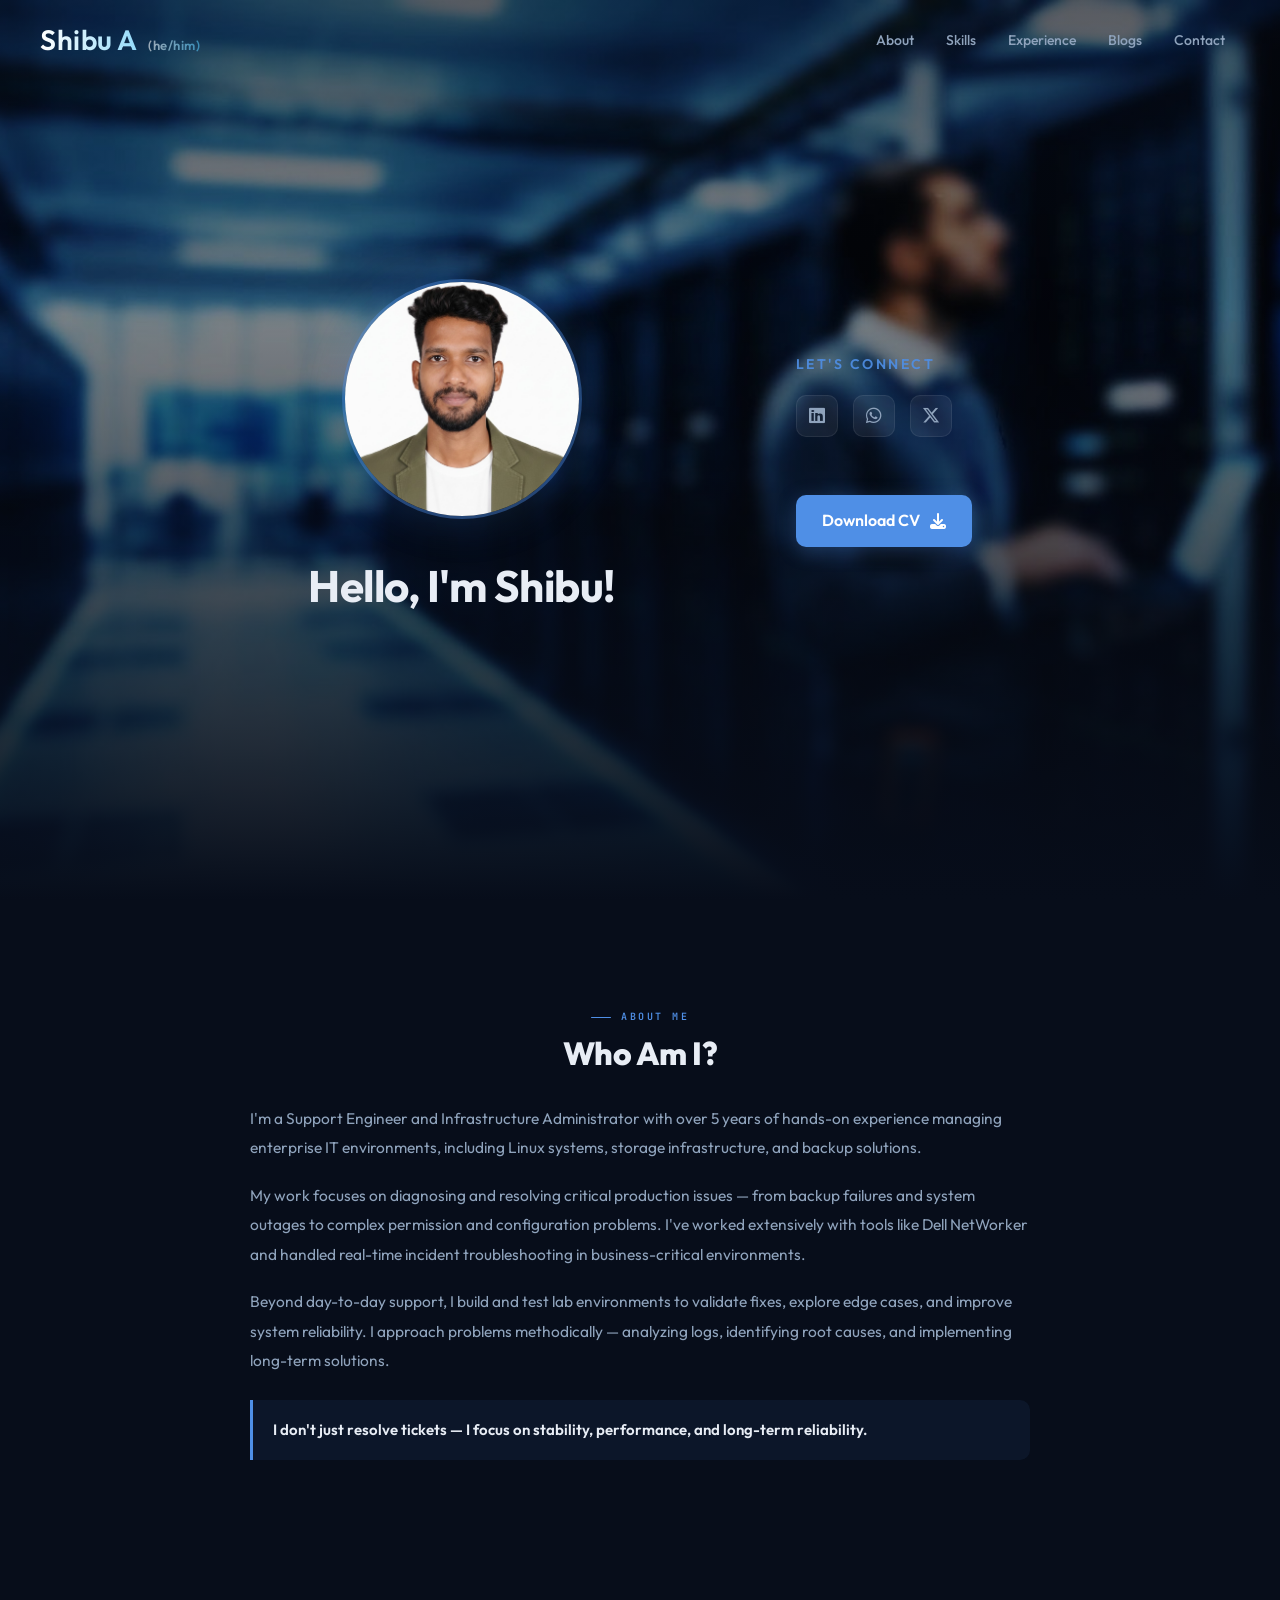
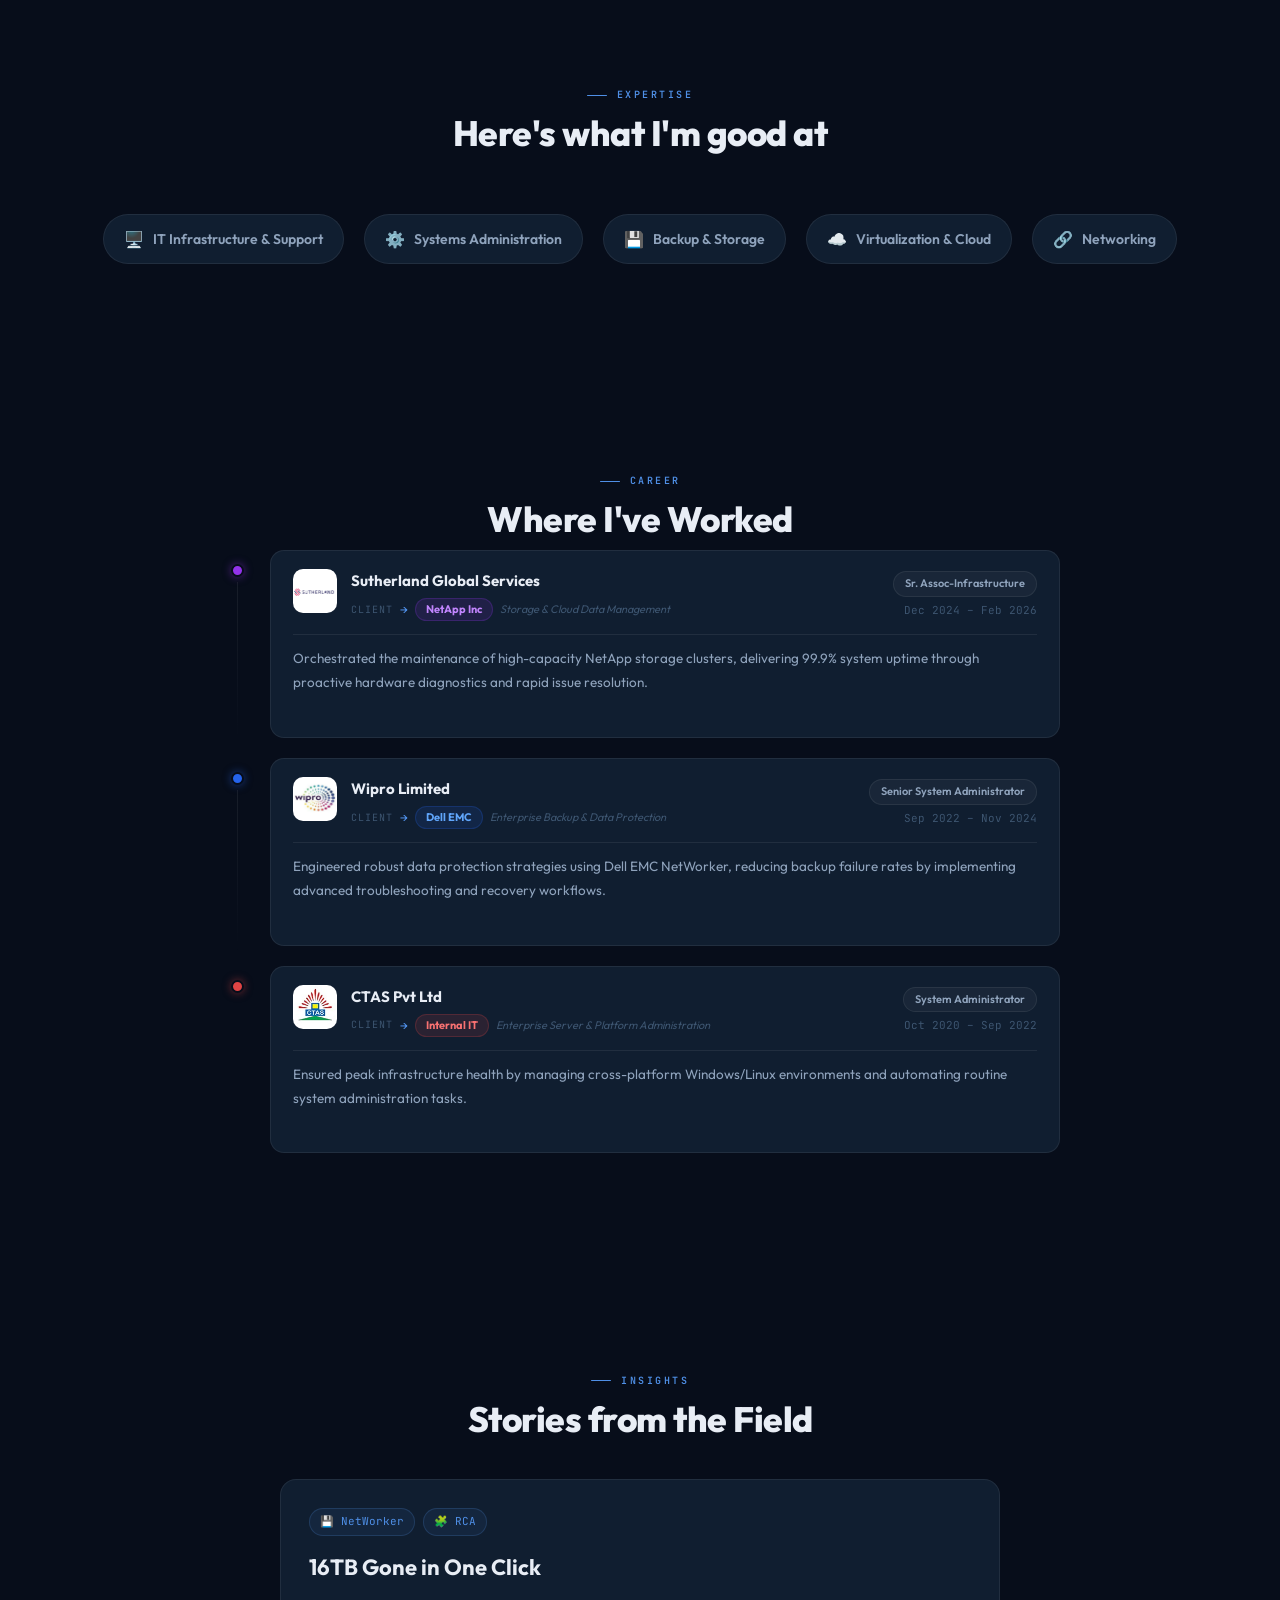
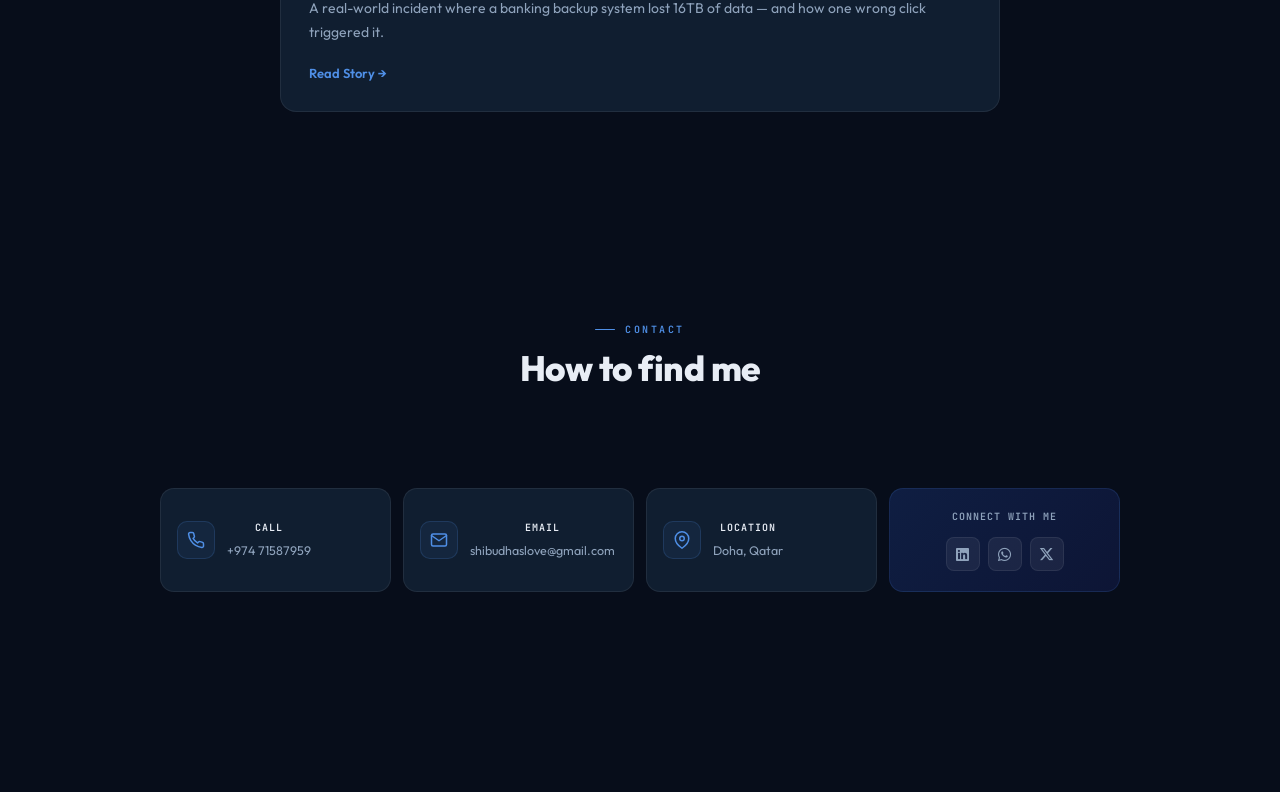
==== index.html @ 725e34fb "Initial commit to main" ====
<!DOCTYPE html>
<html lang="en">
<head>
  <meta charset="UTF-8">
  <meta name="viewport" content="width=device-width, initial-scale=1.0">
  <title>Shibu A | Support Engineer</title>
  <link rel="stylesheet" href="Style.css">
  <link rel="stylesheet" href="https://cdnjs.cloudflare.com/ajax/libs/font-awesome/6.5.0/css/all.min.css">
<link href="https://fonts.googleapis.com/css2?family=Great+Vibes&display=swap" rel="stylesheet">
<link href="https://fonts.googleapis.com/css2?family=Outfit:wght@400;600&display=swap" rel="stylesheet">
<link href="https://fonts.googleapis.com/css2?family=Allura&display=swap" rel="stylesheet">
</head>
<body>

<!-- ══ NAVBAR ══ -->
<nav class="navbar">
<div class="nav-container">
  <div class="logo">Shibu A <span>(he/him)</span></div>
    <div class="nav-right">
      <a href="#about">About</a>
      <a href="#skills">Skills</a>
      <a href="#Experiences">Experience</a>
      <a href="#blogs">Blogs</a>
      <a href="#contact">Contact</a>
    </div>
  </div>
</nav>

<!-- ══ HERO ══ -->
<section class="hero">
  <div class="hero-content">

    <div class="profile-area">
      <div class="profile">
        <img src="assets/img/blog-author.jpg" alt="Shibu A">
      </div>
      <h1>Hello, I'm Shibu!</h1>
    </div>

    <div class="hero-text-area">
      <div class="connect">
        <p>Let's Connect</p>
        <div class="social-icons">
          <a href="https://linkedin.com/in/shibu-dhas" target="_blank"><i class="fa-brands fa-linkedin"></i></a>
          <a href="https://wa.me/+97471587959" target="_blank"><i class="fa-brands fa-whatsapp"></i></a>
          <a href="https://x.com/shibudhas3" target="_blank"><i class="fa-brands fa-x-twitter"></i></a>
        </div>
      </div>
      <a href="cv.pdf" class="btn-download" download>
        Download CV <i class="fa-solid fa-download"></i>
      </a>
    </div>

  </div>
</section>

<!-- ══ ABOUT ══ -->
<section id="about" class="reveal">
  <div class="about-container">
    <div class="section-heading-wrap">
      <span class="section-label">About Me</span>
      <h2 class="section-title">Who Am I?</h2>
    </div>
    <p>
      I'm a Support Engineer and Infrastructure Administrator with over 5 years of hands-on experience managing enterprise IT environments, including Linux systems, storage infrastructure, and backup solutions.
    </p>
    <p>
      My work focuses on diagnosing and resolving critical production issues — from backup failures and system outages to complex permission and configuration problems. I've worked extensively with tools like Dell NetWorker and handled real-time incident troubleshooting in business-critical environments.
    </p>
    <p>
      Beyond day-to-day support, I build and test lab environments to validate fixes, explore edge cases, and improve system reliability. I approach problems methodically — analyzing logs, identifying root causes, and implementing long-term solutions.
    </p>
    <p class="strong-line">
      I don't just resolve tickets — I focus on stability, performance, and long-term reliability.
    </p>
  </div>
</section>

<!-- ══ SKILLS ══ -->
<section id="skills" class="reveal">
  <div class="section-heading-wrap">
    <span class="section-label">Expertise</span>
    <h2 class="section-title">Here's what I'm good at</h2>
  </div>

  <div class="skills-grid">
<div class="skill-box" data-skill="infra">
  <div class="skill-pill"><span class="pill-icon">🖥️</span>
    <span class="skill-title">IT Infrastructure & Support</span>
  </div><div class="skill-overlay-text">Explore →</div>
</div>
    <div class="skill-box" data-skill="systems">
      <div class="skill-pill"><span class="pill-icon">⚙️</span> 
<span class="skill-title">Systems Administration</span>
    </div><div class="skill-overlay-text">Explore →</div>
</div>
    <div class="skill-box" data-skill="backup">
      <div class="skill-pill"><span class="pill-icon">💾</span> 
<span class="skill-title">Backup & Storage</span>
    </div><div class="skill-overlay-text">Explore →</div>
</div>
    <div class="skill-box" data-skill="virtual">
      <div class="skill-pill"><span class="pill-icon">☁️</span> 
<span class="skill-title">Virtualization & Cloud</span>
    </div><div class="skill-overlay-text">Explore →</div>
</div>
    <div class="skill-box" data-skill="network">
      <div class="skill-pill"><span class="pill-icon">🔗</span> 
<span class="skill-title">Networking</span>
    </div><div class="skill-overlay-text">Explore →</div>
</div>
    </div>
  </div>

  <!-- Inline skill detail panel -->
  <div class="skill-detail-panel" id="skillDetailPanel">
    <div class="skill-panel-header">
      <span class="skill-panel-icon" id="skillPanelIcon"></span>
      <h3 class="skill-panel-title" id="skillPanelTitle"></h3>
      <button class="skill-panel-close" onclick="closeSkillPanel()">✕</button>
    </div>
    <div class="skill-panel-sections" id="skillPanelSections"></div>
  </div>
</section>

<!-- ══ EXPERIENCE ══ -->
<section id="Experiences" class="reveal">
  <div class="section-heading-wrap">
    <span class="section-label">Career</span>
    <h2 class="section-title">Where I've Worked</h2>
  </div>

  <div class="exp-timeline">

    <!-- Sutherland -->
    <div class="exp-module" data-exp="sutherland">
      <div class="exp-module-side">
        <div class="exp-dot sutherland-dot"></div>
        <div class="exp-line"></div>
      </div>
      <div class="exp-module-card sutherland-card">
        <div class="exp-module-top">
          <div class="exp-module-logo">
            <img src="assets/img/sutherland.png" alt="Sutherland">
          </div>
          <div class="exp-module-info">
            <h3 class="exp-company">Sutherland Global Services</h3>
            <div class="exp-client-row">
              <span class="exp-employer-label">Client</span>
              <span class="exp-arrow">→</span>
              <span class="exp-client-tag sutherland-tag">NetApp Inc</span>
              <span class="exp-client-desc">Storage & Cloud Data Management</span>
            </div>
          </div>
          <div class="exp-module-meta">
            <span class="exp-role-badge">Sr. Assoc-Infrastructure</span>
            <span class="exp-period">Dec 2024 – Feb 2026</span>
          </div>
        </div>
        <p class="exp-module-desc">
          Orchestrated the maintenance of high-capacity NetApp storage clusters, delivering 99.9% system uptime through proactive hardware diagnostics and rapid issue resolution.
        </p>
        <div class="exp-hover-hint">Click to view full details →</div>
      </div>
    </div>

    <!-- Wipro -->
    <div class="exp-module" data-exp="wipro">
      <div class="exp-module-side">
        <div class="exp-dot wipro-dot"></div>
        <div class="exp-line"></div>
      </div>
      <div class="exp-module-card wipro-card">
        <div class="exp-module-top">
          <div class="exp-module-logo">
            <img src="assets/img/wipro.png" alt="Wipro">
          </div>
          <div class="exp-module-info">
            <h3 class="exp-company">Wipro Limited</h3>
            <div class="exp-client-row">
              <span class="exp-employer-label">Client</span>
              <span class="exp-arrow">→</span>
              <span class="exp-client-tag wipro-tag">Dell EMC</span>
              <span class="exp-client-desc">Enterprise Backup & Data Protection</span>
            </div>
          </div>
          <div class="exp-module-meta">
            <span class="exp-role-badge">Senior System Administrator</span>
            <span class="exp-period">Sep 2022 – Nov 2024</span>
          </div>
        </div>
        <p class="exp-module-desc">
          Engineered robust data protection strategies using Dell EMC NetWorker, reducing backup failure rates by implementing advanced troubleshooting and recovery workflows.
        </p>
        <div class="exp-hover-hint">Click to view full details →</div>
      </div>
    </div>

    <!-- CTAS -->
    <div class="exp-module" data-exp="ctas">
      <div class="exp-module-side">
        <div class="exp-dot ctas-dot"></div>
      </div>
      <div class="exp-module-card ctas-card">
        <div class="exp-module-top">
          <div class="exp-module-logo">
            <img src="assets/img/ctas.jpg" alt="CTAS">
          </div>
          <div class="exp-module-info">
            <h3 class="exp-company">CTAS Pvt Ltd</h3>
            <div class="exp-client-row">
              <span class="exp-employer-label">CLient</span>
              <span class="exp-arrow">→</span>
              <span class="exp-client-tag ctas-tag">Internal IT</span>
              <span class="exp-client-desc">Enterprise Server & Platform Administration</span>
            </div>
          </div>
          <div class="exp-module-meta">
            <span class="exp-role-badge">System Administrator</span>
            <span class="exp-period">Oct 2020 – Sep 2022</span>
          </div>
        </div>
        <p class="exp-module-desc">
          Ensured peak infrastructure health by managing cross-platform Windows/Linux environments and automating routine system administration tasks.
        </p>
        <div class="exp-hover-hint">Click to view full details →</div>
      </div>
    </div>

  </div>
</section>

<!-- ══ Blogs ══ -->
<!-- ══ BLOG SECTION ══ -->
<section id="blogs" class="reveal">
  <div class="section-heading-wrap">
    <span class="section-label">Insights</span>
    <h2 class="section-title">Stories from the Field</h2>
  </div>

  <div class="blog-preview-container">

    <!-- BLOG CARD -->
    <a href="blog-16tb.html" class="blog-card">
      <div class="blog-card-content">

        <div class="blog-card-tags">
          <span>💾 NetWorker</span>
          <span>🧩 RCA</span>
        </div>

        <h3 class="blog-card-title">
          16TB Gone in One Click
        </h3>

        <p class="blog-card-desc">
          A real-world incident where a banking backup system lost 16TB of data — and how one wrong click triggered it.
        </p>

        <div class="blog-card-footer">
          <span>Read Story →</span>
        </div>

      </div>
    </a>

  </div>
</section>


<!-- ══ CONTACT ══ -->
<section id="contact" class="reveal">
  <div class="section-heading-wrap">
    <span class="section-label">Contact</span>
    <h2 class="section-title">How to find me</h2>
  </div>

  <section class="contact-grid-section">
    <div class="grid-container">

      <div class="contact-box reveal reveal-delay-1">
        <div class="icon-circle">
          <svg width="18" height="18" viewBox="0 0 24 24" fill="none" stroke="currentColor" stroke-width="2" stroke-linecap="round" stroke-linejoin="round"><path d="M22 16.92v3a2 2 0 0 1-2.18 2 19.79 19.79 0 0 1-8.63-3.07 19.5 19.5 0 0 1-6-6 19.79 19.79 0 0 1-3.07-8.67A2 2 0 0 1 4.11 2h3a2 2 0 0 1 2 1.72 12.84 12.84 0 0 0 .7 2.81 2 2 0 0 1-.45 2.11L8.09 9.91a16 16 0 0 0 6 6l1.27-1.27a2 2 0 0 1 2.11-.45 12.84 12.84 0 0 0 2.81.7A2 2 0 0 1 22 16.92z"></path></svg>
        </div>
        <div class="box-content">
          <h4>Call</h4>
          <p>+974 71587959</p>
        </div>
      </div>

      <div class="contact-box reveal reveal-delay-2">
        <div class="icon-circle">
          <svg width="18" height="18" viewBox="0 0 24 24" fill="none" stroke="currentColor" stroke-width="2" stroke-linecap="round" stroke-linejoin="round"><path d="M4 4h16c1.1 0 2 .9 2 2v12c0 1.1-.9 2-2 2H4c-1.1 0-2-.9-2-2V6c0-1.1.9-2 2-2z"></path><polyline points="22,6 12,13 2,6"></polyline></svg>
        </div>
        <div class="box-content">
          <h4>Email</h4>
          <p>shibudhaslove@gmail.com</p>
        </div>
      </div>

      <div class="contact-box reveal reveal-delay-3">
        <div class="icon-circle">
          <svg width="18" height="18" viewBox="0 0 24 24" fill="none" stroke="currentColor" stroke-width="2" stroke-linecap="round" stroke-linejoin="round"><path d="M21 10c0 7-9 13-9 13s-9-6-9-13a9 9 0 0 1 18 0z"></path><circle cx="12" cy="10" r="3"></circle></svg>
        </div>
        <div class="box-content">
          <h4>Location</h4>
          <p>Doha, Qatar</p>
        </div>
      </div>

      <div class="social-box reveal reveal-delay-3">
        <h4>Connect With Me</h4>
        <div class="social-links">
          <a href="https://linkedin.com/in/shibu-dhas" target="_blank"><i class="fa-brands fa-linkedin"></i></a>
          <a href="https://wa.me/+97471587959" target="_blank"><i class="fa-brands fa-whatsapp"></i></a>
          <a href="https://x.com/shibudhas3" target="_blank"><i class="fa-brands fa-x-twitter"></i></a>
        </div>
      </div>

    </div>
  </section>
</section>

<!-- ══ EXPERIENCE OVERLAY (click-triggered) ══ -->
<div id="expOverlay" class="skill-overlay">
  <div class="overlay-content" id="overlayContent"></div>
</div>

<script src="script.js"></script>
</body>
</html>
---- Style.css ----
/* ============================================================
   SHIBU A — PORTFOLIO  |  Complete Stylesheet
   Design: Refined dark tech, subtle depth, clean motion
   ============================================================ */

@import url('https://fonts.googleapis.com/css2?family=Outfit:wght@300;400;500;600;700;800&family=JetBrains+Mono:wght@400;500&display=swap');

/* ── CSS VARIABLES ── */
:root {
  --bg-base:       #070d1a;
  --bg-surface:    #0d1829;
  --bg-card:       #101e30;
  --bg-card-hover: #132238;
  --border:        rgba(255,255,255,0.07);
  --border-hover:  rgba(79,143,230,0.35);
  --accent:        #4f8fe6;
  --accent-glow:   rgba(79,143,230,0.25);
  --accent-soft:   rgba(79,143,230,0.08);
  --purple:        #7c6af7;
  --text-primary:  #e8edf5;
  --text-secondary:#8fa3bc;
  --text-muted:    #3d5570;
  --radius:        14px;
  --shadow:        0 8px 32px rgba(0,0,0,0.4);
}

/* ── RESET & BASE ── */
*, *::before, *::after { box-sizing: border-box; margin: 0; padding: 0; }
html { scroll-behavior: smooth; }

body {
  font-family: 'Outfit', sans-serif;
  background: var(--bg-base);
  color: var(--text-primary);
  line-height: 1.6;
  overflow-x: hidden;
}

/* ── AMBIENT BACKGROUND — full page depth ── */
body::before {
  content: '';
  position: fixed;
  inset: 0;
  background:
    radial-gradient(ellipse 80% 50% at 15% 15%, rgba(79,143,230,0.055) 0%, transparent 60%),
    radial-gradient(ellipse 60% 40% at 85% 75%, rgba(124,106,247,0.04) 0%, transparent 60%);
  pointer-events: none;
  z-index: 0;
}

body > * { position: relative; z-index: 1; }

/* ── SCROLLBAR ── */
::-webkit-scrollbar { width: 5px; }
::-webkit-scrollbar-track { background: transparent; }
::-webkit-scrollbar-thumb { background: #1a2e48; border-radius: 10px; }

/* ════════════════════════════════════════
   NAVBAR
════════════════════════════════════════ */
.navbar {
  position: fixed;
  top: 0;
  width: 100%;
  z-index: 200;
  transition: all 0.4s ease;
}

.navbar.scrolled {
  background: rgba(7,13,26,0.88);
  backdrop-filter: blur(20px);
  -webkit-backdrop-filter: blur(20px);
  box-shadow: 0 1px 0 rgba(255,255,255,0.04), 0 8px 32px rgba(0,0,0,0.4);
}

.nav-container {
  max-width: 1400px;
  margin: 0 auto;
  padding: 18px 40px;
  display: flex;
  justify-content: space-between;
  align-items: center;
}

.logo-text {
  font-size: 18px;
  font-weight: 700;
  color: var(--text-primary);
  letter-spacing: -0.3px;
  display: flex;
  align-items: baseline;
  gap: 8px;
}
.logo {
  font-family: 'Outfit', sans-serif;
  font-size: 28px;
  font-weight: 600;
  letter-spacing: 0.5px;
background: linear-gradient(90deg, #ffffff, #4fc3f7);
  -webkit-background-clip: text;
  -webkit-text-fill-color: transparent;
}

.logo span {
  font-size: 13px;
  opacity: 0.6;
  margin-left: 6px;
background: linear-gradient(90deg, #ffffff, #4fc3f7);
  -webkit-background-clip: text;
  -webkit-text-fill-color: transparent;
}

.pronouns {
  font-size: 12px;
  font-weight: 400;
  color: var(--text-muted);
  letter-spacing: 0.3px;
}

.nav-right { display: flex; gap: 2px; }

.nav-right a {
  padding: 8px 15px;
  text-decoration: none;
  color: var(--text-secondary);
  font-size: 14px;
  font-weight: 500;
  border-radius: 8px;
  transition: all 0.2s ease;
}

.nav-right a:hover {
  color: var(--text-primary);
  background: rgba(255,255,255,0.05);
}

/* ════════════════════════════════════════
   HERO
════════════════════════════════════════ */
.hero {
  position: relative;
  height: 100vh;
  background: url('assets/img/bg-hero.jpg') center/cover no-repeat;
  display: flex;
  justify-content: center;
  align-items: center;
}

/* Smooth fade into page background */
.hero::after {
  content: '';
  position: absolute;
  inset: 0;
  background: linear-gradient(
    to bottom,
    rgba(7,13,26,0.5) 0%,
    rgba(7,13,26,0.25) 35%,
    rgba(7,13,26,0.7) 75%,
    rgba(7,13,26,1) 100%
  );
  pointer-events: none;
}

.hero-content {
  position: relative;
  z-index: 2;
  display: flex;
  align-items: center;
  gap: 180px;
  animation: fadeUp 0.9s ease both;
}

.profile-area {
  display: flex;
  flex-direction: column;
  align-items: center;
  gap: 25px;
}

.profile img {
  width: 240px;
  height: 240px;
  border-radius: 50%;
  border: 3px solid rgba(79,143,230,0.45);
  object-fit: cover;
  box-shadow: 0 0 48px rgba(79,143,230,0.18);
}

.hero h1 {
  font-size: 44px;
  font-weight: 700;
  color: var(--text-primary);
  letter-spacing: -0.5px;
}

.hero-text-area {
  display: flex;
  flex-direction: column;
  gap: 28px;
  animation: fadeUp 0.9s 0.12s ease both;
}

.connect p {
  font-size: 14px;
  font-weight: 600;
  letter-spacing: 2.5px;
  text-transform: uppercase;
  color: var(--accent);
  margin-bottom: 20px;
  opacity: 0.9;
}

.social-icons {
  display: flex;
  margin-bottom: 30px;
  gap: 15px;
}

.social-icons a {
  display: inline-flex;
  justify-content: center;
  align-items: center;
  width: 42px;
  height: 42px;
  border-radius: 10px;
  background: rgba(255,255,255,0.06);
  border: 1px solid var(--border);
  font-size: 18px;
  color: var(--text-secondary);
  transition: all 0.25s ease;
  text-decoration: none;
}

.social-icons a:hover { transform: translateY(-3px); }
.social-icons a:nth-child(1):hover { color: #0A66C2; border-color: rgba(10,102,194,0.4); background: rgba(10,102,194,0.1); }
.social-icons a:nth-child(2):hover { color: #25D366; border-color: rgba(37,211,102,0.4); background: rgba(37,211,102,0.1); }
.social-icons a:nth-child(3):hover { color: #e8e8e8; border-color: rgba(232,232,232,0.3); background: rgba(232,232,232,0.08); }


.btn-download {
  display: inline-flex;
  align-items: center;
  gap: 10px;
  padding: 13px 26px;
  background: var(--accent);
  color: #fff;
  text-decoration: none;
  border-radius: 10px;
  font-weight: 600;
  font-size: 16px;
  transition: all 0.25s ease;
  box-shadow: 0 4px 20px rgba(79,143,230,0.3);
  font-family: 'Outfit', sans-serif;
}

.btn-download:hover {
  background: #3a7cd4;
  transform: translateY(-2px);
  box-shadow: 0 8px 28px rgba(79,143,230,0.4);
}

@keyframes fadeUp {
  from { opacity: 0; transform: translateY(22px); }
  to   { opacity: 1; transform: translateY(0); }
}

/* ════════════════════════════════════════
   SHARED SECTION WRAPPER
════════════════════════════════════════ */
section {
  max-width: 1700px;
  margin: 0 auto;       /* THIS keeps it centered */
  padding: 100px 60px;  /* internal spacing */
  width: 100%;
}

/* Section eyebrow label */
.section-label {
  display: inline-flex;
  align-items: center;
  gap: 10px;
  font-size: 10px;
  font-weight: 600;
  letter-spacing: 2.5px;
  text-transform: uppercase;
  color: var(--accent);
  margin-bottom: 10px;
  font-family: 'JetBrains Mono', monospace;
}

.section-label::before {
  content: '';
  display: block;
  width: 20px;
  height: 1.5px;
  background: var(--accent);
  border-radius: 2px;
}

.section-title {
  font-size: 2.2rem;
  font-weight: 800;
  color: var(--text-primary);
  letter-spacing: -0.5px;
  line-height: 1.15;
  margin-bottom: 0;
}

.section-heading-wrap {
  text-align: center;
  margin-bottom: 50;
}

/* ════════════════════════════════════════
   ABOUT
════════════════════════════════════════ */
#about .about-container {
  max-width: 780px;
  margin: 0 auto;
}

#about h2 {
  font-size: 2rem;
  font-weight: 800;
  color: var(--text-primary);
  margin-bottom: 32px;
  letter-spacing: -0.5px;
}

#about p {
  font-size: 15.5px;
  line-height: 1.9;
  color: var(--text-secondary);
  margin-bottom: 18px;
}

.strong-line {
  font-size: 15px !important;
  font-weight: 600 !important;
  color: var(--text-primary) !important;
  padding: 16px 20px !important;
  background: var(--accent-soft) !important;
  border-left: 3px solid var(--accent) !important;
  border-radius: 0 10px 10px 0 !important;
  margin-top: 24px !important;
}

/* ════════════════════════════════════════
   SKILLS — pill + inline panel
════════════════════════════════════════ */
#skills { text-align: left; }

.skills-grid {
  display: flex;
  flex-wrap: wrap;
  gap: 20px;
  justify-content: center;  /* THIS centers pills */
  margin-top: 60px;
  margin-bottom: 0;
}

.skill-box {
  padding: 0;
  cursor: pointer;
  outline: none;
  background: none;
  border: none;
}

.skill-pill {
  display: inline-flex;
  align-items: center;
  gap: 9px;
  padding: 13px 20px;
  border-radius: 100px;
  background: var(--bg-card);
  border: 1px solid var(--border);
  font-size: 14px;
  font-weight: 600;
  color: var(--text-secondary);
  transition: all 0.25s ease;
  white-space: nowrap;
  font-family: 'Outfit', sans-serif;
  cursor: pointer;
  user-select: none;
}

.skill-pill .pill-icon {
  font-size: 16px;
  line-height: 1;
}

.skill-box:hover .skill-pill,
.skill-box.active-skill .skill-pill {
  color: var(--text-primary);
  border-color: var(--accent);
  background: var(--accent-soft);
  box-shadow: 0 0 20px rgba(79,143,230,0.18);
  transform: translateY(-2px);
}

/* ── Skill Detail Panel ── */
.skill-detail-panel {
  margin-top: 28px;
  background: var(--bg-card);
  border: 1px solid var(--border-hover);
  border-radius: var(--radius);
  padding: 28px 30px;
  display: none;
  animation: panelFadeIn 0.3s ease;
}

.skill-detail-panel.visible { display: block; }

.skill-panel-header {
  display: flex;
  align-items: center;
  gap: 14px;
  margin-bottom: 24px;
  padding-bottom: 18px;
  border-bottom: 1px solid var(--border);
}

.skill-panel-icon { font-size: 26px; line-height: 1; }

.skill-panel-title {
  font-size: 18px;
  font-weight: 700;
  color: var(--text-primary);
}

.skill-panel-close {
  margin-left: auto;
  width: 30px;
  height: 30px;
  border: none;
  border-radius: 8px;
  background: rgba(255,255,255,0.05);
  color: var(--text-secondary);
  font-size: 14px;
  cursor: pointer;
  display: flex;
  align-items: center;
  justify-content: center;
  transition: all 0.2s;
}

.skill-panel-close:hover {
  background: rgba(239,68,68,0.15);
  color: #f87171;
}

.skill-panel-sections {
  display: grid;
  grid-template-columns: repeat(auto-fit, minmax(190px, 1fr));
  gap: 16px;
}

.skill-panel-section {
  background: rgba(255,255,255,0.02);
  border: 1px solid var(--border);
  border-radius: 10px;
  padding: 16px 18px;
  transition: border-color 0.2s;
}

.skill-panel-section:hover { border-color: rgba(79,143,230,0.18); }

.skill-panel-section h4 {
  font-size: 10px;
  font-weight: 600;
  letter-spacing: 1.5px;
  text-transform: uppercase;
  color: var(--accent);
  margin-bottom: 10px;
  font-family: 'JetBrains Mono', monospace;
}

.skill-panel-section ul {
  list-style: none;
  padding: 0;
  display: flex;
  flex-direction: column;
  gap: 6px;
}

.skill-panel-section li {
  font-size: 13px;
  color: var(--text-secondary);
  display: flex;
  align-items: flex-start;
  gap: 8px;
  line-height: 1.5;
}

.skill-panel-section li::before {
  content: '·';
  color: var(--accent);
  font-size: 16px;
  line-height: 1;
  flex-shrink: 0;
}

/* ════════════════════════════════════════
   EXPERIENCE SECTION
════════════════════════════════════════ */
.exp-timeline {
  display: flex;
  flex-direction: column;
  max-width: 840px;
  margin: 0 auto;
}

.exp-module { display: flex; cursor: pointer; }

.exp-module-side {
  display: flex;
  flex-direction: column;
  align-items: center;
  width: 34px;
  flex-shrink: 0;
  padding-top: 24px;
}

.exp-dot {
  width: 13px;
  height: 13px;
  border-radius: 50%;
  border: 2px solid var(--bg-base);
  flex-shrink: 0;
  z-index: 1;
  transition: transform 0.3s ease, box-shadow 0.3s ease;
}

.sutherland-dot { background: #9333ea; box-shadow: 0 0 8px rgba(147,51,234,0.5); }
.wipro-dot      { background: #2563eb; box-shadow: 0 0 8px rgba(37,99,235,0.5); }
.ctas-dot       { background: #e04444; box-shadow: 0 0 8px rgba(224,68,68,0.5); }

.exp-module:hover .exp-dot { transform: scale(1.45); }
.exp-module:hover .sutherland-dot { box-shadow: 0 0 16px rgba(147,51,234,0.85); }
.exp-module:hover .wipro-dot      { box-shadow: 0 0 16px rgba(37,99,235,0.85); }
.exp-module:hover .ctas-dot       { box-shadow: 0 0 16px rgba(224,68,68,0.85); }

.exp-line {
  width: 1px;
  flex: 1;
  min-height: 20px;
  background: linear-gradient(to bottom, rgba(255,255,255,0.07), transparent);
  margin-top: 5px;
}

.exp-module-card {
  flex: 1;
  margin: 10px 0 10px 16px;
  padding: 18px 22px;
  border-radius: var(--radius);
  border: 1px solid var(--border);
  background: var(--bg-card);
  transition: transform 0.3s ease, box-shadow 0.3s ease, border-color 0.3s ease, background 0.3s ease;
}

.sutherland-card:hover { border-color: rgba(147,51,234,0.3); box-shadow: 0 8px 30px rgba(147,51,234,0.09); transform: translateX(5px); background: var(--bg-card-hover); }
.wipro-card:hover      { border-color: rgba(37,99,235,0.3);   box-shadow: 0 8px 30px rgba(37,99,235,0.09);   transform: translateX(5px); background: var(--bg-card-hover); }
.ctas-card:hover       { border-color: rgba(224,68,68,0.3);   box-shadow: 0 8px 30px rgba(224,68,68,0.09);   transform: translateX(5px); background: var(--bg-card-hover); }

.exp-module-top {
  display: flex;
  align-items: center;
  gap: 14px;
  flex-wrap: wrap;
}

.exp-module-logo img {
  width: 44px;
  height: 44px;
  border-radius: 10px;
  object-fit: cover;
  border: 1px solid var(--border);
  background: white;
}

.exp-module-info { flex: 1; min-width: 0; }

.exp-company {
  font-size: 15px;
  font-weight: 700;
  color: var(--text-primary);
  margin: 0 0 5px 0;
}

.exp-client-row {
  display: flex;
  align-items: center;
  gap: 7px;
  flex-wrap: wrap;
}

.exp-employer-label {
  font-size: 10px;
  color: var(--text-muted);
  text-transform: uppercase;
  letter-spacing: 1px;
  font-family: 'JetBrains Mono', monospace;
}

.exp-arrow { color: var(--accent); font-size: 12px; }

.exp-client-tag {
  font-size: 11px;
  font-weight: 700;
  padding: 2px 10px;
  border-radius: 20px;
}

.sutherland-tag { background: rgba(147,51,234,0.12); color: #c084fc; border: 1px solid rgba(147,51,234,0.22); }
.wipro-tag      { background: rgba(37,99,235,0.12);  color: #60a5fa; border: 1px solid rgba(37,99,235,0.22); }
.ctas-tag       { background: rgba(224,68,68,0.12);  color: #f87171; border: 1px solid rgba(224,68,68,0.22); }

.exp-client-desc {
  font-size: 11px;
  color: var(--text-muted);
  font-style: italic;
}

.exp-module-meta {
  display: flex;
  flex-direction: column;
  align-items: flex-end;
  gap: 5px;
  flex-shrink: 0;
}

.exp-role-badge {
  font-size: 11px;
  font-weight: 600;
  color: var(--text-secondary);
  background: rgba(255,255,255,0.04);
  border: 1px solid var(--border);
  padding: 3px 11px;
  border-radius: 20px;
  white-space: nowrap;
}

.exp-period {
  font-size: 11px;
  color: var(--text-muted);
  font-family: 'JetBrains Mono', monospace;
}

.exp-module-desc {
  font-size: 13.5px;
  color: var(--text-secondary);
  margin: 13px 0 8px 0;
  line-height: 1.75;
  border-top: 1px solid var(--border);
  padding-top: 12px;
}

.exp-hover-hint {
  font-size: 10px;
  color: var(--accent);
  opacity: 0;
  transition: opacity 0.3s ease;
  letter-spacing: 0.5px;
  font-family: 'JetBrains Mono', monospace;
}

.exp-module:hover .exp-hover-hint { opacity: 0.55; }

/* ════════════════════════════════════════
   OVERLAY — only for experience (click-based)
════════════════════════════════════════ */
.skill-overlay {
  position: fixed;
  inset: 0;
  background: rgba(4,9,18,0.78);
  backdrop-filter: blur(18px);
  -webkit-backdrop-filter: blur(18px);
  display: flex;
  justify-content: center;
  align-items: center;
  opacity: 0;
  visibility: hidden;
  transition: opacity 0.3s ease, visibility 0.3s ease;
  z-index: 999;
  padding: 20px;
}

.skill-overlay.active {
  opacity: 1;
  visibility: visible;
}

.overlay-content { width: 100%; max-width: 800px; }

/* ── Experience Modal ── */
.exp-modal {
  position: relative;
  width: 100%;
  max-width: 760px;
  max-height: 88vh;
  overflow: hidden;
  border-radius: 18px;
  background: var(--bg-surface);
  border: 1px solid rgba(79,143,230,0.16);
  box-shadow: 0 32px 80px rgba(0,0,0,0.65);
  animation: modalIn 0.3s ease;
  display: flex;
  flex-direction: column;
}

.exp-modal-header {
  display: flex;
  align-items: center;
  gap: 18px;
  padding: 22px 28px;
  background: linear-gradient(135deg, rgba(13,28,60,0.95) 0%, rgba(18,12,50,0.95) 100%);
  border-bottom: 1px solid rgba(79,143,230,0.1);
  flex-wrap: wrap;
  flex-shrink: 0;
}

.exp-modal-badge {
  background: linear-gradient(135deg, var(--accent), var(--purple));
  border-radius: 8px;
  padding: 7px 16px;
  flex-shrink: 0;
}

.exp-modal-client {
  font-size: 14px;
  font-weight: 700;
  color: #fff;
  letter-spacing: 0.3px;
}

.exp-modal-title-block { flex: 1; }

.exp-modal-label {
  font-size: 10px;
  color: var(--accent);
  margin: 0 0 3px 0;
  font-style: italic;
  opacity: 0.8;
  font-family: 'JetBrains Mono', monospace;
}

.exp-modal-designation {
  font-size: 16px;
  font-weight: 600;
  color: var(--text-primary);
  margin: 0;
}

.exp-tabs {
  display: flex;
  padding: 0 28px;
  background: var(--bg-surface);
  border-bottom: 1px solid var(--border);
  flex-shrink: 0;
}

.exp-tab {
  padding: 13px 20px;
  background: none;
  border: none;
  border-bottom: 2px solid transparent;
  color: var(--text-muted);
  font-size: 13px;
  font-weight: 500;
  font-family: 'Outfit', sans-serif;
  cursor: pointer;
  transition: all 0.2s ease;
}

.exp-tab:hover { color: var(--text-secondary); }
.exp-tab.active { color: var(--accent); border-bottom-color: var(--accent); }

.exp-panel-wrap {
  padding: 22px 28px;
  overflow-y: auto;
  scrollbar-width: thin;
  scrollbar-color: #1a2e48 transparent;
}

.exp-panel { display: none; }
.exp-panel.active {
  display: block;
  animation: panelFadeIn 0.3s ease;
}

@keyframes panelFadeIn {
  from { opacity: 0; transform: translateY(6px); }
  to   { opacity: 1; transform: translateY(0); }
}

@keyframes modalIn {
  from { opacity: 0; transform: scale(0.97) translateY(10px); }
  to   { opacity: 1; transform: scale(1) translateY(0); }
}

.exp-fancy-list {
  list-style: none;
  padding: 0;
  display: flex;
  flex-direction: column;
  gap: 8px;
}

.exp-fancy-item {
  display: flex;
  align-items: flex-start;
  gap: 12px;
  padding: 12px 16px;
  background: rgba(255,255,255,0.02);
  border: 1px solid var(--border);
  border-radius: 10px;
  font-size: 13.5px;
  color: var(--text-secondary);
  line-height: 1.65;
  transition: all 0.2s ease;
  animation: itemSlideIn 0.4s ease both;
}

.exp-fancy-item:hover {
  background: var(--accent-soft);
  border-color: rgba(79,143,230,0.18);
  transform: translateX(3px);
  color: var(--text-primary);
}

@keyframes itemSlideIn {
  from { opacity: 0; transform: translateX(-10px); }
  to   { opacity: 1; transform: translateX(0); }
}

.item-dot {
  width: 7px;
  height: 7px;
  border-radius: 50%;
  background: var(--accent);
  box-shadow: 0 0 6px rgba(79,143,230,0.6);
  flex-shrink: 0;
  margin-top: 7px;
}

.item-dot--purple {
  background: var(--purple);
  box-shadow: 0 0 6px rgba(124,106,247,0.6);
}

.overlay-close {
  position: absolute;
  top: 14px;
  right: 14px;
  width: 30px;
  height: 30px;
  border: none;
  border-radius: 8px;
  background: rgba(255,255,255,0.06);
  color: var(--text-secondary);
  font-size: 14px;
  cursor: pointer;
  display: flex;
  align-items: center;
  justify-content: center;
  transition: all 0.2s ease;
  z-index: 10;
}

.overlay-close:hover {
  background: rgba(239,68,68,0.18);
  color: #f87171;
  transform: rotate(90deg);
}

/* ════════════════════════════════════════
   CONTACT SECTION
════════════════════════════════════════ */
#contact { text-align: center; }

.contact-heading {
  font-size: 2rem;
  font-weight: 800;
  color: var(--text-primary);
  margin-bottom: 40px;
  letter-spacing: -0.5px;
}

.contact-heading span { color: var(--accent); }

.grid-container {
  max-width: 960px;
  margin: 0 auto;
  display: grid;
  grid-template-columns: repeat(4, 1fr);
  gap: 12px;
}

.contact-box, .social-box {
  background: var(--bg-card);
  border: 1px solid var(--border);
  border-radius: var(--radius);
  padding: 20px 16px;
  display: flex;
  align-items: center;
  transition: all 0.25s ease;
}

.contact-box:hover {
  transform: translateY(-3px);
  border-color: rgba(79,143,230,0.3);
  background: var(--bg-card-hover);
  box-shadow: 0 8px 24px rgba(79,143,230,0.09);
}

.icon-circle {
  width: 38px;
  height: 38px;
  background: var(--accent-soft);
  color: var(--accent);
  border-radius: 10px;
  display: flex;
  align-items: center;
  justify-content: center;
  margin-right: 12px;
  flex-shrink: 0;
  border: 1px solid rgba(79,143,230,0.18);
}

.box-content h4 {
  font-size: 10px;
  font-weight: 600;
  color: var(--text-primary);
  text-transform: uppercase;
  letter-spacing: 1px;
  margin-bottom: 4px;
  font-family: 'JetBrains Mono', monospace;
}

.box-content p {
  font-size: 12.5px;
  color: var(--text-secondary);
}

.social-box {
  background: linear-gradient(135deg, #0f1e42, #0d1535);
  border: 1px solid rgba(79,143,230,0.15);
  flex-direction: column;
  justify-content: center;
  text-align: center;
  gap: 12px;
}

.social-box:hover {
  transform: translateY(-3px);
  border-color: var(--accent);
  box-shadow: 0 8px 24px rgba(79,143,230,0.15);
}

.social-box h4 {
  font-size: 10px;
  font-weight: 600;
  color: var(--text-secondary);
  text-transform: uppercase;
  letter-spacing: 1px;
  margin: 0;
  font-family: 'JetBrains Mono', monospace;
}

.social-links {
  display: flex;
  gap: 8px;
  justify-content: center;
}

.social-links a {
  width: 34px;
  height: 34px;
  background: rgba(255,255,255,0.06);
  border-radius: 8px;
  color: var(--text-secondary);
  font-size: 15px;
  display: flex;
  align-items: center;
  justify-content: center;
  text-decoration: none;
  transition: all 0.2s;
  border: 1px solid var(--border);
}

.social-links a:hover {
  color: #fff;
  background: var(--accent);
  border-color: var(--accent);
  transform: translateY(-2px);
}

/* ════════════════════════════════════════
   SCROLL REVEAL
════════════════════════════════════════ */
.reveal {
  opacity: 0;
  transform: translateY(24px);
  transition: opacity 0.65s ease, transform 0.65s ease;
}

.reveal.visible {
  opacity: 1;
  transform: translateY(0);
}

.reveal-delay-1 { transition-delay: 0.08s; }
.reveal-delay-2 { transition-delay: 0.16s; }
.reveal-delay-3 { transition-delay: 0.24s; }

/* ════════════════════════════════════════
   RESPONSIVE
════════════════════════════════════════ */
@media (max-width: 900px) {
  section { padding: 72px 24px; }
  .hero-content { flex-direction: column; gap: 28px; text-align: center; }
  .hero-text-area { align-items: center; }
  .grid-container { grid-template-columns: repeat(2, 1fr); }
  .exp-module-top { flex-direction: column; align-items: flex-start; }
  .exp-module-meta { align-items: flex-start; }
  .exp-modal-header { flex-direction: column; align-items: flex-start; }
  .exp-panel-wrap { padding: 16px 18px; }
  .skill-panel-sections { grid-template-columns: 1fr 1fr; }
}

@media (max-width: 600px) {
  .grid-container { grid-template-columns: 1fr; }
  .skills-grid { gap: 8px; }
  .skill-pill { padding: 11px 15px; font-size: 13px; }
  .nav-right { display: none; }
  .skill-panel-sections { grid-template-columns: 1fr; }
}
.skill-box {
  position: relative;
  display: inline-block;
}

/* Overlay text (hidden initially) */
.skill-overlay-text {
  position: absolute;
  inset: 0;
  display: flex;
  align-items: center;
  justify-content: center;

  font-size: 14px;
  font-weight: 500;
  color: #4fc3f7;

  opacity: 0;
  transition: 0.3s ease;
  pointer-events: none;
}

/* Blur + fade original content */
.skill-box:hover .skill-pill {
  filter: blur(1px);
  opacity: 0.4;
  transition: 0.3s ease;
}

/* Show overlay text */
.skill-box:hover .skill-overlay-text {
  opacity: 1;
}

/* ════════════════════════════════════════
   BLOG PREVIEW SECTION
════════════════════════════════════════ */

.blog-preview-container {
  display: flex;
  justify-content: center;
  margin-top: 40px;
}

.blog-card {
  width: 100%;
  max-width: 720px;
  padding: 28px;
  border-radius: 16px;
  text-decoration: none;
  background: var(--bg-card);
  border: 1px solid var(--border);
  transition: all 0.3s ease;
  display: block;
}

.blog-card:hover {
  transform: translateY(-6px);
  border-color: var(--accent);
  box-shadow: 0 10px 40px rgba(79,143,230,0.15);
  background: var(--bg-card-hover);
}

/* Tags */
.blog-card-tags {
  display: flex;
  gap: 8px;
  margin-bottom: 14px;
}

.blog-card-tags span {
  font-size: 11px;
  padding: 4px 10px;
  border-radius: 20px;
  background: var(--accent-soft);
  border: 1px solid rgba(79,143,230,0.2);
  color: var(--accent);
  font-family: 'JetBrains Mono', monospace;
}

/* Title */
.blog-card-title {
  font-size: 22px;
  font-weight: 700;
  color: var(--text-primary);
  margin-bottom: 12px;
}

/* Description */
.blog-card-desc {
  font-size: 14px;
  color: var(--text-secondary);
  line-height: 1.7;
  margin-bottom: 18px;
}

/* Footer */
.blog-card-footer {
  font-size: 13px;
  color: var(--accent);
  font-weight: 600;
}
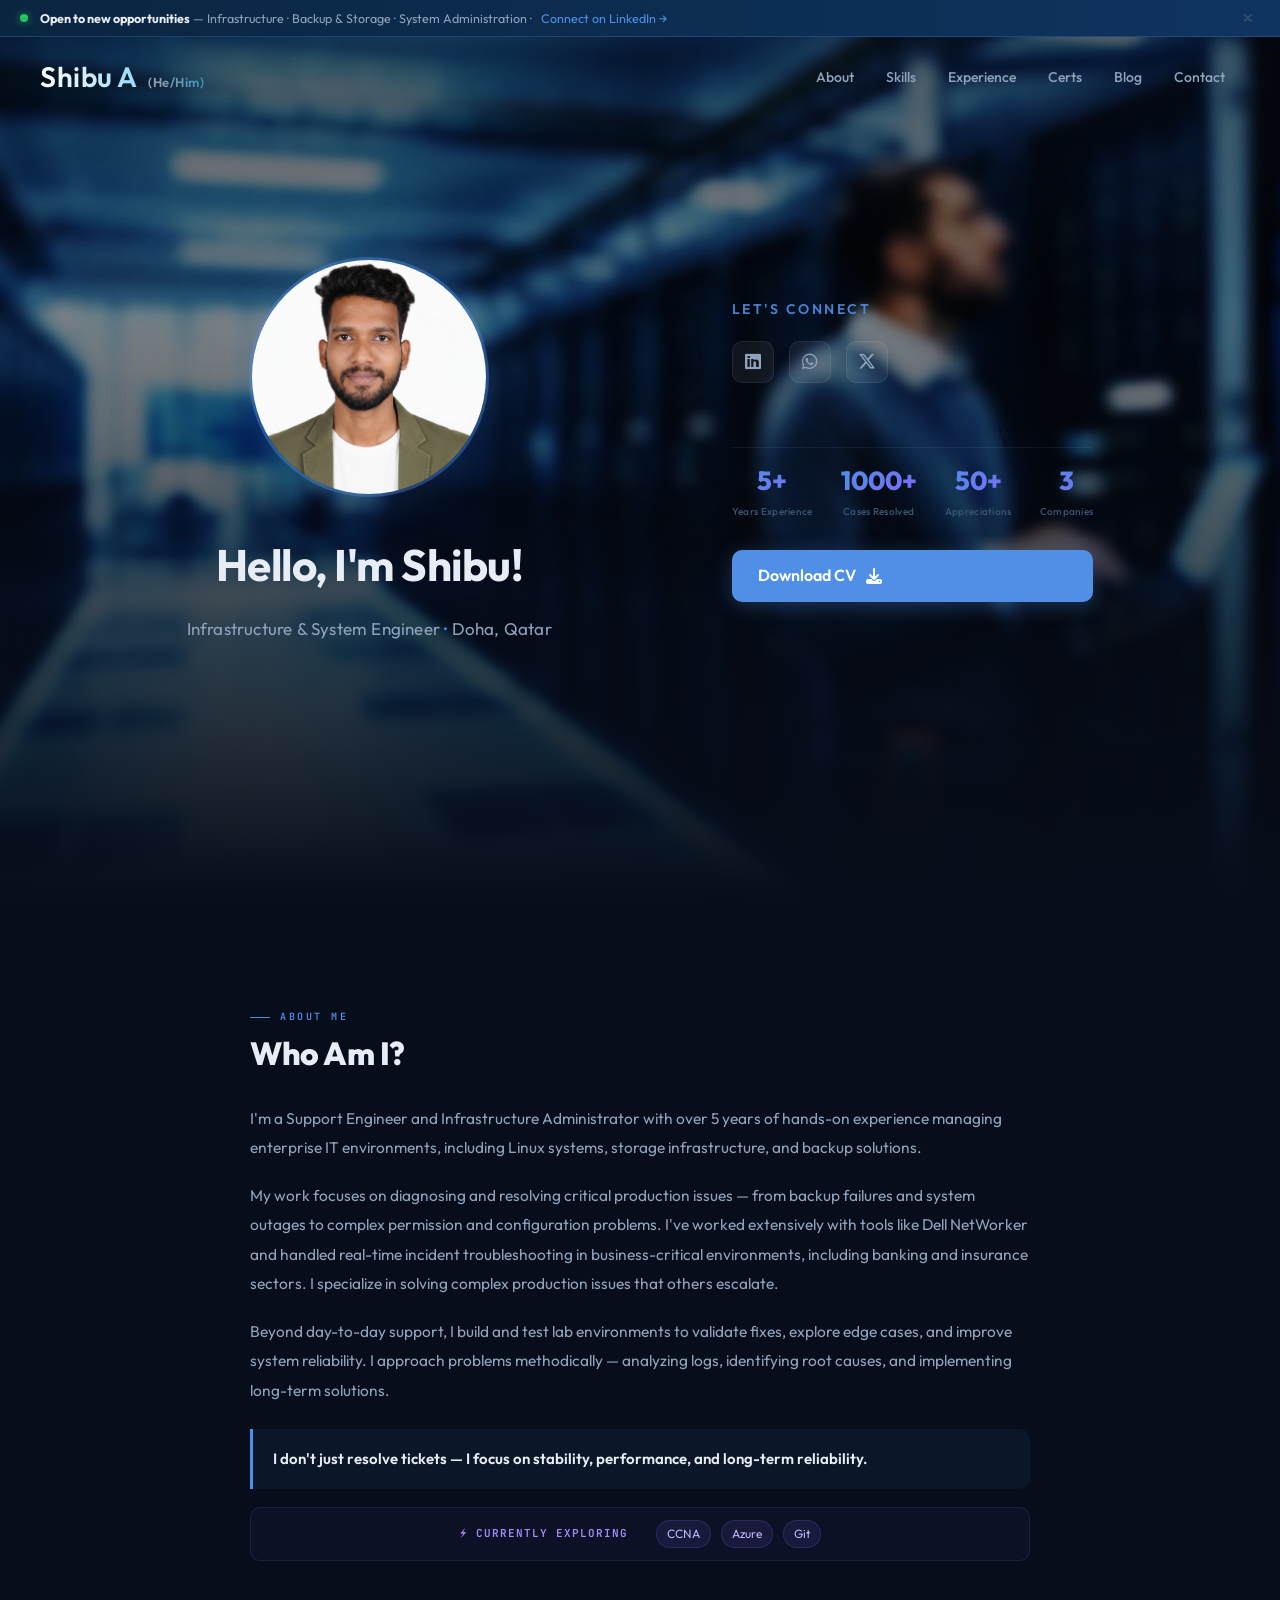
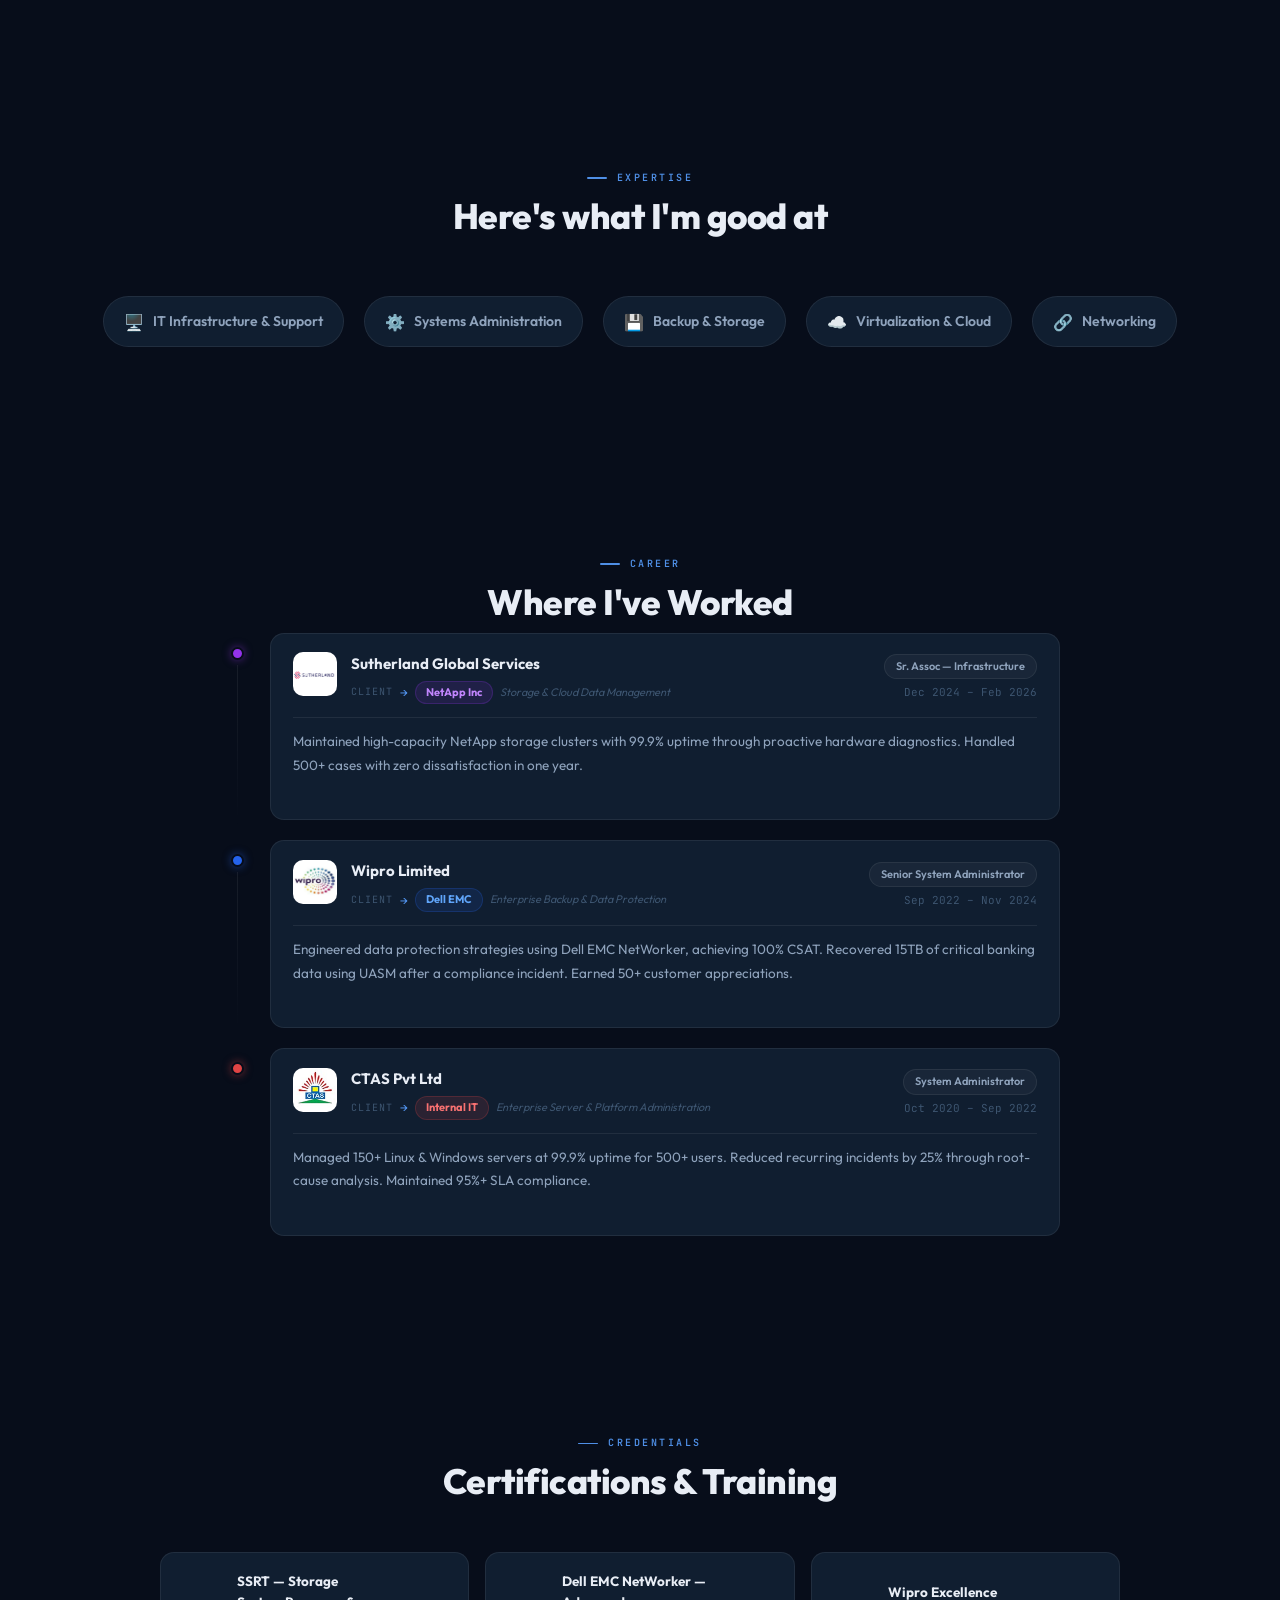
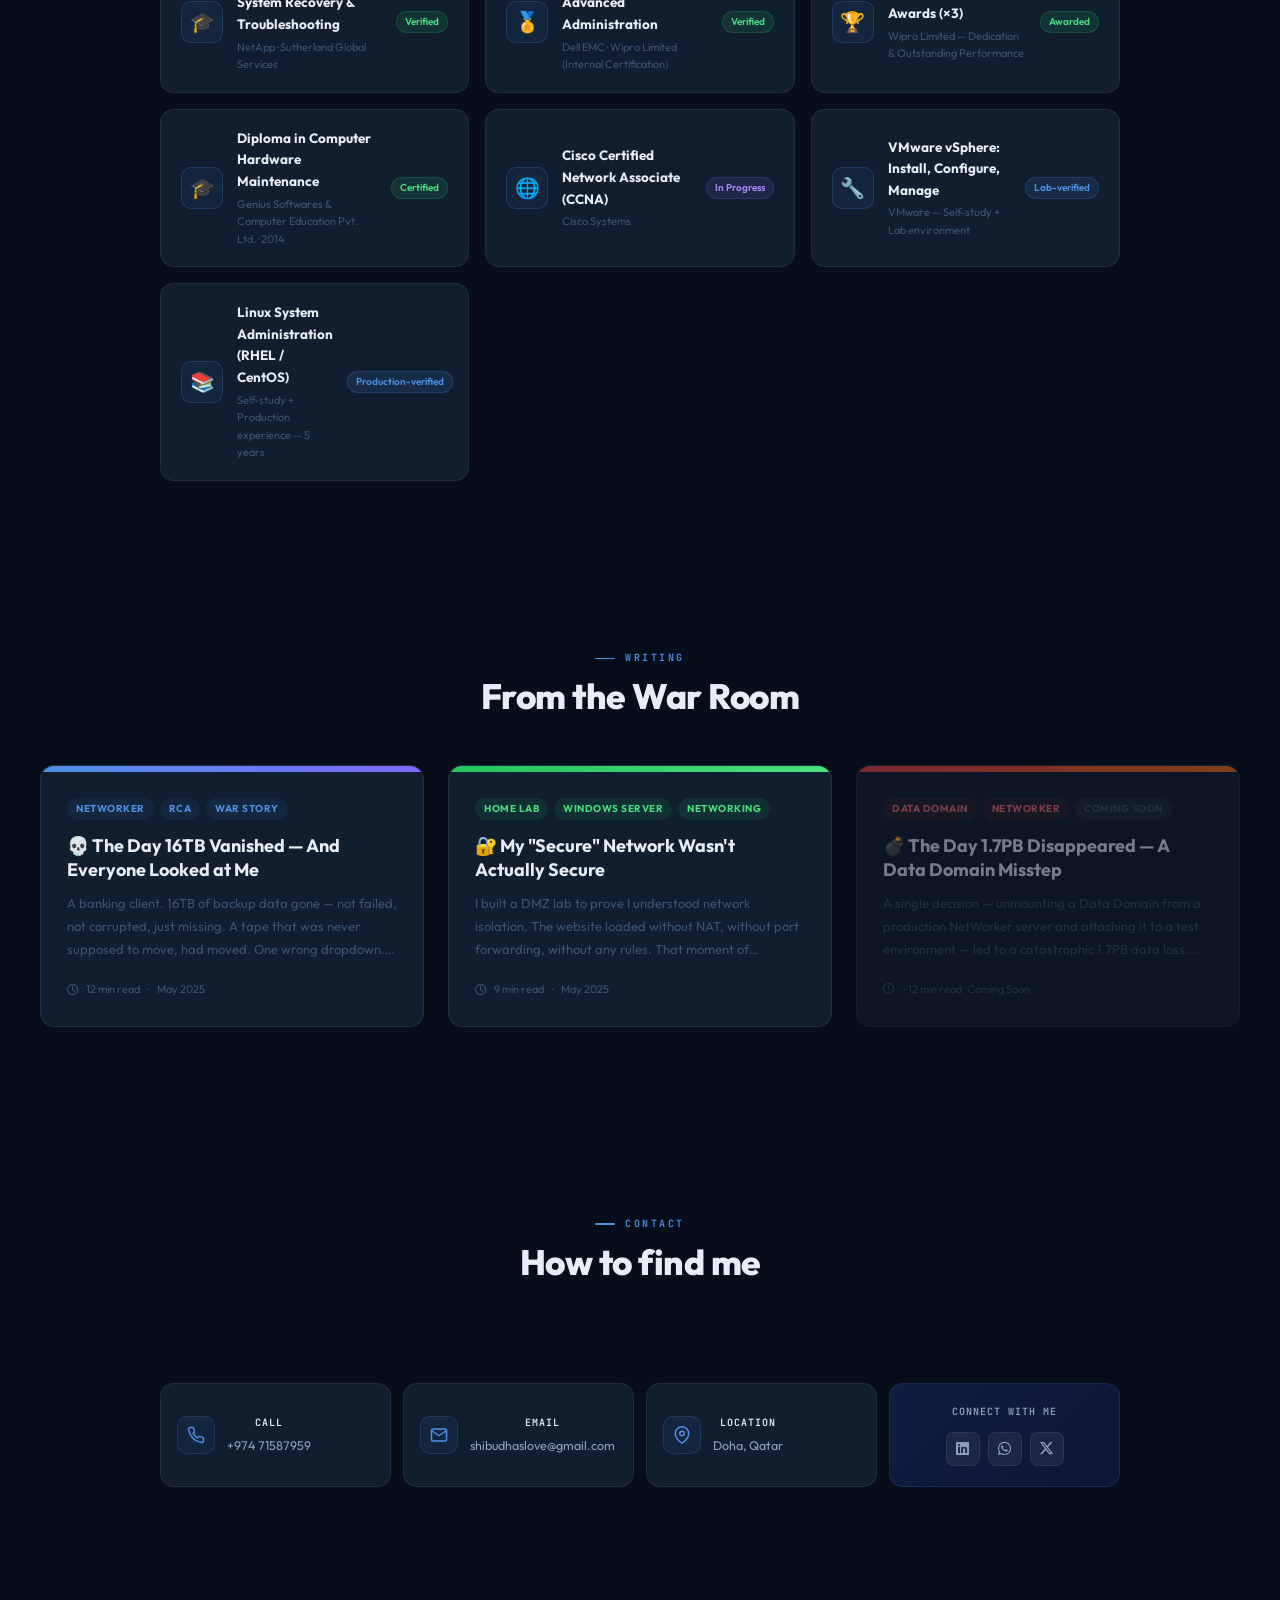
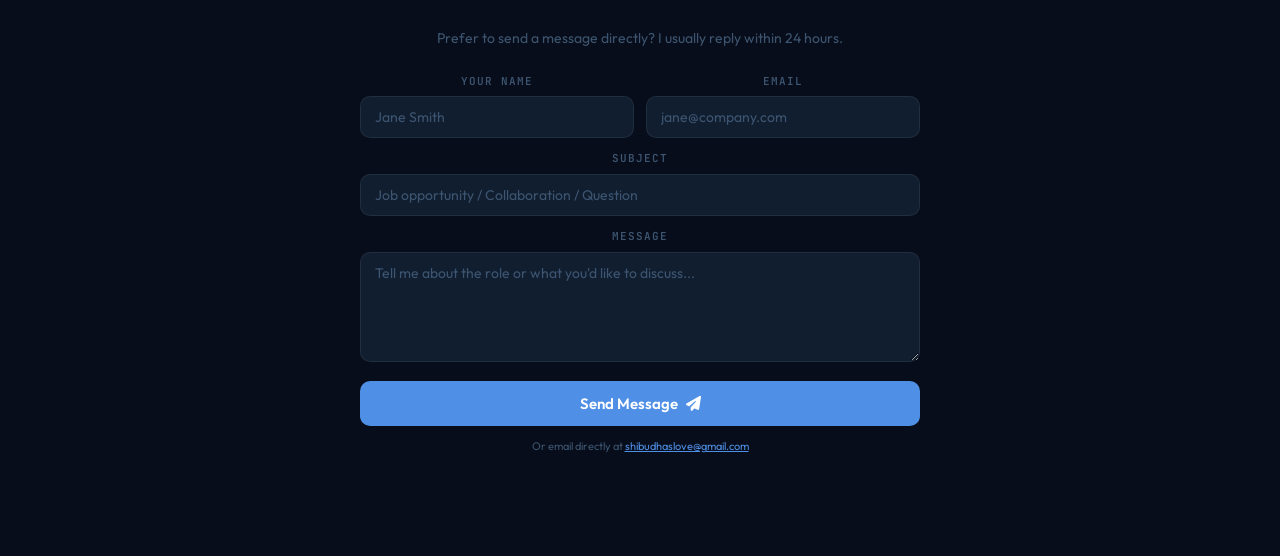
==== commit 178a5112: "Blogs updated with cert section" ====
--- a/index.html
+++ b/index.html
@@ -3,24 +3,272 @@
 <head>
   <meta charset="UTF-8">
   <meta name="viewport" content="width=device-width, initial-scale=1.0">
-  <title>Shibu A | Support Engineer</title>
+
+  <!-- ══ SEO META TAGS ══ -->
+  <title>Shibu A | Infrastructure & Backup Support Engineer | Doha, Qatar</title>
+  <meta name="description" content="Shibu A — Senior Support Engineer with 5+ years managing enterprise IT infrastructure, Dell EMC NetWorker, NetApp ONTAP, and Linux systems. Based in Doha, Qatar. Open to new opportunities.">
+  <meta name="keywords" content="Dell EMC NetWorker, NetApp ONTAP, Backup Engineer, Infrastructure Engineer, System Administrator, Support Engineer, Doha Qatar, Data Domain, LTO Tape, Linux, VMware">
+  <meta name="author" content="Shibu A">
+  <meta property="og:title" content="Shibu A | Infrastructure & Backup Support Engineer">
+  <meta property="og:description" content="5+ years managing enterprise backup, storage & Linux infrastructure. Dell EMC NetWorker specialist. Based in Doha, Qatar.">
+  <meta property="og:type" content="website">
+  <meta property="og:url" content="https://dhasli.github.io/Portfolio/">
+  <meta name="robots" content="index, follow">
+
   <link rel="stylesheet" href="Style.css">
+  <link rel="stylesheet" href="blog-style.css">
   <link rel="stylesheet" href="https://cdnjs.cloudflare.com/ajax/libs/font-awesome/6.5.0/css/all.min.css">
-<link href="https://fonts.googleapis.com/css2?family=Great+Vibes&display=swap" rel="stylesheet">
-<link href="https://fonts.googleapis.com/css2?family=Outfit:wght@400;600&display=swap" rel="stylesheet">
-<link href="https://fonts.googleapis.com/css2?family=Allura&display=swap" rel="stylesheet">
+  <link href="https://fonts.googleapis.com/css2?family=Outfit:wght@300;400;500;600;700;800&family=JetBrains+Mono:wght@400;500&display=swap" rel="stylesheet">
+
+  <style>
+    /* ── AVAILABILITY BANNER ── */
+    .avail-banner {
+      position: fixed;
+      top: 0;
+      left: 0;
+      right: 0;
+      z-index: 300;
+      background: linear-gradient(90deg, #0a2540, #0f3460);
+      border-bottom: 1px solid rgba(79,143,230,0.25);
+      display: flex;
+      align-items: center;
+      justify-content: center;
+      gap: 12px;
+      padding: 8px 20px;
+      font-size: 12.5px;
+      color: var(--text-secondary);
+      transition: transform 0.3s ease;
+    }
+    .avail-banner.hidden { transform: translateY(-100%); }
+    .avail-dot {
+      width: 8px; height: 8px; border-radius: 50%;
+      background: #22c55e;
+      box-shadow: 0 0 8px rgba(34,197,94,0.7);
+      animation: pulse-dot 2s infinite;
+      flex-shrink: 0;
+    }
+    @keyframes pulse-dot {
+      0%,100% { box-shadow: 0 0 6px rgba(34,197,94,0.6); }
+      50%      { box-shadow: 0 0 14px rgba(34,197,94,1); }
+    }
+    .avail-text strong { color: #e8edf5; }
+    .avail-text a { color: var(--accent); text-decoration: none; margin-left: 6px; }
+    .avail-text a:hover { text-decoration: underline; }
+    .avail-close {
+      margin-left: auto; background: none; border: none;
+      color: var(--text-muted); font-size: 14px; cursor: pointer;
+      padding: 2px 6px; border-radius: 4px; transition: color 0.2s;
+    }
+    .avail-close:hover { color: var(--text-primary); }
+    .navbar { top: 37px; }
+    .navbar.banner-gone { top: 0; }
+
+    /* ── HERO TAGLINE & STATS ── */
+    .hero-tagline {
+      font-size: 13px;
+      font-weight: 600;
+      letter-spacing: 2px;
+      text-transform: uppercase;
+      color: var(--accent);
+      opacity: 0.85;
+      margin-bottom: 6px;
+    }
+    .hero-role {
+      font-size: 17px;
+      color: var(--text-secondary);
+      font-weight: 400;
+      margin-top: -10px;
+      margin-bottom: 0;
+      letter-spacing: 0.2px;
+    }
+    .hero-role span { color: var(--accent); font-weight: 600; }
+
+    .hero-stats {
+      display: flex;
+      gap: 28px;
+      flex-wrap: wrap;
+      margin-top: 6px;
+      padding-top: 20px;
+      border-top: 1px solid rgba(255,255,255,0.06);
+    }
+    .hstat { text-align: center; }
+    .hstat-num {
+      font-size: 26px;
+      font-weight: 800;
+      background: linear-gradient(135deg, var(--accent), var(--purple));
+      -webkit-background-clip: text;
+      -webkit-text-fill-color: transparent;
+      display: block;
+      line-height: 1;
+      margin-bottom: 3px;
+    }
+    .hstat-label { font-size: 10px; color: var(--text-muted); font-weight: 500; letter-spacing: 0.3px; }
+
+    /* ── CERTIFICATIONS ── */
+    #certs { padding: 80px 60px; }
+    .certs-grid {
+      max-width: 960px;
+      margin: 50px auto 0;
+      display: grid;
+      grid-template-columns: repeat(auto-fit, minmax(260px, 1fr));
+      gap: 16px;
+    }
+    .cert-card {
+      background: var(--bg-card);
+      border: 1px solid var(--border);
+      border-radius: var(--radius);
+      padding: 18px 20px;
+      display: flex;
+      align-items: center;
+      gap: 14px;
+      transition: all 0.25s ease;
+    }
+    .cert-card:hover {
+      border-color: var(--border-hover);
+      background: var(--bg-card-hover);
+      transform: translateY(-2px);
+    }
+    .cert-icon {
+      width: 42px; height: 42px; border-radius: 10px;
+      background: var(--accent-soft);
+      border: 1px solid rgba(79,143,230,0.2);
+      display: flex; align-items: center; justify-content: center;
+      font-size: 20px; flex-shrink: 0;
+    }
+    .cert-body { flex: 1; }
+    .cert-name { font-size: 13.5px; font-weight: 700; color: var(--text-primary); margin-bottom: 3px; }
+    .cert-issuer { font-size: 11px; color: var(--text-muted); }
+    .cert-badge {
+      font-size: 10px; font-weight: 600; padding: 2px 8px;
+      border-radius: 20px; white-space: nowrap;
+    }
+    .badge-verified { background: rgba(34,197,94,0.12); color: #4ade80; border: 1px solid rgba(34,197,94,0.2); }
+    .badge-training { background: rgba(79,143,230,0.12); color: var(--accent); border: 1px solid rgba(79,143,230,0.2); }
+    .badge-learning { background: rgba(124,106,247,0.12); color: #a78bfa; border: 1px solid rgba(124,106,247,0.2); }
+
+    /* ── CONTACT FORM ── */
+    .contact-form-wrap {
+      max-width: 560px;
+      margin: 40px auto 0;
+    }
+    .cf-row { display: flex; gap: 12px; margin-bottom: 12px; }
+    .cf-field { flex: 1; }
+    .cf-field label {
+      display: block; font-size: 11px; font-weight: 600;
+      color: var(--text-muted); text-transform: uppercase;
+      letter-spacing: 1px; margin-bottom: 6px;
+      font-family: 'JetBrains Mono', monospace;
+    }
+    .cf-field input, .cf-field textarea, .cf-field select {
+      width: 100%;
+      background: var(--bg-card);
+      border: 1px solid var(--border);
+      border-radius: 10px;
+      padding: 11px 14px;
+      font-size: 14px;
+      color: var(--text-primary);
+      font-family: 'Outfit', sans-serif;
+      outline: none;
+      transition: border-color 0.2s;
+    }
+    .cf-field input:focus, .cf-field textarea:focus {
+      border-color: var(--border-hover);
+    }
+    .cf-field input::placeholder, .cf-field textarea::placeholder {
+      color: var(--text-muted);
+    }
+    .cf-field textarea { resize: vertical; min-height: 110px; }
+    .cf-submit-btn {
+      width: 100%;
+      background: var(--accent);
+      color: white;
+      border: none;
+      border-radius: 10px;
+      padding: 13px 20px;
+      font-size: 15px;
+      font-weight: 600;
+      font-family: 'Outfit', sans-serif;
+      cursor: pointer;
+      margin-top: 4px;
+      display: flex;
+      align-items: center;
+      justify-content: center;
+      gap: 8px;
+      transition: all 0.2s;
+    }
+    .cf-submit-btn:hover { background: #3a7cd4; transform: translateY(-1px); box-shadow: 0 8px 24px rgba(79,143,230,0.3); }
+    .cf-success {
+      text-align: center;
+      padding: 20px;
+      background: rgba(34,197,94,0.08);
+      border: 1px solid rgba(34,197,94,0.25);
+      border-radius: 10px;
+      color: #4ade80;
+      font-size: 14px;
+      display: none;
+    }
+
+    /* ── CURRENTLY LEARNING ── */
+    .learning-strip {
+      display: flex;
+      align-items: center;
+      justify-content: center;
+      gap: 10px;
+      flex-wrap: wrap;
+      margin-top: 18px;
+      padding: 12px 20px;
+      background: rgba(124,106,247,0.05);
+      border: 1px solid rgba(124,106,247,0.15);
+      border-radius: 10px;
+    }
+    .learning-label {
+      font-size: 11px;
+      font-weight: 600;
+      margin-right: 18px;
+      color: #a78bfa;
+      text-transform: uppercase;
+      letter-spacing: 1px;
+      font-family: 'JetBrains Mono', monospace;
+    }
+    .learning-tag {
+      font-size: 12px;
+      background: rgba(124,106,247,0.1);
+      color: #c4b5fd;
+      border: 1px solid rgba(124,106,247,0.2);
+      padding: 3px 10px;
+      border-radius: 20px;
+    }
+
+    @media (max-width: 900px) {
+      #certs { padding: 60px 24px; }
+      .cf-row { flex-direction: column; }
+      .avail-banner { font-size: 11px; }
+      .hero-stats { gap: 18px; justify-content: center; }
+    }
+  </style>
 </head>
 <body>
 
+<!-- ══ AVAILABILITY BANNER ══ -->
+<div class="avail-banner" id="availBanner">
+  <div class="avail-dot"></div>
+  <span class="avail-text">
+    <strong>Open to new opportunities</strong> — Infrastructure · Backup & Storage · System Administration ·
+    <a href="https://linkedin.com/in/shibu-dhas" target="_blank">Connect on LinkedIn →</a>
+  </span>
+  <button class="avail-close" onclick="closeBanner()" aria-label="Close">✕</button>
+</div>
+
 <!-- ══ NAVBAR ══ -->
 <nav class="navbar">
-<div class="nav-container">
-  <div class="logo">Shibu A <span>(he/him)</span></div>
+  <div class="nav-container">
+    <div class="logo">Shibu A <span>(He/Him)</span></div>
     <div class="nav-right">
       <a href="#about">About</a>
       <a href="#skills">Skills</a>
       <a href="#Experiences">Experience</a>
-      <a href="#blogs">Blogs</a>
+      <a href="#certs">Certs</a>
+      <a href="#blog">Blog</a>
       <a href="#contact">Contact</a>
     </div>
   </div>
@@ -29,35 +277,58 @@
 <!-- ══ HERO ══ -->
 <section class="hero">
   <div class="hero-content">
-
     <div class="profile-area">
       <div class="profile">
-        <img src="assets/img/blog-author.jpg" alt="Shibu A">
+        <img src="assets/img/blog-author.jpg" alt="Shibu A — Infrastructure & Support Engineer">
       </div>
       <h1>Hello, I'm Shibu!</h1>
+      <p class="hero-role">
+        Infrastructure & System Engineer
+        <span>·</span> Doha, Qatar
+      </p>
     </div>
 
     <div class="hero-text-area">
       <div class="connect">
-        <p>Let's Connect</p>
+        <p class="hero-tagline">Let's Connect</p>
         <div class="social-icons">
-          <a href="https://linkedin.com/in/shibu-dhas" target="_blank"><i class="fa-brands fa-linkedin"></i></a>
-          <a href="https://wa.me/+97471587959" target="_blank"><i class="fa-brands fa-whatsapp"></i></a>
-          <a href="https://x.com/shibudhas3" target="_blank"><i class="fa-brands fa-x-twitter"></i></a>
-        </div>
-      </div>
+          <a href="https://linkedin.com/in/shibu-dhas" target="_blank" title="LinkedIn"><i class="fa-brands fa-linkedin"></i></a>
+          <a href="https://wa.me/+97471587959" target="_blank" title="WhatsApp"><i class="fa-brands fa-whatsapp"></i></a>
+          <a href="https://x.com/shibudhas3" target="_blank" title="X / Twitter"><i class="fa-brands fa-x-twitter"></i></a>
+        </div>
+      </div>
+
+      <!-- Impact stats -->
+      <div class="hero-stats">
+        <div class="hstat">
+          <span class="hstat-num" data-target="5">0</span>
+          <span class="hstat-label">Years Experience</span>
+        </div>
+        <div class="hstat">
+          <span class="hstat-num" data-target="1000">0</span>
+          <span class="hstat-label">Cases Resolved</span>
+        </div>
+        <div class="hstat">
+          <span class="hstat-num" data-target="50">0</span>
+          <span class="hstat-label">Appreciations</span>
+        </div>
+        <div class="hstat">
+          <span class="hstat-num" data-target="3">0</span>
+          <span class="hstat-label">Companies</span>
+        </div>
+      </div>
+
       <a href="cv.pdf" class="btn-download" download>
         Download CV <i class="fa-solid fa-download"></i>
       </a>
     </div>
-
   </div>
 </section>
 
 <!-- ══ ABOUT ══ -->
 <section id="about" class="reveal">
   <div class="about-container">
-    <div class="section-heading-wrap">
+    <div class="section-heading-wrap" style="text-align:left">
       <span class="section-label">About Me</span>
       <h2 class="section-title">Who Am I?</h2>
     </div>
@@ -65,7 +336,7 @@
       I'm a Support Engineer and Infrastructure Administrator with over 5 years of hands-on experience managing enterprise IT environments, including Linux systems, storage infrastructure, and backup solutions.
     </p>
     <p>
-      My work focuses on diagnosing and resolving critical production issues — from backup failures and system outages to complex permission and configuration problems. I've worked extensively with tools like Dell NetWorker and handled real-time incident troubleshooting in business-critical environments.
+      My work focuses on diagnosing and resolving critical production issues — from backup failures and system outages to complex permission and configuration problems. I've worked extensively with tools like Dell NetWorker and handled real-time incident troubleshooting in business-critical environments, including banking and insurance sectors. I specialize in solving complex production issues that others escalate.
     </p>
     <p>
       Beyond day-to-day support, I build and test lab environments to validate fixes, explore edge cases, and improve system reliability. I approach problems methodically — analyzing logs, identifying root causes, and implementing long-term solutions.
@@ -73,6 +344,14 @@
     <p class="strong-line">
       I don't just resolve tickets — I focus on stability, performance, and long-term reliability.
     </p>
+
+    <!-- Currently learning strip -->
+    <div class="learning-strip">
+      <span class="learning-label">⚡ Currently exploring</span>
+      <span class="learning-tag">CCNA</span>
+      <span class="learning-tag">Azure</span>
+      <span class="learning-tag">Git</span>
+    </div>
   </div>
 </section>
 
@@ -84,31 +363,25 @@
   </div>
 
   <div class="skills-grid">
-<div class="skill-box" data-skill="infra">
-  <div class="skill-pill"><span class="pill-icon">🖥️</span>
-    <span class="skill-title">IT Infrastructure & Support</span>
-  </div><div class="skill-overlay-text">Explore →</div>
-</div>
+    <div class="skill-box" data-skill="infra">
+      <div class="skill-pill"><span class="pill-icon">🖥️</span><span class="skill-title">IT Infrastructure & Support</span></div>
+      <div class="skill-overlay-text">Explore →</div>
+    </div>
     <div class="skill-box" data-skill="systems">
-      <div class="skill-pill"><span class="pill-icon">⚙️</span> 
-<span class="skill-title">Systems Administration</span>
-    </div><div class="skill-overlay-text">Explore →</div>
-</div>
+      <div class="skill-pill"><span class="pill-icon">⚙️</span><span class="skill-title">Systems Administration</span></div>
+      <div class="skill-overlay-text">Explore →</div>
+    </div>
     <div class="skill-box" data-skill="backup">
-      <div class="skill-pill"><span class="pill-icon">💾</span> 
-<span class="skill-title">Backup & Storage</span>
-    </div><div class="skill-overlay-text">Explore →</div>
-</div>
+      <div class="skill-pill"><span class="pill-icon">💾</span><span class="skill-title">Backup & Storage</span></div>
+      <div class="skill-overlay-text">Explore →</div>
+    </div>
     <div class="skill-box" data-skill="virtual">
-      <div class="skill-pill"><span class="pill-icon">☁️</span> 
-<span class="skill-title">Virtualization & Cloud</span>
-    </div><div class="skill-overlay-text">Explore →</div>
-</div>
+      <div class="skill-pill"><span class="pill-icon">☁️</span><span class="skill-title">Virtualization & Cloud</span></div>
+      <div class="skill-overlay-text">Explore →</div>
+    </div>
     <div class="skill-box" data-skill="network">
-      <div class="skill-pill"><span class="pill-icon">🔗</span> 
-<span class="skill-title">Networking</span>
-    </div><div class="skill-overlay-text">Explore →</div>
-</div>
+      <div class="skill-pill"><span class="pill-icon">🔗</span><span class="skill-title">Networking</span></div>
+      <div class="skill-overlay-text">Explore →</div>
     </div>
   </div>
 
@@ -131,7 +404,6 @@
   </div>
 
   <div class="exp-timeline">
-
     <!-- Sutherland -->
     <div class="exp-module" data-exp="sutherland">
       <div class="exp-module-side">
@@ -140,9 +412,7 @@
       </div>
       <div class="exp-module-card sutherland-card">
         <div class="exp-module-top">
-          <div class="exp-module-logo">
-            <img src="assets/img/sutherland.png" alt="Sutherland">
-          </div>
+          <div class="exp-module-logo"><img src="assets/img/sutherland.png" alt="Sutherland Global Services"></div>
           <div class="exp-module-info">
             <h3 class="exp-company">Sutherland Global Services</h3>
             <div class="exp-client-row">
@@ -153,13 +423,11 @@
             </div>
           </div>
           <div class="exp-module-meta">
-            <span class="exp-role-badge">Sr. Assoc-Infrastructure</span>
+            <span class="exp-role-badge">Sr. Assoc — Infrastructure</span>
             <span class="exp-period">Dec 2024 – Feb 2026</span>
           </div>
         </div>
-        <p class="exp-module-desc">
-          Orchestrated the maintenance of high-capacity NetApp storage clusters, delivering 99.9% system uptime through proactive hardware diagnostics and rapid issue resolution.
-        </p>
+        <p class="exp-module-desc">Maintained high-capacity NetApp storage clusters with 99.9% uptime through proactive hardware diagnostics. Handled 500+ cases with zero dissatisfaction in one year.</p>
         <div class="exp-hover-hint">Click to view full details →</div>
       </div>
     </div>
@@ -172,9 +440,7 @@
       </div>
       <div class="exp-module-card wipro-card">
         <div class="exp-module-top">
-          <div class="exp-module-logo">
-            <img src="assets/img/wipro.png" alt="Wipro">
-          </div>
+          <div class="exp-module-logo"><img src="assets/img/wipro.png" alt="Wipro Limited"></div>
           <div class="exp-module-info">
             <h3 class="exp-company">Wipro Limited</h3>
             <div class="exp-client-row">
@@ -189,9 +455,7 @@
             <span class="exp-period">Sep 2022 – Nov 2024</span>
           </div>
         </div>
-        <p class="exp-module-desc">
-          Engineered robust data protection strategies using Dell EMC NetWorker, reducing backup failure rates by implementing advanced troubleshooting and recovery workflows.
-        </p>
+        <p class="exp-module-desc">Engineered data protection strategies using Dell EMC NetWorker, achieving 100% CSAT. Recovered 15TB of critical banking data using UASM after a compliance incident. Earned 50+ customer appreciations.</p>
         <div class="exp-hover-hint">Click to view full details →</div>
       </div>
     </div>
@@ -203,13 +467,11 @@
       </div>
       <div class="exp-module-card ctas-card">
         <div class="exp-module-top">
-          <div class="exp-module-logo">
-            <img src="assets/img/ctas.jpg" alt="CTAS">
-          </div>
+          <div class="exp-module-logo"><img src="assets/img/ctas.jpg" alt="CTAS Pvt Ltd"></div>
           <div class="exp-module-info">
             <h3 class="exp-company">CTAS Pvt Ltd</h3>
             <div class="exp-client-row">
-              <span class="exp-employer-label">CLient</span>
+              <span class="exp-employer-label">Client</span>
               <span class="exp-arrow">→</span>
               <span class="exp-client-tag ctas-tag">Internal IT</span>
               <span class="exp-client-desc">Enterprise Server & Platform Administration</span>
@@ -220,53 +482,154 @@
             <span class="exp-period">Oct 2020 – Sep 2022</span>
           </div>
         </div>
-        <p class="exp-module-desc">
-          Ensured peak infrastructure health by managing cross-platform Windows/Linux environments and automating routine system administration tasks.
-        </p>
+        <p class="exp-module-desc">Managed 150+ Linux & Windows servers at 99.9% uptime for 500+ users. Reduced recurring incidents by 25% through root-cause analysis. Maintained 95%+ SLA compliance.</p>
         <div class="exp-hover-hint">Click to view full details →</div>
       </div>
     </div>
-
   </div>
 </section>
 
-<!-- ══ Blogs ══ -->
-<!-- ══ BLOG SECTION ══ -->
-<section id="blogs" class="reveal">
+<!-- ══ CERTIFICATIONS ══ -->
+<section id="certs" class="reveal">
   <div class="section-heading-wrap">
-    <span class="section-label">Insights</span>
-    <h2 class="section-title">Stories from the Field</h2>
-  </div>
-
-  <div class="blog-preview-container">
-
-    <!-- BLOG CARD -->
+    <span class="section-label">Credentials</span>
+    <h2 class="section-title">Certifications & Training</h2>
+  </div>
+
+  <div class="certs-grid">
+    <div class="cert-card">
+      <div class="cert-icon">🎓</div>
+      <div class="cert-body">
+        <div class="cert-name">SSRT — Storage System Recovery & Troubleshooting</div>
+        <div class="cert-issuer">NetApp · Sutherland Global Services</div>
+      </div>
+      <span class="cert-badge badge-verified">Verified</span>
+    </div>
+    <div class="cert-card">
+      <div class="cert-icon">🏅</div>
+      <div class="cert-body">
+        <div class="cert-name">Dell EMC NetWorker — Advanced Administration</div>
+        <div class="cert-issuer">Dell EMC · Wipro Limited (Internal Certification)</div>
+      </div>
+      <span class="cert-badge badge-verified">Verified</span>
+    </div>
+    <div class="cert-card">
+      <div class="cert-icon">🏆</div>
+      <div class="cert-body">
+        <div class="cert-name">Wipro Excellence Awards (×3)</div>
+        <div class="cert-issuer">Wipro Limited — Dedication & Outstanding Performance</div>
+      </div>
+      <span class="cert-badge badge-verified">Awarded</span>
+    </div>
+<div class="cert-card">
+  <div class="cert-icon">🎓</div>
+  <div class="cert-body">
+    <div class="cert-name">Diploma in Computer Hardware Maintenance</div>
+    <div class="cert-issuer">
+      Genius Softwares & Computer Education Pvt. Ltd. · 2014
+    </div>
+  </div>
+  <span class="cert-badge badge-verified">Certified</span>
+</div>
+
+    <div class="cert-card">
+  <div class="cert-icon">🌐</div>
+  <div class="cert-body">
+    <div class="cert-name">Cisco Certified Network Associate (CCNA)</div>
+    <div class="cert-issuer">Cisco Systems</div>
+  </div>
+      <span class="cert-badge badge-learning">In Progress</span>
+    </div>
+    <div class="cert-card">
+      <div class="cert-icon">🔧</div>
+      <div class="cert-body">
+        <div class="cert-name">VMware vSphere: Install, Configure, Manage</div>
+        <div class="cert-issuer">VMware — Self-study + Lab environment</div>
+      </div>
+      <span class="cert-badge badge-training">Lab-verified</span>
+    </div>
+    <div class="cert-card">
+      <div class="cert-icon">📚</div>
+      <div class="cert-body">
+        <div class="cert-name">Linux System Administration (RHEL / CentOS)</div>
+        <div class="cert-issuer">Self-study + Production experience — 5 years</div>
+      </div>
+      <span class="cert-badge badge-training">Production-verified</span>
+    </div>
+  </div>
+</section>
+
+<!-- ══ BLOG ══ -->
+<section id="blog" class="reveal">
+  <div class="section-heading-wrap">
+    <span class="section-label">Writing</span>
+    <h2 class="section-title">From the War Room</h2>
+  </div>
+
+  <div class="blog-cards-grid">
     <a href="blog-16tb.html" class="blog-card">
-      <div class="blog-card-content">
-
+      <div class="blog-card-banner"></div>
+      <div class="blog-card-body">
         <div class="blog-card-tags">
-          <span>💾 NetWorker</span>
-          <span>🧩 RCA</span>
-        </div>
-
-        <h3 class="blog-card-title">
-          16TB Gone in One Click
-        </h3>
-
-        <p class="blog-card-desc">
-          A real-world incident where a banking backup system lost 16TB of data — and how one wrong click triggered it.
-        </p>
-
+          <span class="blog-card-tag">NetWorker</span>
+          <span class="blog-card-tag">RCA</span>
+          <span class="blog-card-tag">War Story</span>
+        </div>
+        <div class="blog-card-title">💀 The Day 16TB Vanished — And Everyone Looked at Me</div>
+        <div class="blog-card-excerpt">A banking client. 16TB of backup data gone — not failed, not corrupted, just missing. A tape that was never supposed to move, had moved. One wrong dropdown. 45 days of investigation. Here's how we found out what really happened.</div>
         <div class="blog-card-footer">
-          <span>Read Story →</span>
-        </div>
-
+          <div class="blog-card-meta"><i class="fa-regular fa-clock"></i> 12 min read <span>·</span> May 2025</div>
+          <div class="blog-card-read">Read post <i class="fa-solid fa-arrow-right"></i></div>
+        </div>
       </div>
     </a>
 
+<a href="blog-dmz-lab.html" class="blog-card">
+  <div class="blog-card-banner" style="background:linear-gradient(90deg,#22c55e,#4ade80);"></div>
+  <div class="blog-card-body">
+    <div class="blog-card-tags">
+      <span class="blog-card-tag" style="background:rgba(34,197,94,0.1);color:#4ade80;">Home Lab</span>
+      <span class="blog-card-tag" style="background:rgba(34,197,94,0.1);color:#4ade80;">Windows Server</span>
+      <span class="blog-card-tag" style="background:rgba(34,197,94,0.1);color:#4ade80;">Networking</span>
+    </div>
+    <div class="blog-card-title">🔐 My "Secure" Network Wasn't Actually Secure</div>
+    <div class="blog-card-excerpt">I built a DMZ lab to prove I understood network isolation. The website loaded without NAT, without port forwarding, without any rules. That moment of confusion taught me more than six months of reading ever did.</div>
+    <div class="blog-card-footer">
+      <div class="blog-card-meta"><i class="fa-regular fa-clock"></i> 9 min read <span>·</span> May 2025</div>
+      <div class="blog-card-read">Read post <i class="fa-solid fa-arrow-right"></i></div>
+    </div>
+  </div>
+</a>
+
+<!-- Coming soon card -->
+<div class="blog-card" style="opacity:0.5;cursor:default;pointer-events:none;position:relative;">
+  <div class="blog-card-banner" style="background:linear-gradient(90deg,#ef4444,#f97316);"></div>
+  <div class="blog-card-body">
+    
+    <div class="blog-card-tags">
+      <span class="blog-card-tag" style="background:rgba(239,68,68,0.12);color:#f87171;">Data Domain</span>
+      <span class="blog-card-tag" style="background:rgba(239,68,68,0.12);color:#f87171;">NetWorker</span>
+      <span class="blog-card-tag" style="background:rgba(255,255,255,0.06);color:var(--text-muted);">Coming Soon</span>
+    </div>
+
+    <div class="blog-card-title">
+      💣 The Day 1.7PB Disappeared — A Data Domain Misstep
+    </div>
+
+    <div class="blog-card-excerpt">
+      A single decision — unmounting a Data Domain from a production NetWorker server and attaching it to a test environment — led to a catastrophic 1.7PB data loss. Here’s what actually happened, and why one wrong move can wipe out everything.
+    </div>
+
+    <div class="blog-card-footer">
+      <div class="blog-card-meta">
+        <i class="fa-regular fa-clock"></i> ~12 min read · Coming Soon
+      </div>
+    </div>
+
+  </div>
+</div>
   </div>
 </section>
-
 
 <!-- ══ CONTACT ══ -->
 <section id="contact" class="reveal">
@@ -277,51 +640,71 @@
 
   <section class="contact-grid-section">
     <div class="grid-container">
-
       <div class="contact-box reveal reveal-delay-1">
         <div class="icon-circle">
           <svg width="18" height="18" viewBox="0 0 24 24" fill="none" stroke="currentColor" stroke-width="2" stroke-linecap="round" stroke-linejoin="round"><path d="M22 16.92v3a2 2 0 0 1-2.18 2 19.79 19.79 0 0 1-8.63-3.07 19.5 19.5 0 0 1-6-6 19.79 19.79 0 0 1-3.07-8.67A2 2 0 0 1 4.11 2h3a2 2 0 0 1 2 1.72 12.84 12.84 0 0 0 .7 2.81 2 2 0 0 1-.45 2.11L8.09 9.91a16 16 0 0 0 6 6l1.27-1.27a2 2 0 0 1 2.11-.45 12.84 12.84 0 0 0 2.81.7A2 2 0 0 1 22 16.92z"></path></svg>
         </div>
-        <div class="box-content">
-          <h4>Call</h4>
-          <p>+974 71587959</p>
-        </div>
-      </div>
-
+        <div class="box-content"><h4>Call</h4><p>+974 71587959</p></div>
+      </div>
       <div class="contact-box reveal reveal-delay-2">
         <div class="icon-circle">
           <svg width="18" height="18" viewBox="0 0 24 24" fill="none" stroke="currentColor" stroke-width="2" stroke-linecap="round" stroke-linejoin="round"><path d="M4 4h16c1.1 0 2 .9 2 2v12c0 1.1-.9 2-2 2H4c-1.1 0-2-.9-2-2V6c0-1.1.9-2 2-2z"></path><polyline points="22,6 12,13 2,6"></polyline></svg>
         </div>
-        <div class="box-content">
-          <h4>Email</h4>
-          <p>shibudhaslove@gmail.com</p>
-        </div>
-      </div>
-
+        <div class="box-content"><h4>Email</h4><p>shibudhaslove@gmail.com</p></div>
+      </div>
       <div class="contact-box reveal reveal-delay-3">
         <div class="icon-circle">
           <svg width="18" height="18" viewBox="0 0 24 24" fill="none" stroke="currentColor" stroke-width="2" stroke-linecap="round" stroke-linejoin="round"><path d="M21 10c0 7-9 13-9 13s-9-6-9-13a9 9 0 0 1 18 0z"></path><circle cx="12" cy="10" r="3"></circle></svg>
         </div>
-        <div class="box-content">
-          <h4>Location</h4>
-          <p>Doha, Qatar</p>
-        </div>
-      </div>
-
+        <div class="box-content"><h4>Location</h4><p>Doha, Qatar</p></div>
+      </div>
       <div class="social-box reveal reveal-delay-3">
         <h4>Connect With Me</h4>
         <div class="social-links">
-          <a href="https://linkedin.com/in/shibu-dhas" target="_blank"><i class="fa-brands fa-linkedin"></i></a>
-          <a href="https://wa.me/+97471587959" target="_blank"><i class="fa-brands fa-whatsapp"></i></a>
-          <a href="https://x.com/shibudhas3" target="_blank"><i class="fa-brands fa-x-twitter"></i></a>
-        </div>
-      </div>
-
+          <a href="https://linkedin.com/in/shibu-dhas" target="_blank" title="LinkedIn"><i class="fa-brands fa-linkedin"></i></a>
+          <a href="https://wa.me/+97471587959" target="_blank" title="WhatsApp"><i class="fa-brands fa-whatsapp"></i></a>
+          <a href="https://x.com/shibudhas3" target="_blank" title="X / Twitter"><i class="fa-brands fa-x-twitter"></i></a>
+        </div>
+      </div>
     </div>
   </section>
+
+  <!-- Contact Form -->
+  <div class="contact-form-wrap reveal">
+    <div style="text-align:center;margin-bottom:24px;">
+      <p style="font-size:14px;color:var(--text-muted);">Prefer to send a message directly? I usually reply within 24 hours.</p>
+    </div>
+    <div class="cf-row">
+      <div class="cf-field">
+        <label>Your Name</label>
+        <input type="text" id="cf-name" placeholder="Jane Smith" maxlength="60">
+      </div>
+      <div class="cf-field">
+        <label>Email</label>
+        <input type="email" id="cf-email" placeholder="jane@company.com">
+      </div>
+    </div>
+    <div class="cf-field" style="margin-bottom:12px;">
+      <label>Subject</label>
+      <input type="text" id="cf-subject" placeholder="Job opportunity / Collaboration / Question" maxlength="100">
+    </div>
+    <div class="cf-field" style="margin-bottom:12px;">
+      <label>Message</label>
+      <textarea id="cf-message" placeholder="Tell me about the role or what you'd like to discuss..." maxlength="2000"></textarea>
+    </div>
+    <button class="cf-submit-btn" onclick="sendContactForm()">
+      Send Message <i class="fa-solid fa-paper-plane"></i>
+    </button>
+    <div class="cf-success" id="cfSuccess">
+      ✅ Message sent! I'll get back to you within 24 hours.
+    </div>
+    <p style="font-size:11px;color:var(--text-muted);text-align:center;margin-top:12px;">
+      Or email directly at <a href="mailto:shibudhaslove@gmail.com" style="color:var(--accent);">shibudhaslove@gmail.com</a>
+    </p>
+  </div>
 </section>
 
-<!-- ══ EXPERIENCE OVERLAY (click-triggered) ══ -->
+<!-- ══ EXPERIENCE OVERLAY ══ -->
 <div id="expOverlay" class="skill-overlay">
   <div class="overlay-content" id="overlayContent"></div>
 </div>
--- a/Style.css
+++ b/Style.css
@@ -1068,73 +1068,4 @@
 /* Show overlay text */
 .skill-box:hover .skill-overlay-text {
   opacity: 1;
-}
-
-/* ════════════════════════════════════════
-   BLOG PREVIEW SECTION
-════════════════════════════════════════ */
-
-.blog-preview-container {
-  display: flex;
-  justify-content: center;
-  margin-top: 40px;
-}
-
-.blog-card {
-  width: 100%;
-  max-width: 720px;
-  padding: 28px;
-  border-radius: 16px;
-  text-decoration: none;
-  background: var(--bg-card);
-  border: 1px solid var(--border);
-  transition: all 0.3s ease;
-  display: block;
-}
-
-.blog-card:hover {
-  transform: translateY(-6px);
-  border-color: var(--accent);
-  box-shadow: 0 10px 40px rgba(79,143,230,0.15);
-  background: var(--bg-card-hover);
-}
-
-/* Tags */
-.blog-card-tags {
-  display: flex;
-  gap: 8px;
-  margin-bottom: 14px;
-}
-
-.blog-card-tags span {
-  font-size: 11px;
-  padding: 4px 10px;
-  border-radius: 20px;
-  background: var(--accent-soft);
-  border: 1px solid rgba(79,143,230,0.2);
-  color: var(--accent);
-  font-family: 'JetBrains Mono', monospace;
-}
-
-/* Title */
-.blog-card-title {
-  font-size: 22px;
-  font-weight: 700;
-  color: var(--text-primary);
-  margin-bottom: 12px;
-}
-
-/* Description */
-.blog-card-desc {
-  font-size: 14px;
-  color: var(--text-secondary);
-  line-height: 1.7;
-  margin-bottom: 18px;
-}
-
-/* Footer */
-.blog-card-footer {
-  font-size: 13px;
-  color: var(--accent);
-  font-weight: 600;
 }
--- a/blog-style.css
+++ b/blog-style.css
@@ -0,0 +1,307 @@
+/* ============================================================
+   SHIBU A — BLOG STYLESHEET
+   Matches portfolio design: dark tech, refined, clean
+   ============================================================ */
+
+/* ── BLOG LAYOUT ── */
+.blog-main { min-height: 100vh; padding-top: 70px; }
+
+/* ── BLOG HEADER ── */
+.blog-header {
+  background: linear-gradient(180deg, rgba(13,24,41,0.95) 0%, var(--bg-surface) 100%);
+  border-bottom: 1px solid var(--border);
+  padding: 60px 24px 48px;
+}
+.blog-header-inner { max-width: 780px; margin: 0 auto; }
+
+/* ── Back Button ── */
+.blog-back-btn {
+  position: fixed;
+  top: 100px;
+  left: 24px;
+  z-index: 100;
+  display: inline-flex;
+  align-items: center;
+  gap: 8px;
+  padding: 9px 18px;
+  background: rgba(13,24,41,0.85);
+  backdrop-filter: blur(14px);
+  -webkit-backdrop-filter: blur(14px);
+  border: 1px solid var(--border);
+  border-radius: 10px;
+  color: var(--text-secondary);
+  text-decoration: none;
+  font-size: 13px;
+  font-weight: 500;
+  transition: all 0.25s ease;
+  font-family: 'JetBrains Mono', monospace;
+}
+.blog-back-btn:hover {
+  color: var(--accent);
+  border-color: rgba(79,143,230,0.4);
+  background: rgba(79,143,230,0.08);
+}
+
+.blog-tags-row { display: flex; flex-wrap: wrap; gap: 8px; margin-bottom: 20px; }
+.blog-tag {
+  background: var(--accent-soft); color: var(--accent);
+  border: 1px solid rgba(79,143,230,0.2); border-radius: 20px;
+  padding: 4px 12px; font-size: 11px; font-weight: 600;
+  letter-spacing: 0.4px; text-transform: uppercase;
+}
+
+.blog-title {
+  font-size: clamp(26px, 4vw, 42px); font-weight: 800; line-height: 1.2;
+  color: var(--text-primary); margin-bottom: 18px; letter-spacing: -0.5px;
+}
+.blog-subtitle {
+  font-size: 17px; color: var(--text-secondary); line-height: 1.7;
+  margin-bottom: 28px; max-width: 680px;
+}
+.blog-meta { display: flex; align-items: center; gap: 12px; font-size: 13px; color: var(--text-muted); }
+.blog-author-img { width: 38px; height: 38px; border-radius: 50%; object-fit: cover; border: 2px solid var(--border-hover); }
+.blog-author-name { font-weight: 600; color: var(--text-primary); }
+.blog-meta-sep { margin: 0 4px; opacity: 0.4; }
+.blog-read-time, .blog-date { color: var(--text-muted); }
+.blog-read-time i { margin-right: 4px; }
+
+/* ── ARTICLE BODY ── */
+.blog-article { max-width: 780px; margin: 0 auto; padding: 56px 24px; }
+.blog-article p { font-size: 16px; line-height: 1.85; color: var(--text-secondary); margin-bottom: 22px; }
+.blog-article strong { color: var(--text-primary); }
+.blog-article em { color: var(--accent); font-style: italic; }
+
+.blog-part-label {
+  display: inline-block;
+  background: linear-gradient(135deg, var(--accent), var(--purple));
+  color: white; font-size: 10px; font-weight: 700; letter-spacing: 1.5px;
+  text-transform: uppercase; padding: 4px 12px; border-radius: 4px;
+  margin-bottom: 14px; margin-top: 20px;
+}
+
+.blog-section-title {
+  font-size: clamp(20px, 3vw, 28px); font-weight: 700;
+  color: var(--text-primary); margin-bottom: 22px; line-height: 1.3;
+}
+
+/* ── CALLOUTS ── */
+.blog-callout {
+  display: flex; gap: 16px; padding: 20px 24px;
+  border-radius: var(--radius); margin: 28px 0; border-left: 3px solid;
+}
+.callout-icon { font-size: 22px; flex-shrink: 0; margin-top: 2px; }
+.blog-callout p, .blog-callout div { font-size: 15px; line-height: 1.7; color: var(--text-secondary); }
+.callout-danger { background: rgba(239,68,68,0.06); border-color: rgba(239,68,68,0.4); }
+.callout-danger strong { color: #f87171; }
+.callout-warning { background: rgba(234,179,8,0.06); border-color: rgba(234,179,8,0.4); }
+.callout-warning strong { color: #facc15; }
+.callout-info { background: rgba(79,143,230,0.06); border-color: rgba(79,143,230,0.4); }
+.callout-info strong { color: var(--accent); }
+.callout-success { background: rgba(34,197,94,0.06); border-color: rgba(34,197,94,0.4); }
+.callout-success strong { color: #4ade80; }
+.callout-purple { background: rgba(124,106,247,0.08); border-color: rgba(124,106,247,0.4); }
+.callout-purple strong { color: #a78bfa; }
+
+/* ── DIAGRAM ── */
+.diagram-container {
+  background: var(--bg-card); border: 1px solid var(--border);
+  border-radius: var(--radius); padding: 28px; margin: 32px 0;
+}
+.diagram-title { font-size: 13px; font-weight: 700; color: var(--text-muted); text-transform: uppercase; letter-spacing: 1px; margin-bottom: 24px; }
+.workflow-diagram { display: flex; align-items: center; justify-content: center; gap: 16px; flex-wrap: wrap; }
+.wf-node { background: var(--bg-surface); border: 1px solid var(--border); border-radius: 12px; padding: 18px 20px; text-align: center; min-width: 130px; transition: border-color 0.2s; }
+.wf-node:hover { border-color: var(--border-hover); }
+.wf-app { border-color: rgba(79,143,230,0.3); }
+.wf-dd  { border-color: rgba(34,197,94,0.3); }
+.wf-tape { border-color: rgba(124,106,247,0.3); }
+.wf-icon { font-size: 28px; margin-bottom: 8px; }
+.wf-label { font-size: 13px; font-weight: 600; color: var(--text-primary); line-height: 1.3; }
+.wf-sub { font-size: 11px; color: var(--text-muted); margin-top: 4px; }
+.retention { color: #4ade80 !important; font-weight: 600; }
+.retention-long { color: #a78bfa !important; font-weight: 600; }
+.wf-arrow { display: flex; flex-direction: column; align-items: center; gap: 4px; }
+.wf-arrow-line { width: 40px; height: 2px; background: var(--border-hover); position: relative; }
+.wf-arrow-line::after { content: '▶'; position: absolute; right: -8px; top: -7px; color: var(--accent); font-size: 10px; }
+.wf-arrow-label { font-size: 10px; color: var(--text-muted); text-align: center; white-space: nowrap; }
+.wf-split { display: flex; flex-direction: column; gap: 16px; }
+.wf-branch { display: flex; flex-direction: column; align-items: center; gap: 6px; }
+.wf-branch-label { font-size: 10px; color: var(--text-muted); font-weight: 600; text-transform: uppercase; letter-spacing: 0.5px; }
+.diagram-note { margin-top: 18px; font-size: 12px; color: var(--text-muted); text-align: center; padding-top: 16px; border-top: 1px solid var(--border); }
+
+/* ── TECH EXPLAINER ── */
+.tech-explainer { background: var(--bg-card); border: 1px solid var(--border); border-radius: var(--radius); margin: 28px 0; overflow: hidden; }
+.te-header { background: rgba(79,143,230,0.08); border-bottom: 1px solid var(--border); padding: 14px 20px; font-size: 13px; font-weight: 700; color: var(--accent); letter-spacing: 0.3px; }
+.te-rule { display: flex; gap: 16px; align-items: flex-start; padding: 16px 20px; border-bottom: 1px solid var(--border); }
+.te-rule:last-child { border-bottom: none; }
+.te-rule-alert { background: rgba(239,68,68,0.04); }
+.te-num { background: var(--accent-soft); color: var(--accent); border-radius: 6px; padding: 3px 10px; font-size: 11px; font-weight: 700; white-space: nowrap; margin-top: 2px; }
+.te-rule-alert .te-num { background: rgba(239,68,68,0.12); color: #f87171; }
+.te-rule p { font-size: 14px; color: var(--text-secondary); margin: 0 !important; line-height: 1.65; }
+.te-list { list-style: none; padding: 0; margin: 0; }
+.te-list li { padding: 8px 0; font-size: 14px; color: var(--text-secondary); border-bottom: 1px solid rgba(255,255,255,0.04); }
+.te-list li:last-child { border-bottom: none; }
+.te-list li strong { color: var(--text-primary); }
+
+/* ── DAMAGE REPORT ── */
+.damage-report { background: var(--bg-card); border: 1px solid rgba(239,68,68,0.2); border-radius: var(--radius); padding: 24px; margin: 28px 0; }
+.dr-header { font-size: 13px; font-weight: 700; color: var(--text-muted); text-transform: uppercase; letter-spacing: 1px; margin-bottom: 18px; }
+.dr-grid { display: grid; grid-template-columns: repeat(auto-fit, minmax(180px, 1fr)); gap: 12px; margin-bottom: 16px; }
+.dr-item { background: var(--bg-surface); border-radius: 10px; padding: 16px; text-align: center; border: 1px solid var(--border); }
+.dr-icon { font-size: 24px; margin-bottom: 8px; }
+.dr-label { font-size: 13px; font-weight: 600; color: var(--text-primary); margin-bottom: 6px; }
+.dr-status { font-size: 11px; font-weight: 700; border-radius: 4px; padding: 3px 8px; display: inline-block; }
+.status-safe { background: rgba(34,197,94,0.12); color: #4ade80; }
+.status-lost { background: rgba(239,68,68,0.12); color: #f87171; }
+.dr-note { font-size: 12px; color: var(--text-muted); padding-top: 14px; border-top: 1px solid var(--border); line-height: 1.6; }
+
+/* ── GOALS ── */
+.goals-list { display: flex; flex-direction: column; gap: 12px; margin: 24px 0; }
+.goal-item { display: flex; align-items: center; gap: 14px; padding: 16px 20px; border-radius: 10px; font-size: 15px; color: var(--text-secondary); }
+.goal-primary { background: rgba(79,143,230,0.07); border: 1px solid rgba(79,143,230,0.15); }
+.goal-secondary { background: rgba(124,106,247,0.06); border: 1px solid rgba(124,106,247,0.15); }
+.goal-num { font-size: 22px; }
+
+/* ── RECOVERY PLAN ── */
+.recovery-plan { background: var(--bg-card); border: 1px solid var(--border); border-radius: var(--radius); overflow: hidden; margin: 28px 0; }
+.rp-header { background: rgba(79,143,230,0.08); border-bottom: 1px solid var(--border); padding: 14px 20px; font-size: 13px; font-weight: 700; color: var(--accent); }
+.rp-steps { padding: 20px; display: flex; flex-direction: column; gap: 14px; }
+.rp-step { display: flex; align-items: flex-start; gap: 14px; position: relative; }
+.rp-step:not(.rp-step-last)::after { content: ''; position: absolute; left: 15px; top: 36px; width: 2px; height: calc(100% + 6px); background: var(--border); }
+.rp-step-num { width: 32px; height: 32px; border-radius: 50%; background: var(--accent); color: white; font-size: 13px; font-weight: 700; display: flex; align-items: center; justify-content: center; flex-shrink: 0; position: relative; z-index: 1; }
+.rp-step-content { font-size: 14px; color: var(--text-secondary); line-height: 1.6; padding-top: 5px; }
+.rp-step-content strong { color: var(--text-primary); }
+
+/* ── TIMELINE ── */
+.timeline-container { background: var(--bg-card); border: 1px solid var(--border); border-radius: var(--radius); padding: 24px; margin: 32px 0; }
+.tl-title { font-size: 13px; font-weight: 700; color: var(--text-muted); text-transform: uppercase; letter-spacing: 1px; margin-bottom: 24px; }
+.tl-track { display: flex; flex-direction: column; }
+.tl-item { display: flex; gap: 16px; position: relative; padding-bottom: 22px; }
+.tl-item:last-child { padding-bottom: 0; }
+.tl-item:not(:last-child)::before { content: ''; position: absolute; left: 9px; top: 22px; width: 2px; height: calc(100% - 8px); background: var(--border); }
+.tl-dot { width: 20px; height: 20px; border-radius: 50%; flex-shrink: 0; margin-top: 2px; border: 2px solid; position: relative; z-index: 1; }
+.tl-dot-ok { background: rgba(34,197,94,0.2); border-color: #4ade80; }
+.tl-dot-danger { background: rgba(234,179,8,0.2); border-color: #facc15; }
+.tl-dot-lost { background: rgba(239,68,68,0.2); border-color: #f87171; }
+.tl-content { flex: 1; }
+.tl-day { font-size: 13px; font-weight: 700; color: var(--text-primary); margin-bottom: 4px; }
+.tl-desc { font-size: 13px; color: var(--text-muted); line-height: 1.6; }
+
+/* ── CAUSE CHAIN ── */
+.cause-chain { display: flex; flex-direction: column; align-items: center; gap: 0; padding: 8px 0; }
+.cc-item { display: flex; align-items: center; gap: 14px; background: var(--bg-surface); border: 1px solid var(--border); border-radius: 10px; padding: 14px 18px; width: 100%; max-width: 520px; transition: border-color 0.2s; }
+.cc-item:hover { border-color: var(--border-hover); }
+.cc-item-end { border-color: rgba(239,68,68,0.3) !important; background: rgba(239,68,68,0.04); }
+.cc-icon { font-size: 22px; flex-shrink: 0; }
+.cc-text { font-size: 14px; color: var(--text-secondary); line-height: 1.5; }
+.cc-text strong { color: var(--text-primary); }
+.cc-arrow { font-size: 18px; color: var(--text-muted); padding: 4px 0; }
+
+/* ── STATS ── */
+.stats-row { display: grid; grid-template-columns: repeat(auto-fit, minmax(140px, 1fr)); gap: 16px; margin: 36px 0; }
+.stat-item { background: var(--bg-card); border: 1px solid var(--border); border-radius: var(--radius); padding: 24px 16px; text-align: center; transition: border-color 0.2s, transform 0.2s; }
+.stat-item:hover { border-color: var(--border-hover); transform: translateY(-2px); }
+.stat-num { font-size: 36px; font-weight: 800; background: linear-gradient(135deg, var(--accent), var(--purple)); -webkit-background-clip: text; -webkit-text-fill-color: transparent; line-height: 1; margin-bottom: 8px; }
+.stat-label { font-size: 12px; color: var(--text-muted); font-weight: 500; }
+
+/* ── FINAL NOTE ── */
+.blog-final-note { background: var(--bg-card); border: 1px solid var(--border); border-left: 3px solid var(--accent); border-radius: var(--radius); padding: 24px 28px; margin: 36px 0; }
+.blog-final-note p { margin-bottom: 12px !important; font-size: 15px; }
+.blog-final-note p:last-child { margin-bottom: 0 !important; }
+
+/* ── AUTHOR CARD ── */
+.blog-author-card { display: flex; gap: 20px; align-items: flex-start; background: var(--bg-card); border: 1px solid var(--border); border-radius: var(--radius); padding: 28px; margin-top: 48px; }
+.bac-img { width: 64px; height: 64px; border-radius: 50%; object-fit: cover; border: 2px solid var(--border-hover); flex-shrink: 0; }
+.bac-name { font-size: 17px; font-weight: 700; color: var(--text-primary); margin-bottom: 6px; }
+.bac-bio { font-size: 13px; color: var(--text-muted); line-height: 1.65; margin-bottom: 14px; }
+.bac-links { display: flex; gap: 14px; }
+.bac-links a { display: flex; align-items: center; gap: 6px; font-size: 13px; font-weight: 600; color: var(--accent); text-decoration: none; opacity: 0.8; transition: opacity 0.2s; }
+.bac-links a:hover { opacity: 1; }
+
+/* ── COMMENTS ── */
+.comments-section { background: var(--bg-surface); border-top: 1px solid var(--border); padding: 56px 24px; }
+.comments-inner { max-width: 780px; margin: 0 auto; }
+.comments-title { font-size: 22px; font-weight: 700; color: var(--text-primary); margin-bottom: 6px; }
+.comments-subtitle { font-size: 14px; color: var(--text-muted); margin-bottom: 32px; }
+
+.comment-form-wrap { display: flex; gap: 14px; margin-bottom: 40px; }
+.cf-avatar { width: 40px; height: 40px; border-radius: 50%; background: var(--bg-card); border: 1px solid var(--border); display: flex; align-items: center; justify-content: center; font-size: 18px; flex-shrink: 0; margin-top: 2px; }
+.cf-fields { flex: 1; }
+.cf-name-row { display: flex; gap: 10px; margin-bottom: 10px; }
+.cf-input { background: var(--bg-card); border: 1px solid var(--border); border-radius: 8px; padding: 10px 14px; font-size: 13px; color: var(--text-primary); font-family: 'Outfit', sans-serif; outline: none; transition: border-color 0.2s; width: 100%; }
+.cf-input::placeholder { color: var(--text-muted); }
+.cf-input:focus { border-color: var(--border-hover); }
+.cf-name { flex: 1; }
+.cf-role { flex: 1.4; }
+.cf-textarea { width: 100%; background: var(--bg-card); border: 1px solid var(--border); border-radius: 10px; padding: 14px; font-size: 14px; color: var(--text-primary); font-family: 'Outfit', sans-serif; outline: none; resize: vertical; min-height: 100px; transition: border-color 0.2s; box-sizing: border-box; line-height: 1.6; }
+.cf-textarea::placeholder { color: var(--text-muted); }
+.cf-textarea:focus { border-color: var(--border-hover); }
+.cf-footer { display: flex; align-items: center; justify-content: space-between; margin-top: 10px; }
+.cf-char-count { font-size: 11px; color: var(--text-muted); }
+.cf-submit { background: var(--accent); color: white; border: none; border-radius: 8px; padding: 10px 20px; font-size: 13px; font-weight: 600; font-family: 'Outfit', sans-serif; cursor: pointer; display: flex; align-items: center; gap: 8px; transition: opacity 0.2s, transform 0.15s; }
+.cf-submit:hover { opacity: 0.9; transform: translateY(-1px); }
+
+.comments-list { display: flex; flex-direction: column; gap: 28px; }
+.comment-item { display: flex; gap: 14px; animation: fadeSlideIn 0.4s ease both; }
+@keyframes fadeSlideIn { from { opacity: 0; transform: translateY(10px); } to { opacity: 1; transform: translateY(0); } }
+.comment-avatar { width: 40px; height: 40px; border-radius: 50%; display: flex; align-items: center; justify-content: center; font-weight: 700; font-size: 15px; flex-shrink: 0; margin-top: 2px; }
+.ci-av-1 { background: rgba(79,143,230,0.2); color: var(--accent); }
+.ci-av-2 { background: rgba(124,106,247,0.2); color: var(--purple); }
+.ci-av-3 { background: rgba(34,197,94,0.2); color: #4ade80; }
+.ci-av-new { background: rgba(234,179,8,0.2); color: #facc15; }
+.comment-body { flex: 1; }
+.comment-header { display: flex; align-items: center; flex-wrap: wrap; gap: 8px; margin-bottom: 8px; }
+.comment-name { font-size: 14px; font-weight: 700; color: var(--text-primary); }
+.comment-role { font-size: 11px; font-weight: 500; color: var(--text-muted); background: var(--bg-card); border: 1px solid var(--border); border-radius: 4px; padding: 2px 8px; }
+.comment-time { font-size: 11px; color: var(--text-muted); margin-left: auto; }
+.comment-text { font-size: 14px; color: var(--text-secondary); line-height: 1.75; margin-bottom: 10px; }
+.comment-actions { display: flex; gap: 12px; }
+.ca-btn { background: none; border: none; color: var(--text-muted); font-size: 12px; font-family: 'Outfit', sans-serif; cursor: pointer; display: flex; align-items: center; gap: 5px; padding: 5px 8px; border-radius: 6px; transition: all 0.15s; }
+.ca-btn:hover { background: var(--bg-card); color: var(--text-primary); }
+.ca-btn.liked { color: var(--accent); }
+
+.reply-box-wrap { margin-top: 14px; padding-left: 54px; }
+.reply-input { width: 100%; background: var(--bg-card); border: 1px solid var(--border); border-radius: 8px; padding: 12px 14px; font-size: 13px; color: var(--text-primary); font-family: 'Outfit', sans-serif; outline: none; resize: none; min-height: 70px; transition: border-color 0.2s; box-sizing: border-box; }
+.reply-input:focus { border-color: var(--border-hover); }
+.reply-input::placeholder { color: var(--text-muted); }
+.reply-actions { display: flex; justify-content: flex-end; gap: 8px; margin-top: 8px; }
+.reply-cancel { background: none; border: 1px solid var(--border); color: var(--text-muted); border-radius: 6px; padding: 7px 14px; font-size: 12px; font-family: 'Outfit', sans-serif; cursor: pointer; transition: all 0.15s; }
+.reply-cancel:hover { border-color: var(--border-hover); color: var(--text-primary); }
+.reply-submit { background: var(--accent); border: none; color: white; border-radius: 6px; padding: 7px 14px; font-size: 12px; font-weight: 600; font-family: 'Outfit', sans-serif; cursor: pointer; transition: opacity 0.15s; }
+.reply-submit:hover { opacity: 0.85; }
+.replies-container { margin-top: 16px; padding-left: 54px; border-left: 2px solid var(--border); }
+.reply-item { display: flex; gap: 10px; margin-bottom: 14px; animation: fadeSlideIn 0.3s ease both; }
+.reply-avatar { width: 30px; height: 30px; border-radius: 50%; background: rgba(79,143,230,0.15); color: var(--accent); display: flex; align-items: center; justify-content: center; font-size: 12px; font-weight: 700; flex-shrink: 0; }
+.reply-body { flex: 1; }
+.reply-name { font-size: 13px; font-weight: 700; color: var(--text-primary); }
+.reply-text { font-size: 13px; color: var(--text-muted); line-height: 1.65; margin-top: 3px; }
+
+/* ── BLOG CARDS on index.html ── */
+#blog { padding: 80px 40px; }
+#blog .section-heading-wrap { text-align: center; margin-bottom: 48px; }
+.blog-cards-grid { max-width: 1200px; margin: 0 auto; display: grid; grid-template-columns: repeat(auto-fill, minmax(340px, 1fr)); gap: 24px; }
+.blog-card { background: var(--bg-card); border: 1px solid var(--border); border-radius: var(--radius); overflow: hidden; cursor: pointer; transition: transform 0.25s ease, border-color 0.25s ease, box-shadow 0.25s ease; text-decoration: none; display: block; }
+.blog-card:hover { transform: translateY(-4px); border-color: var(--border-hover); box-shadow: 0 16px 48px rgba(0,0,0,0.35); }
+.blog-card-banner { height: 6px; background: linear-gradient(90deg, var(--accent), var(--purple)); }
+.blog-card-body { padding: 26px; }
+.blog-card-tags { display: flex; flex-wrap: wrap; gap: 6px; margin-bottom: 14px; }
+.blog-card-tag { font-size: 10px; font-weight: 700; letter-spacing: 0.5px; text-transform: uppercase; background: var(--accent-soft); color: var(--accent); padding: 3px 9px; border-radius: 20px; }
+.blog-card-title { font-size: 18px; font-weight: 700; color: var(--text-primary); line-height: 1.35; margin-bottom: 10px; transition: color 0.2s; }
+.blog-card:hover .blog-card-title { color: var(--accent); }
+.blog-card-excerpt { font-size: 13px; color: var(--text-muted); line-height: 1.75; margin-bottom: 20px; display: -webkit-box; -webkit-line-clamp: 3; -webkit-box-orient: vertical; overflow: hidden; }
+.blog-card-footer { display: flex; align-items: center; justify-content: space-between; }
+.blog-card-meta { font-size: 11px; color: var(--text-muted); display: flex; align-items: center; gap: 8px; }
+.blog-card-read { font-size: 12px; font-weight: 600; color: var(--accent); display: flex; align-items: center; gap: 6px; opacity: 0; transform: translateX(-6px); transition: opacity 0.25s, transform 0.25s; }
+.blog-card:hover .blog-card-read { opacity: 1; transform: translateX(0); }
+
+/* ── MOBILE ── */
+@media (max-width: 640px) {
+  .blog-article { padding: 32px 18px; }
+  .blog-header { padding: 50px 18px 36px; }
+  .cf-name-row { flex-direction: column; }
+  .stats-row { grid-template-columns: repeat(2, 1fr); }
+  .dr-grid { grid-template-columns: 1fr; }
+  #blog { padding: 60px 20px; }
+  .blog-cards-grid { grid-template-columns: 1fr; }
+  .comment-time { display: none; }
+  .bac-img { width: 48px; height: 48px; }
+}
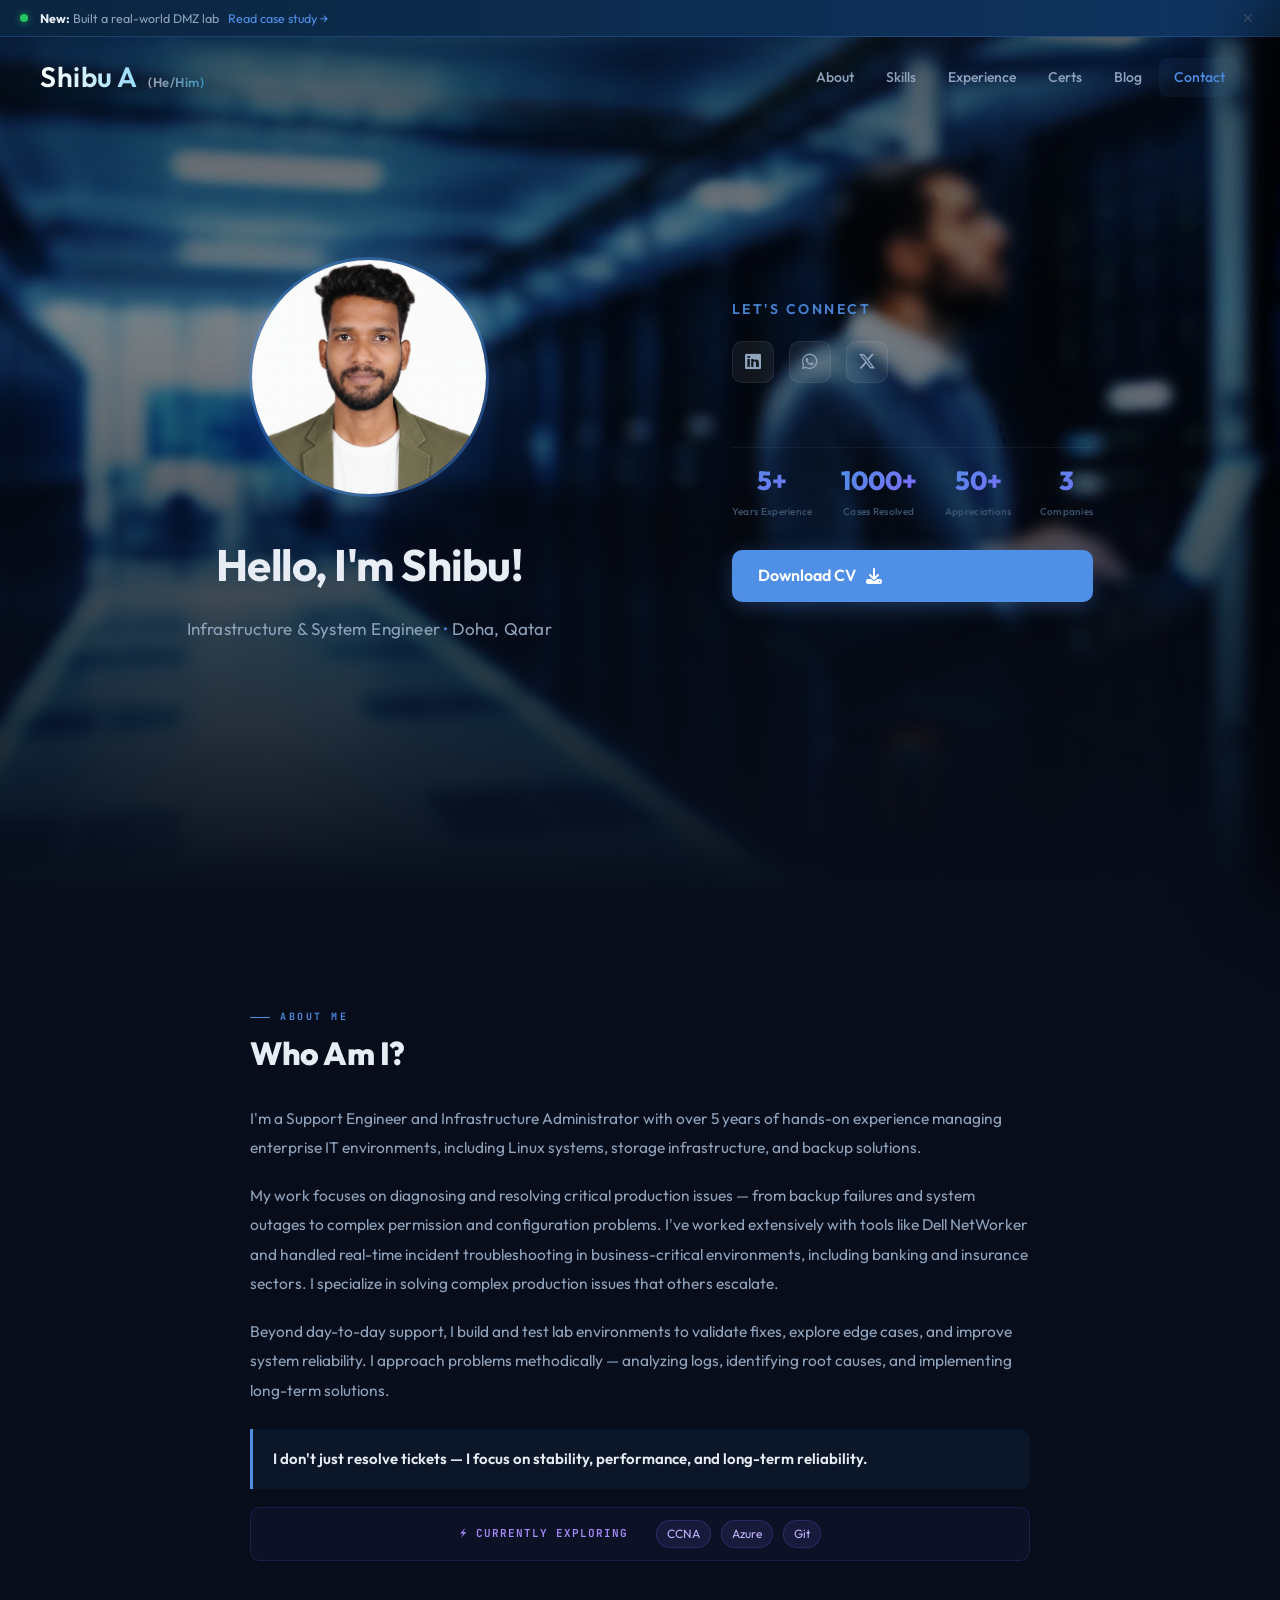
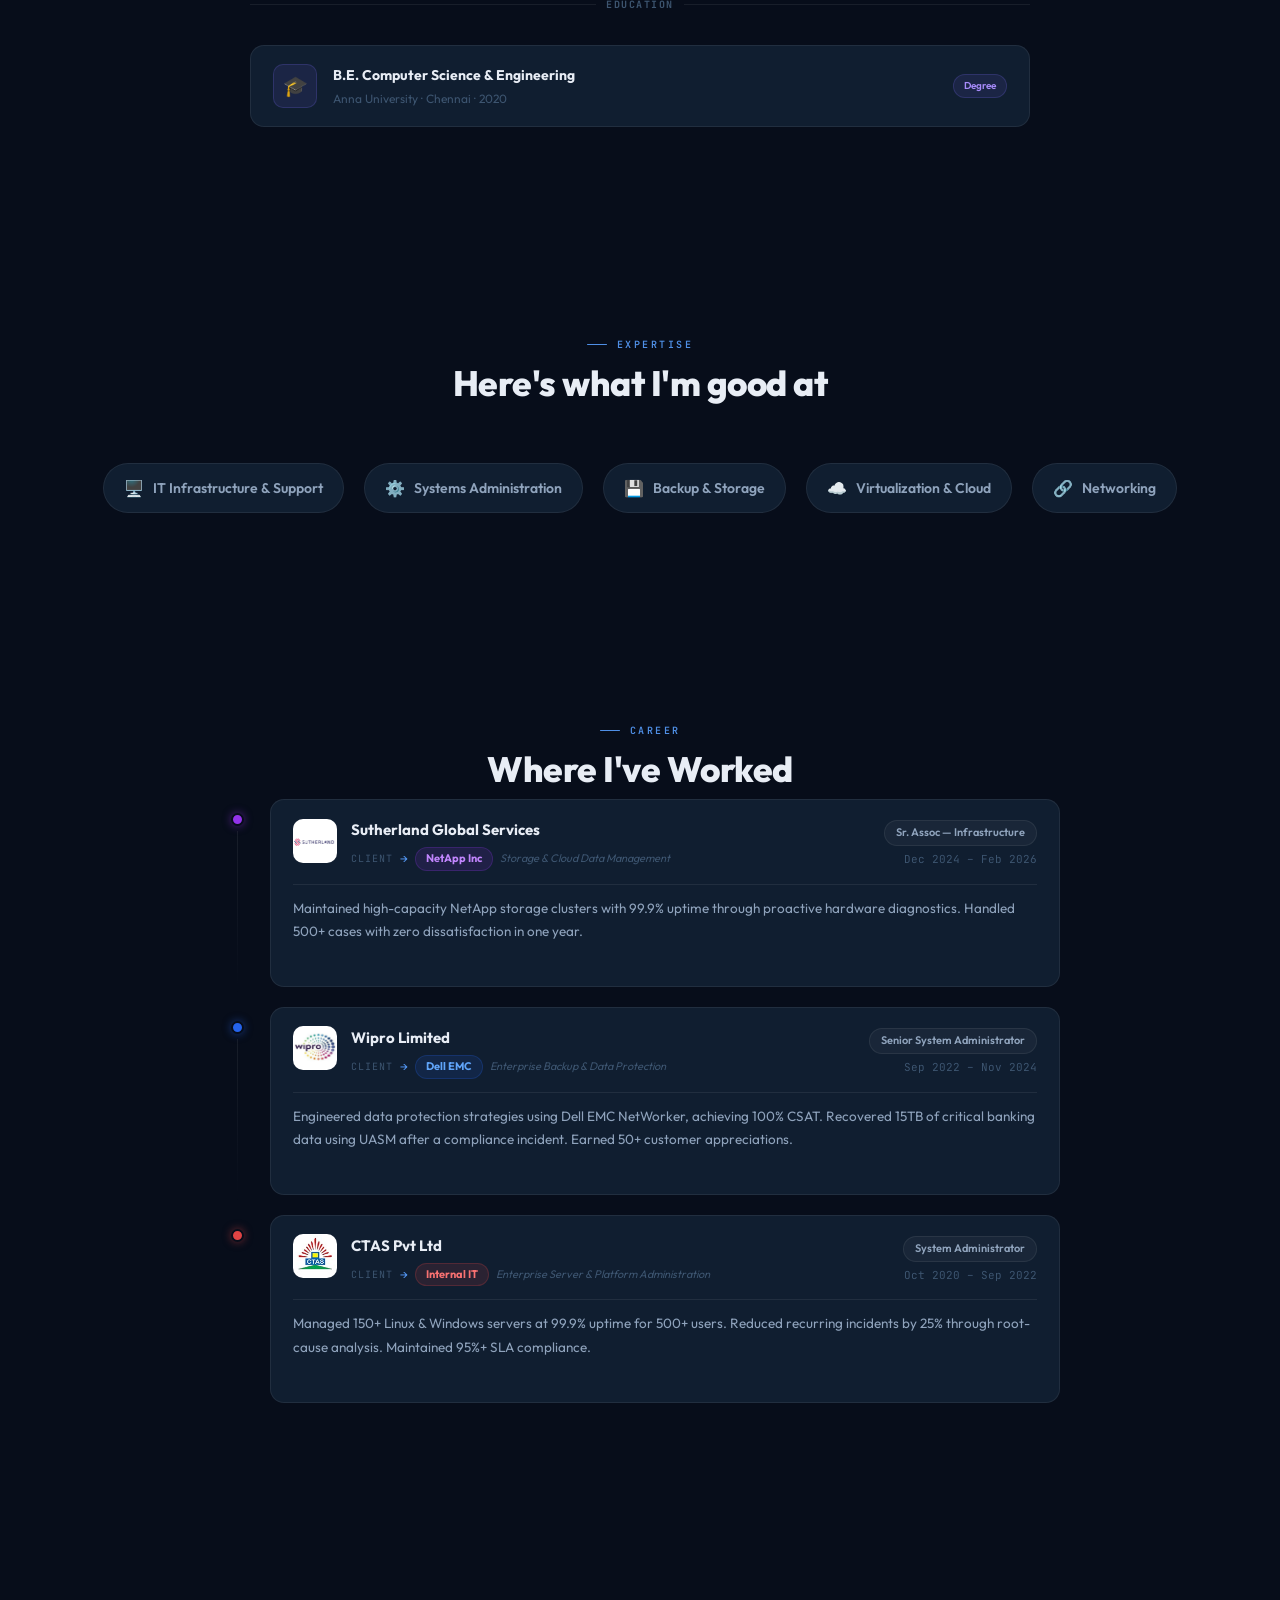
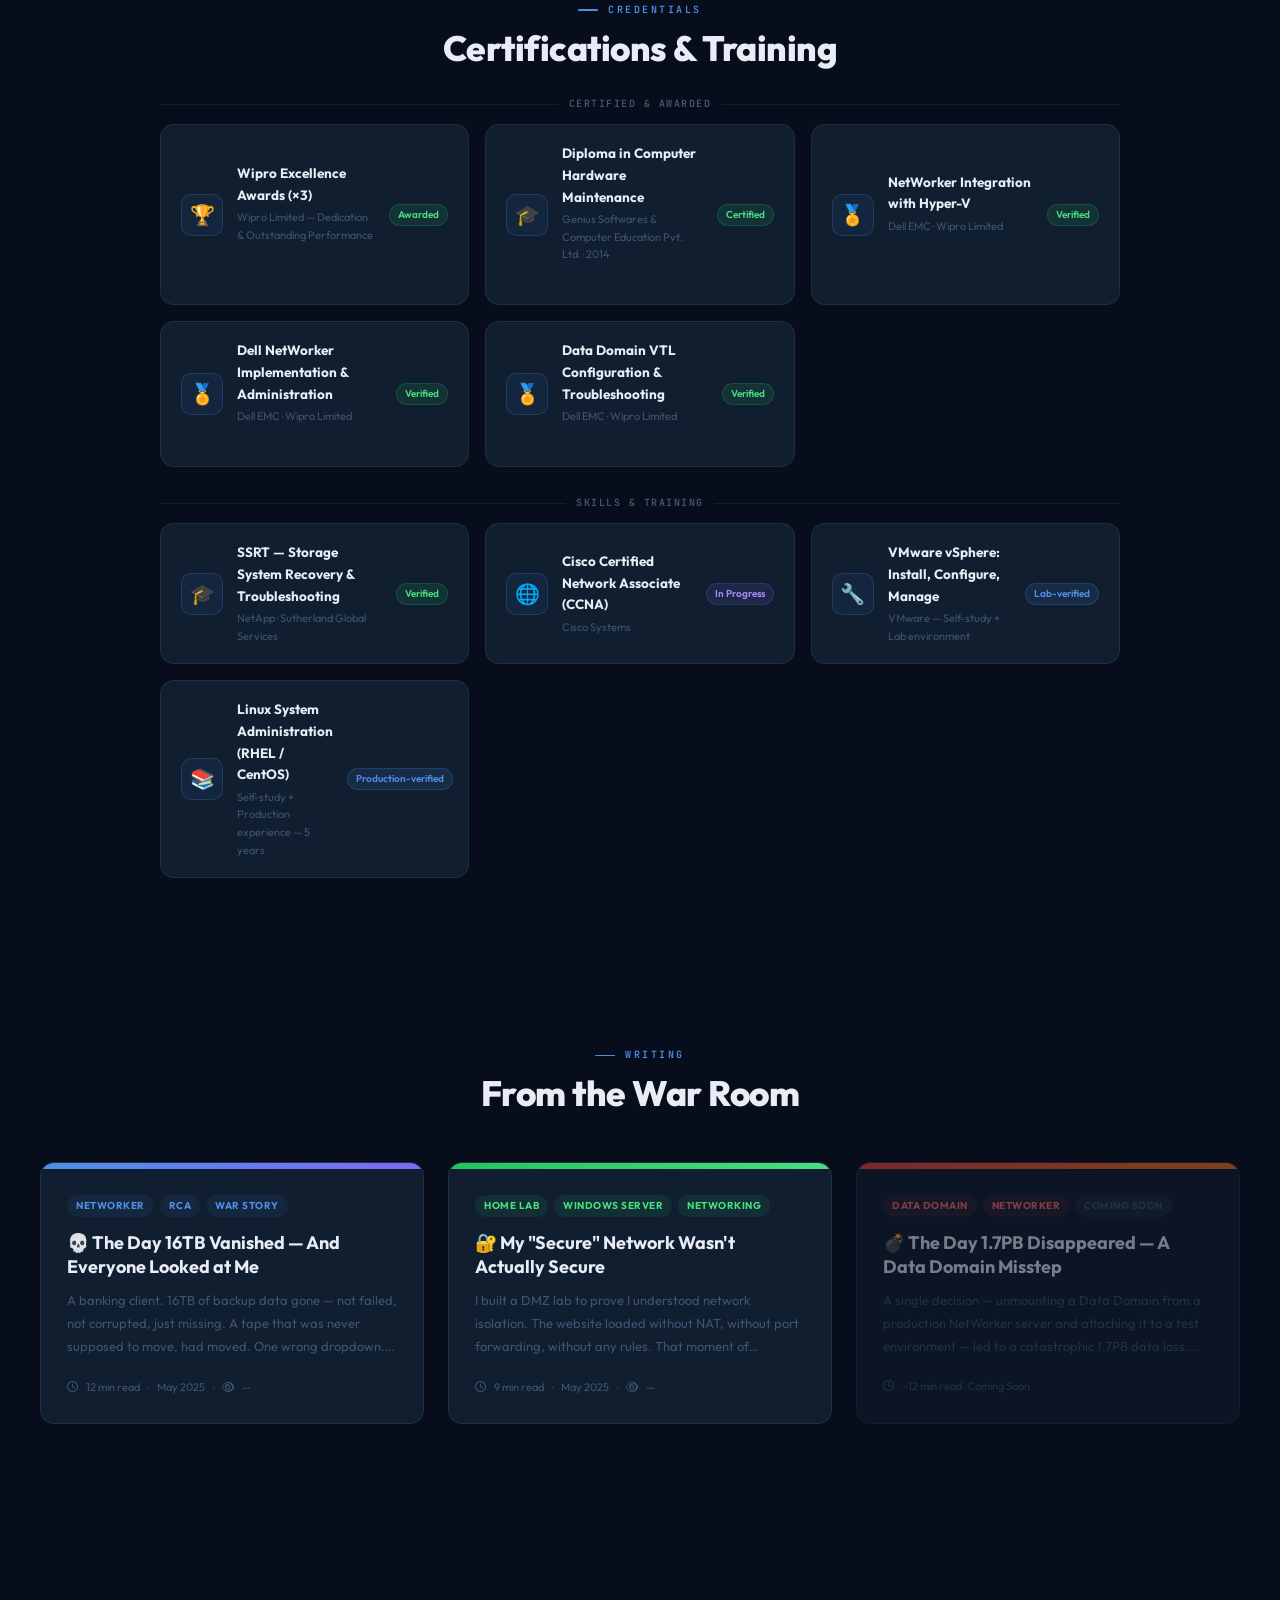
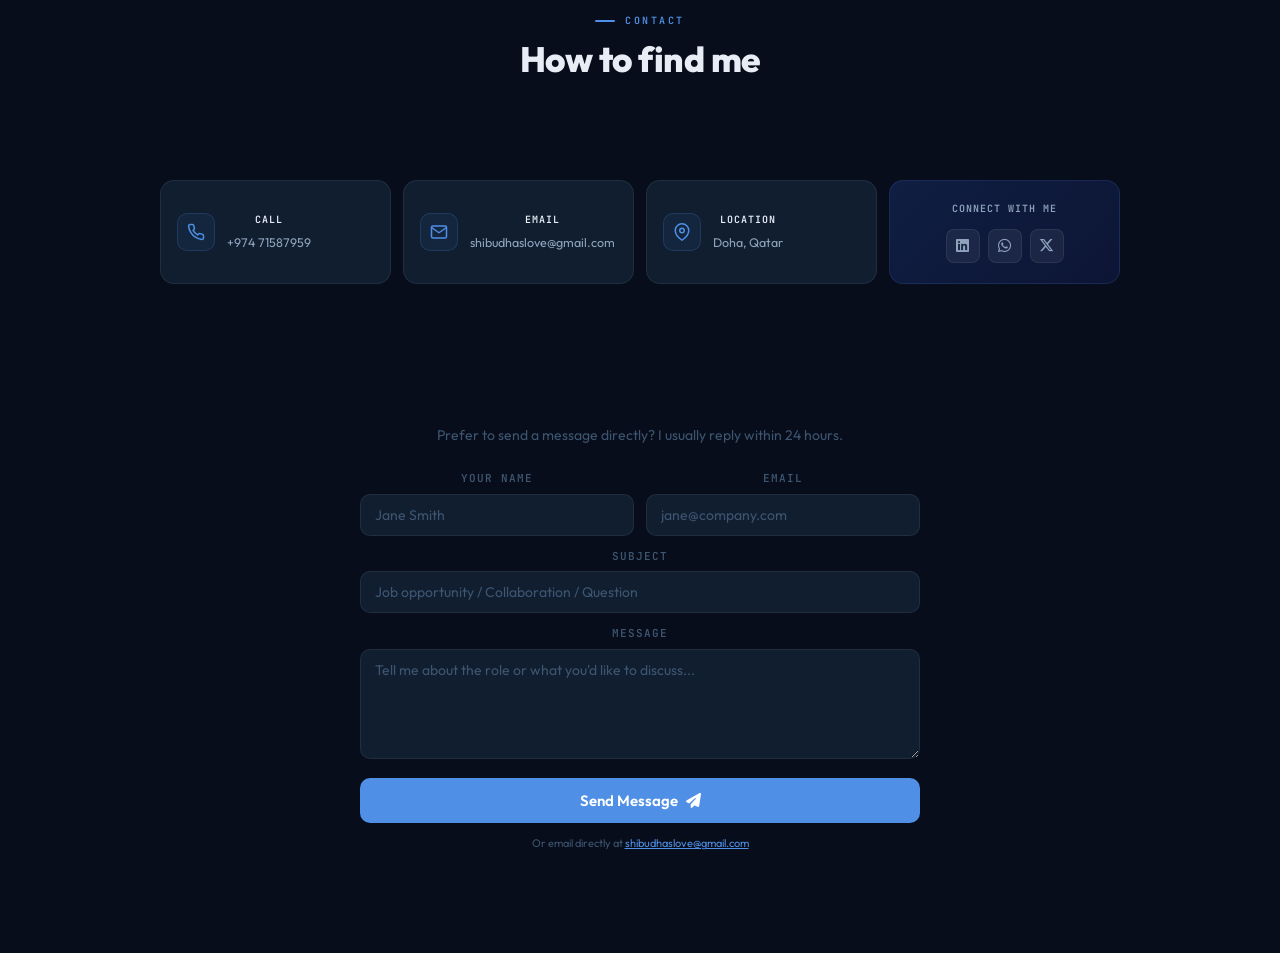
==== commit 02683cc4: "Adding Education, Certificates, Amd some features" ====
--- a/index.html
+++ b/index.html
@@ -249,13 +249,21 @@
 </head>
 <body>
 
+<!-- ══ SCROLL PROGRESS BAR ══ -->
+<div id="scroll-progress"></div>
+
+<!-- ══ BACK TO TOP ══ -->
+<button id="back-to-top" aria-label="Back to top" onclick="window.scrollTo({top:0,behavior:'smooth'})">
+  <i class="fa-solid fa-chevron-up"></i>
+</button>
+
 <!-- ══ AVAILABILITY BANNER ══ -->
 <div class="avail-banner" id="availBanner">
   <div class="avail-dot"></div>
   <span class="avail-text">
-    <strong>Open to new opportunities</strong> — Infrastructure · Backup & Storage · System Administration ·
-    <a href="https://linkedin.com/in/shibu-dhas" target="_blank">Connect on LinkedIn →</a>
-  </span>
+  <strong>New:</strong> Built a real-world DMZ lab 
+  <a href="blog-dmz-lab.html" target="_blank">Read case study →</a>
+</span>
   <button class="avail-close" onclick="closeBanner()" aria-label="Close">✕</button>
 </div>
 
@@ -271,8 +279,33 @@
       <a href="#blog">Blog</a>
       <a href="#contact">Contact</a>
     </div>
+    <button class="hamburger" id="hamburger" aria-label="Open menu" aria-expanded="false">
+      <span></span><span></span><span></span>
+    </button>
   </div>
 </nav>
+
+<!-- ══ MOBILE DRAWER ══ -->
+<div class="mobile-drawer" id="mobileDrawer" aria-hidden="true">
+  <div class="drawer-header">
+    <span class="drawer-logo">Shibu A</span>
+    <button class="drawer-close" id="drawerClose" aria-label="Close menu">✕</button>
+  </div>
+  <nav class="drawer-nav">
+    <a href="#about"       class="drawer-link"><span class="drawer-icon">👤</span>About</a>
+    <a href="#skills"      class="drawer-link"><span class="drawer-icon">⚙️</span>Skills</a>
+    <a href="#Experiences" class="drawer-link"><span class="drawer-icon">💼</span>Experience</a>
+    <a href="#certs"       class="drawer-link"><span class="drawer-icon">🎓</span>Certs</a>
+    <a href="#blog"        class="drawer-link"><span class="drawer-icon">📝</span>Blog</a>
+    <a href="#contact"     class="drawer-link"><span class="drawer-icon">📬</span>Contact</a>
+  </nav>
+  <div class="drawer-footer">
+    <a href="https://linkedin.com/in/shibu-dhas" target="_blank" class="drawer-social"><i class="fa-brands fa-linkedin"></i></a>
+    <a href="https://wa.me/+97471587959"          target="_blank" class="drawer-social"><i class="fa-brands fa-whatsapp"></i></a>
+    <a href="https://x.com/shibudhas3"            target="_blank" class="drawer-social"><i class="fa-brands fa-x-twitter"></i></a>
+  </div>
+</div>
+<div class="drawer-overlay" id="drawerOverlay"></div>
 
 <!-- ══ HERO ══ -->
 <section class="hero">
@@ -351,6 +384,19 @@
       <span class="learning-tag">CCNA</span>
       <span class="learning-tag">Azure</span>
       <span class="learning-tag">Git</span>
+    </div>
+
+    <!-- Education strip -->
+    <div style="max-width:780px;margin:36px auto 0;">
+      <div class="cert-group-label" style="margin-top:0;">Education</div>
+      <div class="education-strip">
+        <div class="edu-icon">🎓</div>
+        <div class="edu-body">
+          <div class="edu-degree">B.E. Computer Science & Engineering</div>
+          <div class="edu-detail">Anna University · Chennai · 2020</div>
+        </div>
+        <span class="edu-badge">Degree</span>
+      </div>
     </div>
   </div>
 </section>
@@ -496,68 +542,119 @@
     <h2 class="section-title">Certifications & Training</h2>
   </div>
 
-  <div class="certs-grid">
-    <div class="cert-card">
-      <div class="cert-icon">🎓</div>
-      <div class="cert-body">
-        <div class="cert-name">SSRT — Storage System Recovery & Troubleshooting</div>
-        <div class="cert-issuer">NetApp · Sutherland Global Services</div>
-      </div>
-      <span class="cert-badge badge-verified">Verified</span>
-    </div>
-    <div class="cert-card">
-      <div class="cert-icon">🏅</div>
-      <div class="cert-body">
-        <div class="cert-name">Dell EMC NetWorker — Advanced Administration</div>
-        <div class="cert-issuer">Dell EMC · Wipro Limited (Internal Certification)</div>
-      </div>
-      <span class="cert-badge badge-verified">Verified</span>
-    </div>
-    <div class="cert-card">
-      <div class="cert-icon">🏆</div>
-      <div class="cert-body">
-        <div class="cert-name">Wipro Excellence Awards (×3)</div>
-        <div class="cert-issuer">Wipro Limited — Dedication & Outstanding Performance</div>
-      </div>
-      <span class="cert-badge badge-verified">Awarded</span>
-    </div>
-<div class="cert-card">
-  <div class="cert-icon">🎓</div>
-  <div class="cert-body">
-    <div class="cert-name">Diploma in Computer Hardware Maintenance</div>
-    <div class="cert-issuer">
-      Genius Softwares & Computer Education Pvt. Ltd. · 2014
-    </div>
-  </div>
-  <span class="cert-badge badge-verified">Certified</span>
+  <!-- Group 1: Certified & Awarded (have documents) -->
+  <div style="max-width:960px;margin:0 auto;">
+    <div class="cert-group-label">Certified &amp; Awarded</div>
+    <div class="certs-grid" style="margin-top:0;">
+
+      <div class="cert-card has-doc" onclick="openCertModal('Wipro Excellence Award ×3','assets/img/certs/wipro-award.jpg',)">
+        <div class="cert-icon">🏆</div>
+        <div class="cert-body">
+          <div class="cert-name">Wipro Excellence Awards (×3)</div>
+          <div class="cert-issuer">Wipro Limited — Dedication & Outstanding Performance</div>
+          <div class="cert-view-link"><i class="fa-solid fa-eye"></i> View Certificate</div>
+        </div>
+        <span class="cert-badge badge-verified">Awarded</span>
+      </div>
+
+      <div class="cert-card has-doc" onclick="openCertModal('Diploma in Computer Hardware Maintenance','assets/img/certs/diploma-hardware.jpg')">
+        <div class="cert-icon">🎓</div>
+        <div class="cert-body">
+          <div class="cert-name">Diploma in Computer Hardware Maintenance</div>
+          <div class="cert-issuer">Genius Softwares & Computer Education Pvt. Ltd. · 2014</div>
+          <div class="cert-view-link"><i class="fa-solid fa-eye"></i> View Certificate</div>
+        </div>
+        <span class="cert-badge badge-verified">Certified</span>
+      </div>
+
+      <div class="cert-card has-doc" onclick="openCertModal('NetWorker Integration with Hyper-V','assets/img/certs/networker-hyperv.jpg')">
+        <div class="cert-icon">🏅</div>
+        <div class="cert-body">
+          <div class="cert-name">NetWorker Integration with Hyper-V</div>
+          <div class="cert-issuer">Dell EMC · Wipro Limited</div>
+          <div class="cert-view-link"><i class="fa-solid fa-eye"></i> View Certificate</div>
+        </div>
+        <span class="cert-badge badge-verified">Verified</span>
+      </div>
+
+      <div class="cert-card has-doc" onclick="openCertModal('Dell NetWorker Implementation and Administration','assets/img/certs/networker-admin.jpg')">
+        <div class="cert-icon">🏅</div>
+        <div class="cert-body">
+          <div class="cert-name">Dell NetWorker Implementation & Administration</div>
+          <div class="cert-issuer">Dell EMC · Wipro Limited</div>
+          <div class="cert-view-link"><i class="fa-solid fa-eye"></i> View Certificate</div>
+        </div>
+        <span class="cert-badge badge-verified">Verified</span>
+      </div>
+
+      <div class="cert-card has-doc" onclick="openCertModal('Data Domain VTL Configuration and Troubleshooting','assets/img/certs/data-domain-vtl.jpg')">
+        <div class="cert-icon">🏅</div>
+        <div class="cert-body">
+          <div class="cert-name">Data Domain VTL Configuration & Troubleshooting</div>
+          <div class="cert-issuer">Dell EMC · Wipro Limited</div>
+          <div class="cert-view-link"><i class="fa-solid fa-eye"></i> View Certificate</div>
+        </div>
+        <span class="cert-badge badge-verified">Verified</span>
+      </div>
+
+    </div>
+
+    <!-- Group 2: Skills & Training (no documents) -->
+    <div class="cert-group-label">Skills &amp; Training</div>
+    <div class="certs-grid" style="margin-top:0;">
+
+      <div class="cert-card">
+        <div class="cert-icon">🎓</div>
+        <div class="cert-body">
+          <div class="cert-name">SSRT — Storage System Recovery & Troubleshooting</div>
+          <div class="cert-issuer">NetApp · Sutherland Global Services</div>
+        </div>
+        <span class="cert-badge badge-verified">Verified</span>
+      </div>
+
+      <div class="cert-card">
+        <div class="cert-icon">🌐</div>
+        <div class="cert-body">
+          <div class="cert-name">Cisco Certified Network Associate (CCNA)</div>
+          <div class="cert-issuer">Cisco Systems</div>
+        </div>
+        <span class="cert-badge badge-learning">In Progress</span>
+      </div>
+
+      <div class="cert-card">
+        <div class="cert-icon">🔧</div>
+        <div class="cert-body">
+          <div class="cert-name">VMware vSphere: Install, Configure, Manage</div>
+          <div class="cert-issuer">VMware — Self-study + Lab environment</div>
+        </div>
+        <span class="cert-badge badge-training">Lab-verified</span>
+      </div>
+
+      <div class="cert-card">
+        <div class="cert-icon">📚</div>
+        <div class="cert-body">
+          <div class="cert-name">Linux System Administration (RHEL / CentOS)</div>
+          <div class="cert-issuer">Self-study + Production experience — 5 years</div>
+        </div>
+        <span class="cert-badge badge-training">Production-verified</span>
+      </div>
+
+    </div>
+  </div>
+</section>
+
+<!-- ══ CERT MODAL ══ -->
+<div id="certModal" onclick="closeCertModal(event)">
+  <div class="cert-modal-inner">
+    <div class="cert-modal-header">
+      <span class="cert-modal-title" id="certModalTitle"></span>
+      <button class="cert-modal-close" onclick="closeCertModal()">✕</button>
+    </div>
+    <div class="cert-modal-img-wrap">
+      <img id="certModalImg" src="" alt="Certificate">
+    </div>
+  </div>
 </div>
-
-    <div class="cert-card">
-  <div class="cert-icon">🌐</div>
-  <div class="cert-body">
-    <div class="cert-name">Cisco Certified Network Associate (CCNA)</div>
-    <div class="cert-issuer">Cisco Systems</div>
-  </div>
-      <span class="cert-badge badge-learning">In Progress</span>
-    </div>
-    <div class="cert-card">
-      <div class="cert-icon">🔧</div>
-      <div class="cert-body">
-        <div class="cert-name">VMware vSphere: Install, Configure, Manage</div>
-        <div class="cert-issuer">VMware — Self-study + Lab environment</div>
-      </div>
-      <span class="cert-badge badge-training">Lab-verified</span>
-    </div>
-    <div class="cert-card">
-      <div class="cert-icon">📚</div>
-      <div class="cert-body">
-        <div class="cert-name">Linux System Administration (RHEL / CentOS)</div>
-        <div class="cert-issuer">Self-study + Production experience — 5 years</div>
-      </div>
-      <span class="cert-badge badge-training">Production-verified</span>
-    </div>
-  </div>
-</section>
 
 <!-- ══ BLOG ══ -->
 <section id="blog" class="reveal">
@@ -578,7 +675,7 @@
         <div class="blog-card-title">💀 The Day 16TB Vanished — And Everyone Looked at Me</div>
         <div class="blog-card-excerpt">A banking client. 16TB of backup data gone — not failed, not corrupted, just missing. A tape that was never supposed to move, had moved. One wrong dropdown. 45 days of investigation. Here's how we found out what really happened.</div>
         <div class="blog-card-footer">
-          <div class="blog-card-meta"><i class="fa-regular fa-clock"></i> 12 min read <span>·</span> May 2025</div>
+          <div class="blog-card-meta"><i class="fa-regular fa-clock"></i> 12 min read <span>·</span> May 2025 <span>·</span> <i class="fa-regular fa-eye"></i> <span class="blog-view-count" data-blog="16tb">—</span></div>
           <div class="blog-card-read">Read post <i class="fa-solid fa-arrow-right"></i></div>
         </div>
       </div>
@@ -595,7 +692,7 @@
     <div class="blog-card-title">🔐 My "Secure" Network Wasn't Actually Secure</div>
     <div class="blog-card-excerpt">I built a DMZ lab to prove I understood network isolation. The website loaded without NAT, without port forwarding, without any rules. That moment of confusion taught me more than six months of reading ever did.</div>
     <div class="blog-card-footer">
-      <div class="blog-card-meta"><i class="fa-regular fa-clock"></i> 9 min read <span>·</span> May 2025</div>
+      <div class="blog-card-meta"><i class="fa-regular fa-clock"></i> 9 min read <span>·</span> May 2025 <span>·</span> <i class="fa-regular fa-eye"></i> <span class="blog-view-count" data-blog="dmz-lab">—</span></div>
       <div class="blog-card-read">Read post <i class="fa-solid fa-arrow-right"></i></div>
     </div>
   </div>
@@ -711,4 +808,4 @@
 
 <script src="script.js"></script>
 </body>
-</html>
+</html>
--- a/Style.css
+++ b/Style.css
@@ -1068,4 +1068,401 @@
 /* Show overlay text */
 .skill-box:hover .skill-overlay-text {
   opacity: 1;
+}
+/* ════════════════════════════════════════
+   SCROLL PROGRESS BAR
+════════════════════════════════════════ */
+#scroll-progress {
+  position: fixed;
+  top: 0;
+  left: 0;
+  height: 3px;
+  width: 0%;
+  background: linear-gradient(90deg, var(--accent), var(--purple));
+  z-index: 9999;
+  transition: width 0.1s linear;
+  box-shadow: 0 0 8px rgba(79,143,230,0.6);
+}
+
+/* ════════════════════════════════════════
+   BACK TO TOP BUTTON
+════════════════════════════════════════ */
+#back-to-top {
+  position: fixed;
+  bottom: 32px;
+  right: 28px;
+  width: 44px;
+  height: 44px;
+  background: var(--bg-card);
+  border: 1px solid rgba(79,143,230,0.3);
+  border-radius: 12px;
+  color: var(--accent);
+  font-size: 16px;
+  cursor: pointer;
+  display: flex;
+  align-items: center;
+  justify-content: center;
+  z-index: 400;
+  opacity: 0;
+  transform: translateY(12px);
+  transition: opacity 0.3s ease, transform 0.3s ease,
+              background 0.2s, border-color 0.2s, box-shadow 0.2s;
+  pointer-events: none;
+}
+#back-to-top.visible {
+  opacity: 1;
+  transform: translateY(0);
+  pointer-events: all;
+}
+#back-to-top:hover {
+  background: var(--accent);
+  color: white;
+  border-color: var(--accent);
+  box-shadow: 0 6px 20px rgba(79,143,230,0.4);
+  transform: translateY(-2px);
+}
+
+/* ════════════════════════════════════════
+   ACTIVE NAV LINK HIGHLIGHT (desktop)
+════════════════════════════════════════ */
+.nav-right a.nav-active {
+  color: var(--accent) !important;
+  background: rgba(79,143,230,0.08);
+}
+
+/* ════════════════════════════════════════
+   HAMBURGER BUTTON
+════════════════════════════════════════ */
+.hamburger {
+  display: none;
+  flex-direction: column;
+  justify-content: center;
+  gap: 5px;
+  width: 40px;
+  height: 40px;
+  background: rgba(255,255,255,0.05);
+  border: 1px solid rgba(255,255,255,0.08);
+  border-radius: 10px;
+  cursor: pointer;
+  padding: 8px 9px;
+  transition: background 0.2s;
+  flex-shrink: 0;
+}
+.hamburger:hover { background: rgba(255,255,255,0.1); }
+.hamburger span {
+  display: block;
+  height: 2px;
+  width: 100%;
+  background: var(--text-primary);
+  border-radius: 2px;
+  transition: transform 0.35s cubic-bezier(.4,0,.2,1),
+              opacity 0.25s ease, width 0.3s ease;
+  transform-origin: center;
+}
+.hamburger.open span:nth-child(1) { transform: translateY(7px) rotate(45deg); }
+.hamburger.open span:nth-child(2) { opacity: 0; width: 0; }
+.hamburger.open span:nth-child(3) { transform: translateY(-7px) rotate(-45deg); }
+
+/* ════════════════════════════════════════
+   MOBILE DRAWER
+════════════════════════════════════════ */
+.mobile-drawer {
+  position: fixed;
+  top: 0; right: 0;
+  width: min(300px, 82vw);
+  height: 100dvh;
+  background: #080f1e;
+  border-left: 1px solid rgba(79,143,230,0.15);
+  z-index: 500;
+  display: flex;
+  flex-direction: column;
+  transform: translateX(100%);
+  transition: transform 0.38s cubic-bezier(.4,0,.2,1);
+  box-shadow: -20px 0 60px rgba(0,0,0,0.6);
+  will-change: transform;
+}
+.mobile-drawer.open { transform: translateX(0); }
+
+.drawer-overlay {
+  position: fixed;
+  inset: 0;
+  background: rgba(0,0,0,0.55);
+  backdrop-filter: blur(3px);
+  z-index: 490;
+  opacity: 0;
+  pointer-events: none;
+  transition: opacity 0.35s ease;
+}
+.drawer-overlay.visible { opacity: 1; pointer-events: all; }
+
+.drawer-header {
+  display: flex;
+  align-items: center;
+  justify-content: space-between;
+  padding: 20px 22px 18px;
+  border-bottom: 1px solid rgba(255,255,255,0.06);
+}
+.drawer-logo {
+  font-size: 17px;
+  font-weight: 700;
+  color: var(--text-primary);
+  letter-spacing: -0.3px;
+}
+.drawer-close {
+  background: rgba(255,255,255,0.05);
+  border: 1px solid rgba(255,255,255,0.08);
+  color: var(--text-muted);
+  font-size: 16px;
+  width: 34px; height: 34px;
+  border-radius: 8px;
+  cursor: pointer;
+  display: flex; align-items: center; justify-content: center;
+  transition: all 0.2s;
+}
+.drawer-close:hover { background: rgba(255,255,255,0.1); color: var(--text-primary); }
+
+.drawer-nav {
+  flex: 1;
+  display: flex;
+  flex-direction: column;
+  padding: 16px 14px;
+  gap: 4px;
+  overflow-y: auto;
+}
+.drawer-link {
+  display: flex;
+  align-items: center;
+  gap: 14px;
+  padding: 14px 16px;
+  border-radius: 12px;
+  text-decoration: none;
+  color: var(--text-secondary);
+  font-size: 15px;
+  font-weight: 500;
+  border: 1px solid transparent;
+  opacity: 0;
+  transform: translateX(20px);
+  transition: background 0.2s, color 0.2s, border-color 0.2s,
+              opacity 0.3s ease, transform 0.3s ease;
+}
+.mobile-drawer.open .drawer-link { opacity: 1; transform: translateX(0); }
+.mobile-drawer.open .drawer-link:nth-child(1) { transition-delay: 0.05s; }
+.mobile-drawer.open .drawer-link:nth-child(2) { transition-delay: 0.09s; }
+.mobile-drawer.open .drawer-link:nth-child(3) { transition-delay: 0.13s; }
+.mobile-drawer.open .drawer-link:nth-child(4) { transition-delay: 0.17s; }
+.mobile-drawer.open .drawer-link:nth-child(5) { transition-delay: 0.21s; }
+.mobile-drawer.open .drawer-link:nth-child(6) { transition-delay: 0.25s; }
+
+.drawer-link:hover {
+  background: rgba(79,143,230,0.08);
+  color: var(--text-primary);
+  border-color: rgba(79,143,230,0.18);
+}
+.drawer-link.active {
+  background: rgba(79,143,230,0.1);
+  color: var(--accent);
+  border-color: rgba(79,143,230,0.25);
+}
+.drawer-icon { font-size: 18px; width: 24px; text-align: center; flex-shrink: 0; }
+
+.drawer-footer {
+  padding: 18px 22px 28px;
+  border-top: 1px solid rgba(255,255,255,0.06);
+  display: flex;
+  gap: 12px;
+}
+.drawer-social {
+  width: 40px; height: 40px;
+  background: rgba(255,255,255,0.04);
+  border: 1px solid rgba(255,255,255,0.08);
+  border-radius: 10px;
+  display: flex; align-items: center; justify-content: center;
+  color: var(--text-muted);
+  font-size: 16px;
+  text-decoration: none;
+  transition: all 0.2s;
+}
+.drawer-social:hover { background: rgba(79,143,230,0.12); color: var(--accent); border-color: rgba(79,143,230,0.3); }
+
+/* ════════════════════════════════════════
+   EDUCATION STRIP
+════════════════════════════════════════ */
+.education-strip {
+  max-width: 780px;
+  margin: 32px auto 0;
+  background: var(--bg-card);
+  border: 1px solid var(--border);
+  border-radius: var(--radius);
+  padding: 18px 22px;
+  display: flex;
+  align-items: center;
+  gap: 16px;
+  transition: border-color 0.25s, transform 0.25s;
+}
+.education-strip:hover {
+  border-color: rgba(124,106,247,0.3);
+  transform: translateY(-2px);
+}
+.edu-icon {
+  width: 44px; height: 44px;
+  background: rgba(124,106,247,0.1);
+  border: 1px solid rgba(124,106,247,0.2);
+  border-radius: 10px;
+  display: flex; align-items: center; justify-content: center;
+  font-size: 20px; flex-shrink: 0;
+}
+.edu-body { flex: 1; }
+.edu-degree {
+  font-size: 14px;
+  font-weight: 700;
+  color: var(--text-primary);
+  margin-bottom: 3px;
+}
+.edu-detail {
+  font-size: 12px;
+  color: var(--text-muted);
+}
+.edu-badge {
+  font-size: 10px;
+  font-weight: 600;
+  padding: 3px 10px;
+  border-radius: 20px;
+  background: rgba(124,106,247,0.1);
+  color: #a78bfa;
+  border: 1px solid rgba(124,106,247,0.2);
+  white-space: nowrap;
+  flex-shrink: 0;
+}
+
+/* ════════════════════════════════════════
+   CERT GROUPS
+════════════════════════════════════════ */
+.cert-group-label {
+  display: flex;
+  align-items: center;
+  gap: 10px;
+  font-size: 10px;
+  font-weight: 700;
+  letter-spacing: 1.5px;
+  text-transform: uppercase;
+  color: var(--text-muted);
+  margin: 28px 0 12px;
+  font-family: 'JetBrains Mono', monospace;
+}
+.cert-group-label::before, .cert-group-label::after {
+  content: '';
+  flex: 1;
+  height: 1px;
+  background: var(--border);
+}
+
+/* Verified cert card — clickable */
+.cert-card.has-doc {
+  cursor: pointer;
+}
+.cert-card.has-doc:hover .cert-view-link {
+  opacity: 1;
+  transform: translateX(0);
+}
+.cert-view-link {
+  font-size: 11px;
+  font-weight: 600;
+  color: var(--accent);
+  margin-top: 5px;
+  display: flex;
+  align-items: center;
+  gap: 4px;
+  opacity: 0;
+  transform: translateX(-6px);
+  transition: opacity 0.2s, transform 0.2s;
+  font-family: 'JetBrains Mono', monospace;
+}
+
+/* ════════════════════════════════════════
+   CERT MODAL (image lightbox)
+════════════════════════════════════════ */
+#certModal {
+  position: fixed;
+  inset: 0;
+  background: rgba(4,9,18,0.92);
+  backdrop-filter: blur(20px);
+  z-index: 1000;
+  display: flex;
+  align-items: center;
+  justify-content: center;
+  padding: 20px;
+  opacity: 0;
+  visibility: hidden;
+  transition: opacity 0.3s ease, visibility 0.3s ease;
+}
+#certModal.active { opacity: 1; visibility: visible; }
+
+.cert-modal-inner {
+  position: relative;
+  max-width: 860px;
+  width: 100%;
+  background: var(--bg-surface);
+  border: 1px solid rgba(79,143,230,0.2);
+  border-radius: 18px;
+  overflow: hidden;
+  box-shadow: 0 32px 80px rgba(0,0,0,0.7);
+  animation: modalIn 0.3s ease;
+}
+.cert-modal-header {
+  display: flex;
+  align-items: center;
+  justify-content: space-between;
+  padding: 16px 22px;
+  border-bottom: 1px solid var(--border);
+  background: rgba(13,24,41,0.8);
+}
+.cert-modal-title {
+  font-size: 14px;
+  font-weight: 700;
+  color: var(--text-primary);
+}
+.cert-modal-close {
+  width: 30px; height: 30px;
+  background: rgba(255,255,255,0.06);
+  border: none; border-radius: 8px;
+  color: var(--text-secondary);
+  font-size: 14px;
+  cursor: pointer;
+  display: flex; align-items: center; justify-content: center;
+  transition: all 0.2s;
+}
+.cert-modal-close:hover {
+  background: rgba(239,68,68,0.18);
+  color: #f87171;
+  transform: rotate(90deg);
+}
+.cert-modal-img-wrap {
+  padding: 24px 20px;
+  display: flex;
+  justify-content: center;
+  align-items: flex-start;
+  background: #060c18;
+  max-height: 78vh;
+  overflow-y: auto;
+  overflow-x: hidden;
+}
+.cert-modal-img-wrap img {
+  /* Never stretch — let natural aspect ratio dictate dimensions */
+  max-width: min(100%, 540px);  /* cap width so portrait certs don't spread wide */
+  width: auto;
+  height: auto;
+  max-height: 72vh;
+  border-radius: 8px;
+  display: block;
+  object-fit: contain;          /* safety net */
+  box-shadow: 0 8px 32px rgba(0,0,0,0.5);
+}
+
+/* ════════════════════════════════════════
+   MOBILE — show hamburger, hide nav-right
+════════════════════════════════════════ */
+@media (max-width: 600px) {
+  .nav-right  { display: none; }
+  .hamburger  { display: flex; }
+  body.drawer-open { overflow: hidden; }
 }
--- a/blog-style.css
+++ b/blog-style.css
@@ -305,3 +305,13 @@
   .comment-time { display: none; }
   .bac-img { width: 48px; height: 48px; }
 }
+
+/* ── Blog view count inline ── */
+.blog-view-inline {
+  color: var(--text-muted);
+  font-size: 13px;
+  display: inline-flex;
+  align-items: center;
+  gap: 4px;
+}
+.blog-view-inline i { font-size: 12px; }
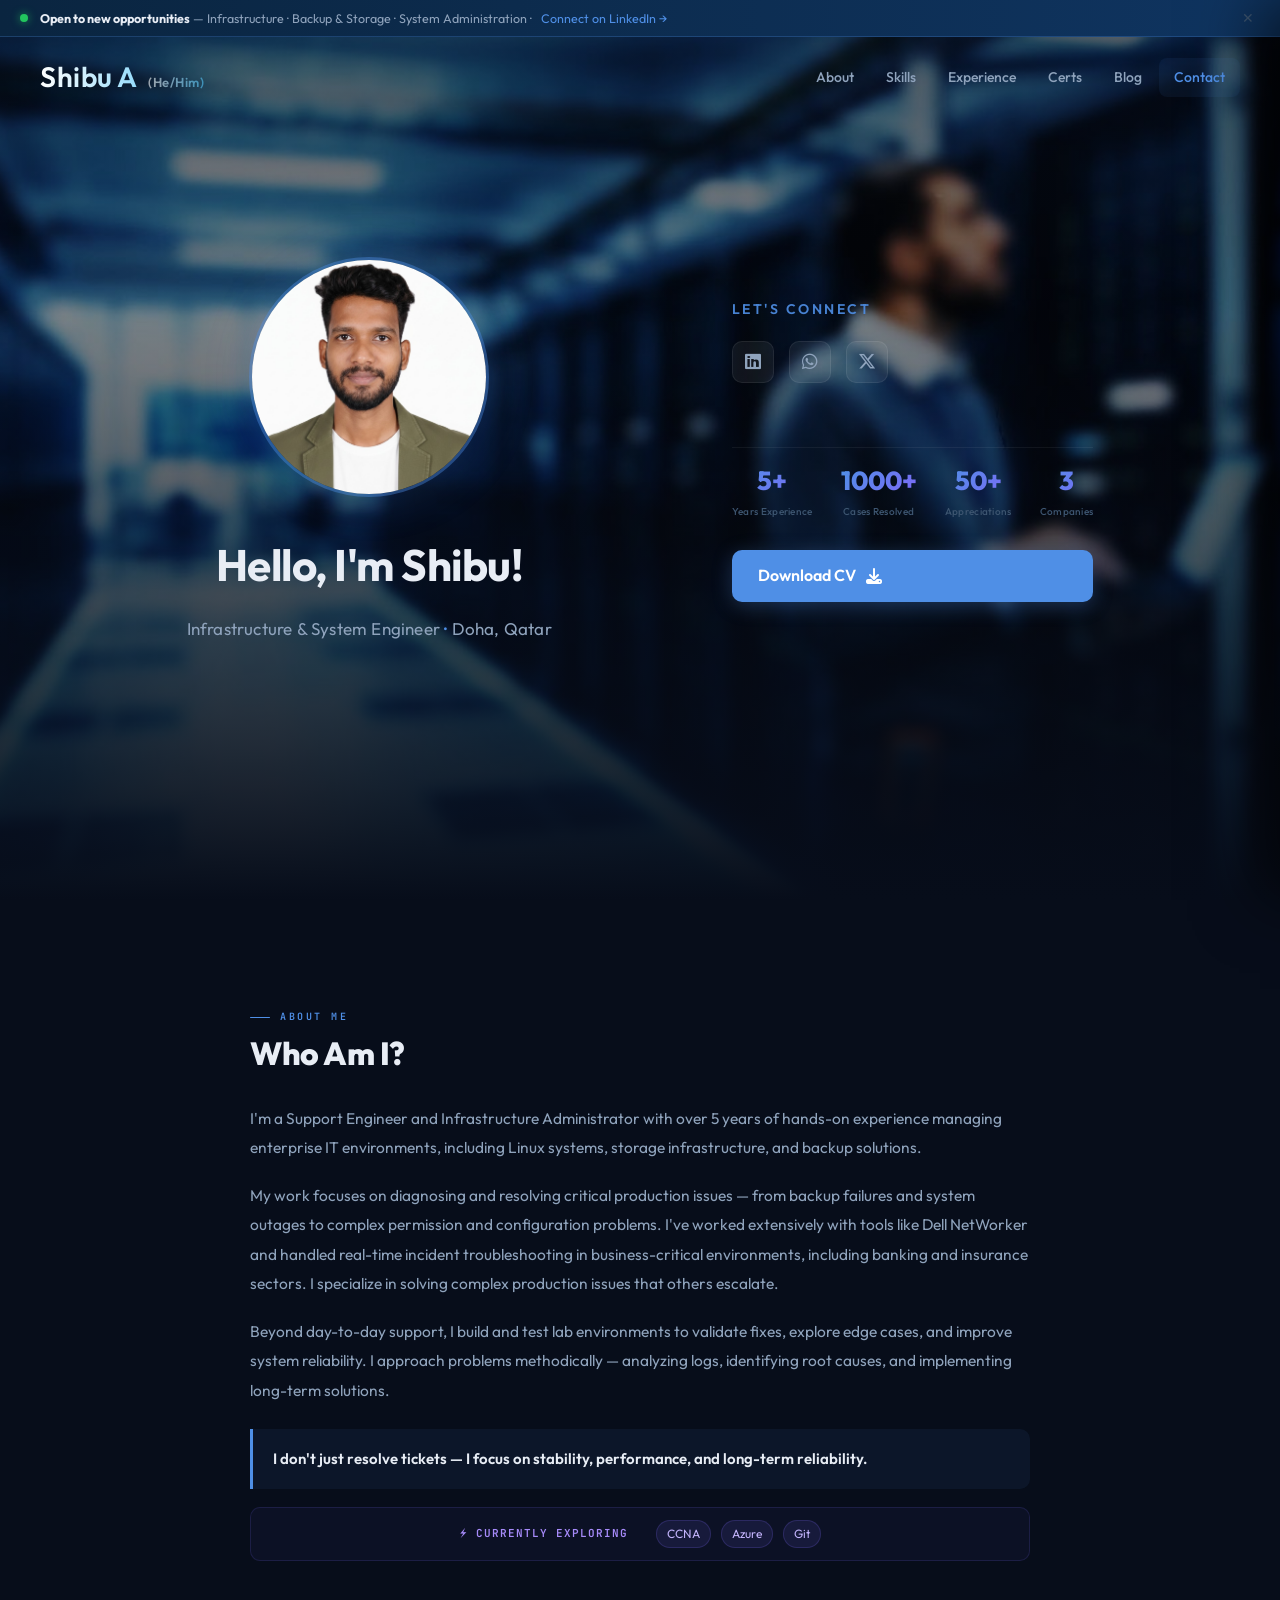
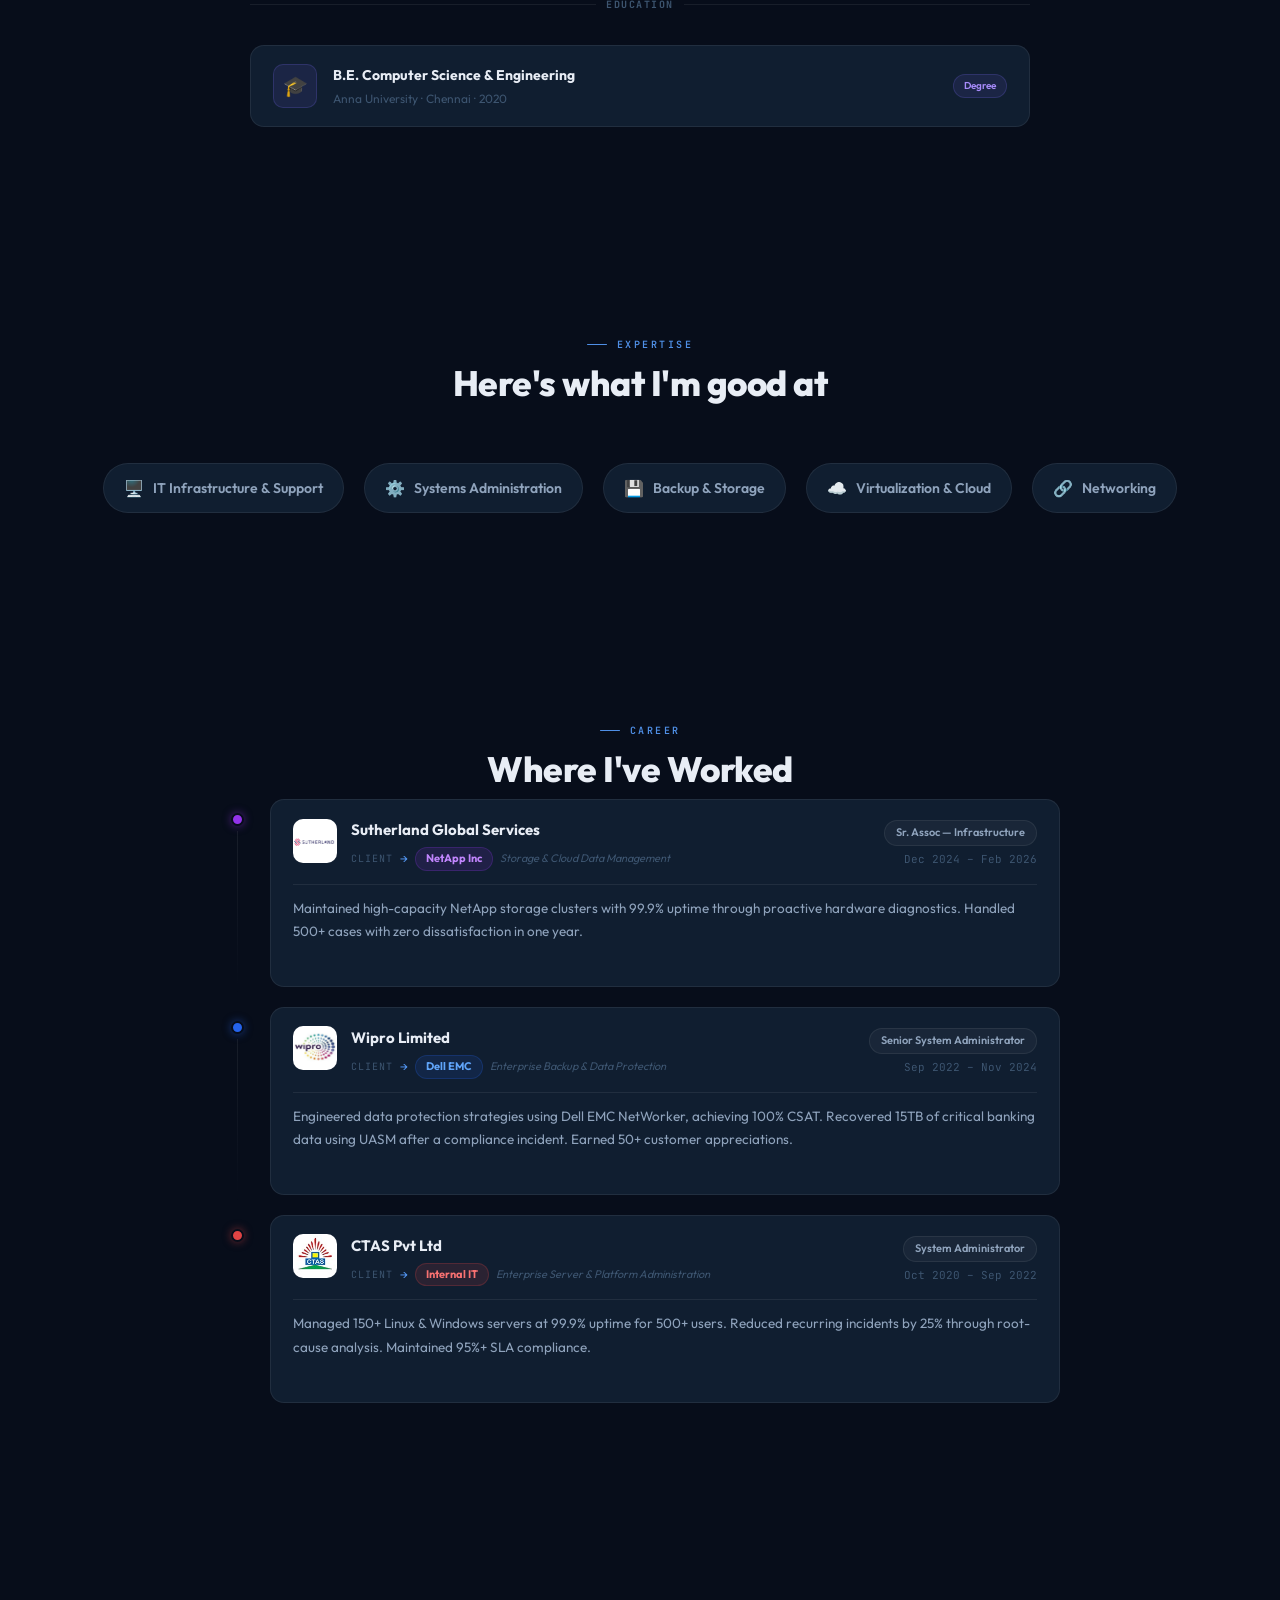
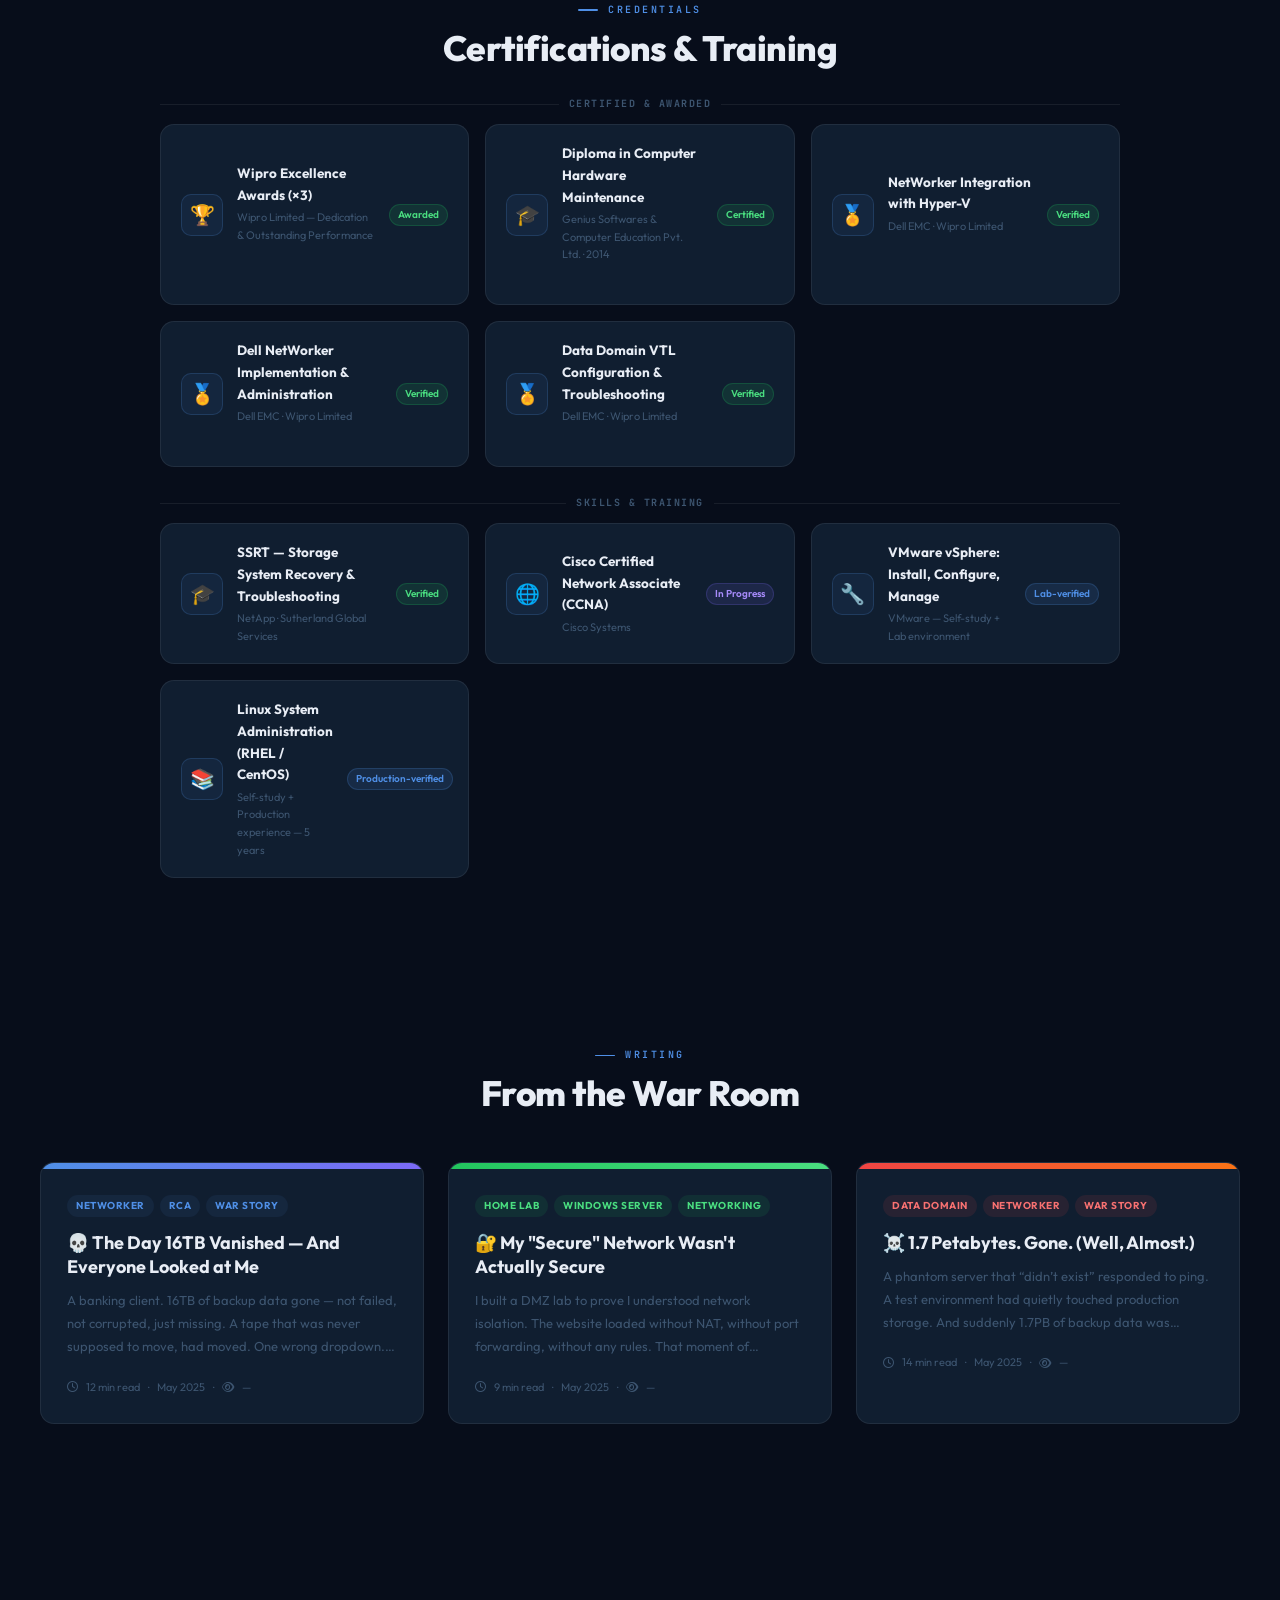
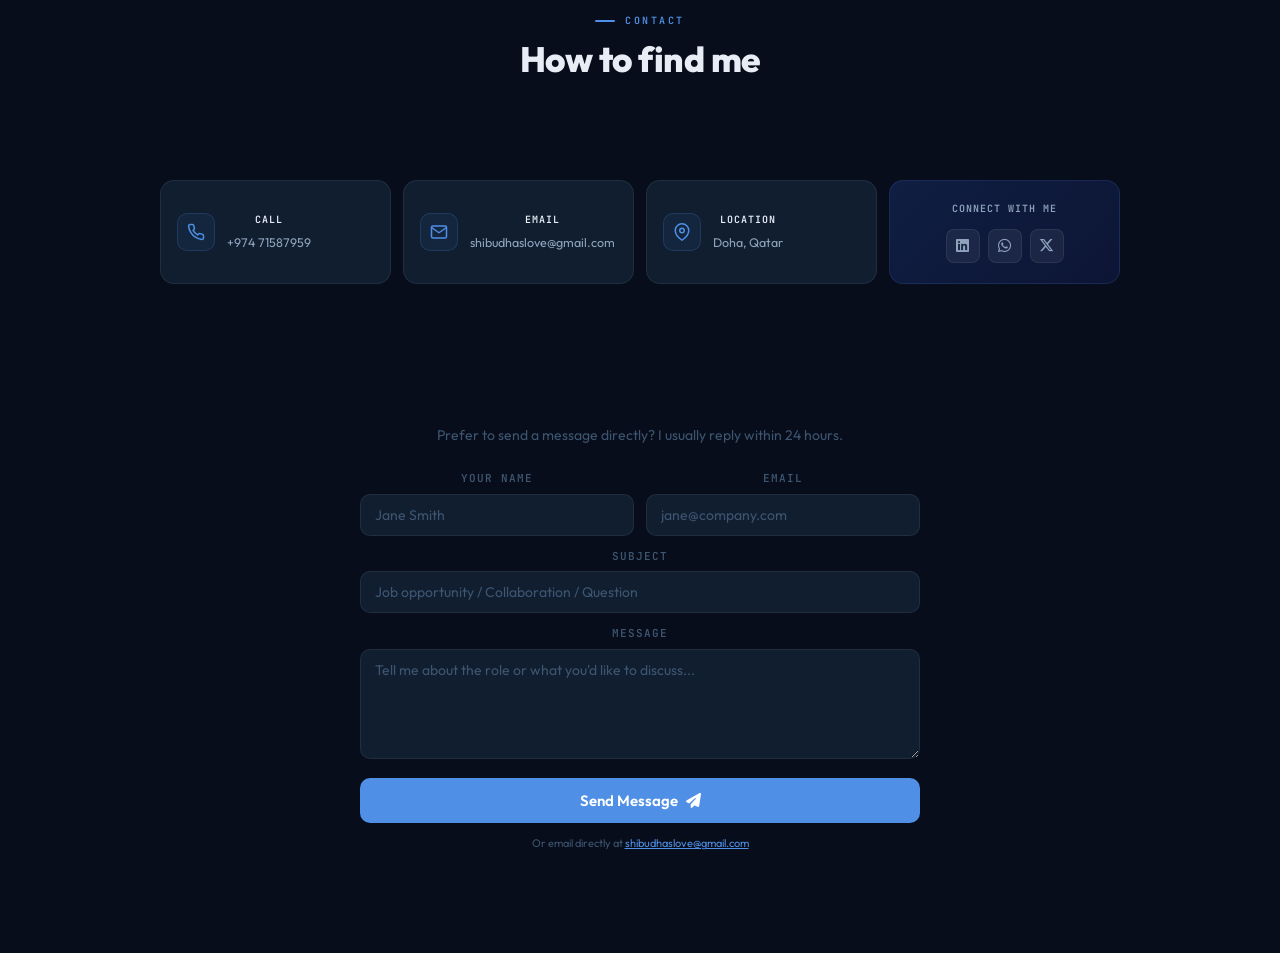
==== commit b513a970: "Blog add 1.7 Petabytes. Gone." ====
--- a/index.html
+++ b/index.html
@@ -261,9 +261,9 @@
 <div class="avail-banner" id="availBanner">
   <div class="avail-dot"></div>
   <span class="avail-text">
-  <strong>New:</strong> Built a real-world DMZ lab 
-  <a href="blog-dmz-lab.html" target="_blank">Read case study →</a>
-</span>
+    <strong>Open to new opportunities</strong> — Infrastructure · Backup & Storage · System Administration ·
+    <a href="https://linkedin.com/in/shibu-dhas" target="_blank">Connect on LinkedIn →</a>
+  </span>
   <button class="avail-close" onclick="closeBanner()" aria-label="Close">✕</button>
 </div>
 
@@ -547,7 +547,7 @@
     <div class="cert-group-label">Certified &amp; Awarded</div>
     <div class="certs-grid" style="margin-top:0;">
 
-      <div class="cert-card has-doc" onclick="openCertModal('Wipro Excellence Award ×3','assets/img/certs/wipro-award.jpg',)">
+      <div class="cert-card has-doc" onclick="openCertModal('Wipro Excellence Award ×3','assets/img/certs/wipro-award.jpg')">
         <div class="cert-icon">🏆</div>
         <div class="cert-body">
           <div class="cert-name">Wipro Excellence Awards (×3)</div>
@@ -698,33 +698,23 @@
   </div>
 </a>
 
-<!-- Coming soon card -->
-<div class="blog-card" style="opacity:0.5;cursor:default;pointer-events:none;position:relative;">
+<!-- 1.7PB blog card -->
+<a href="blog-1pb.html" class="blog-card">
   <div class="blog-card-banner" style="background:linear-gradient(90deg,#ef4444,#f97316);"></div>
   <div class="blog-card-body">
-    
     <div class="blog-card-tags">
-      <span class="blog-card-tag" style="background:rgba(239,68,68,0.12);color:#f87171;">Data Domain</span>
-      <span class="blog-card-tag" style="background:rgba(239,68,68,0.12);color:#f87171;">NetWorker</span>
-      <span class="blog-card-tag" style="background:rgba(255,255,255,0.06);color:var(--text-muted);">Coming Soon</span>
-    </div>
-
-    <div class="blog-card-title">
-      💣 The Day 1.7PB Disappeared — A Data Domain Misstep
-    </div>
-
-    <div class="blog-card-excerpt">
-      A single decision — unmounting a Data Domain from a production NetWorker server and attaching it to a test environment — led to a catastrophic 1.7PB data loss. Here’s what actually happened, and why one wrong move can wipe out everything.
-    </div>
-
+      <span class="blog-card-tag" style="background:rgba(239,68,68,0.1);color:#f87171;">Data Domain</span>
+      <span class="blog-card-tag" style="background:rgba(239,68,68,0.1);color:#f87171;">NetWorker</span>
+      <span class="blog-card-tag" style="background:rgba(239,68,68,0.1);color:#f87171;">War Story</span>
+    </div>
+    <div class="blog-card-title">&#x2620;&#xFE0F; 1.7 Petabytes. Gone. (Well, Almost.)</div>
+    <div class="blog-card-excerpt">A phantom server that &#x201C;didn&#x2019;t exist&#x201D; responded to ping. A test environment had quietly touched production storage. And suddenly 1.7PB of backup data was hanging by a thread &#x2014; protected by one compliance setting that someone had the good sense to enable years ago.</div>
     <div class="blog-card-footer">
-      <div class="blog-card-meta">
-        <i class="fa-regular fa-clock"></i> ~12 min read · Coming Soon
-      </div>
-    </div>
-
-  </div>
-</div>
+      <div class="blog-card-meta"><i class="fa-regular fa-clock"></i> 14 min read <span>&#xB7;</span> May 2025 <span>&#xB7;</span> <i class="fa-regular fa-eye"></i> <span class="blog-view-count" data-blog="1pb">&#x2014;</span></div>
+      <div class="blog-card-read">Read post <i class="fa-solid fa-arrow-right"></i></div>
+    </div>
+  </div>
+</a>
   </div>
 </section>
 
@@ -808,4 +798,4 @@
 
 <script src="script.js"></script>
 </body>
-</html>+</html>
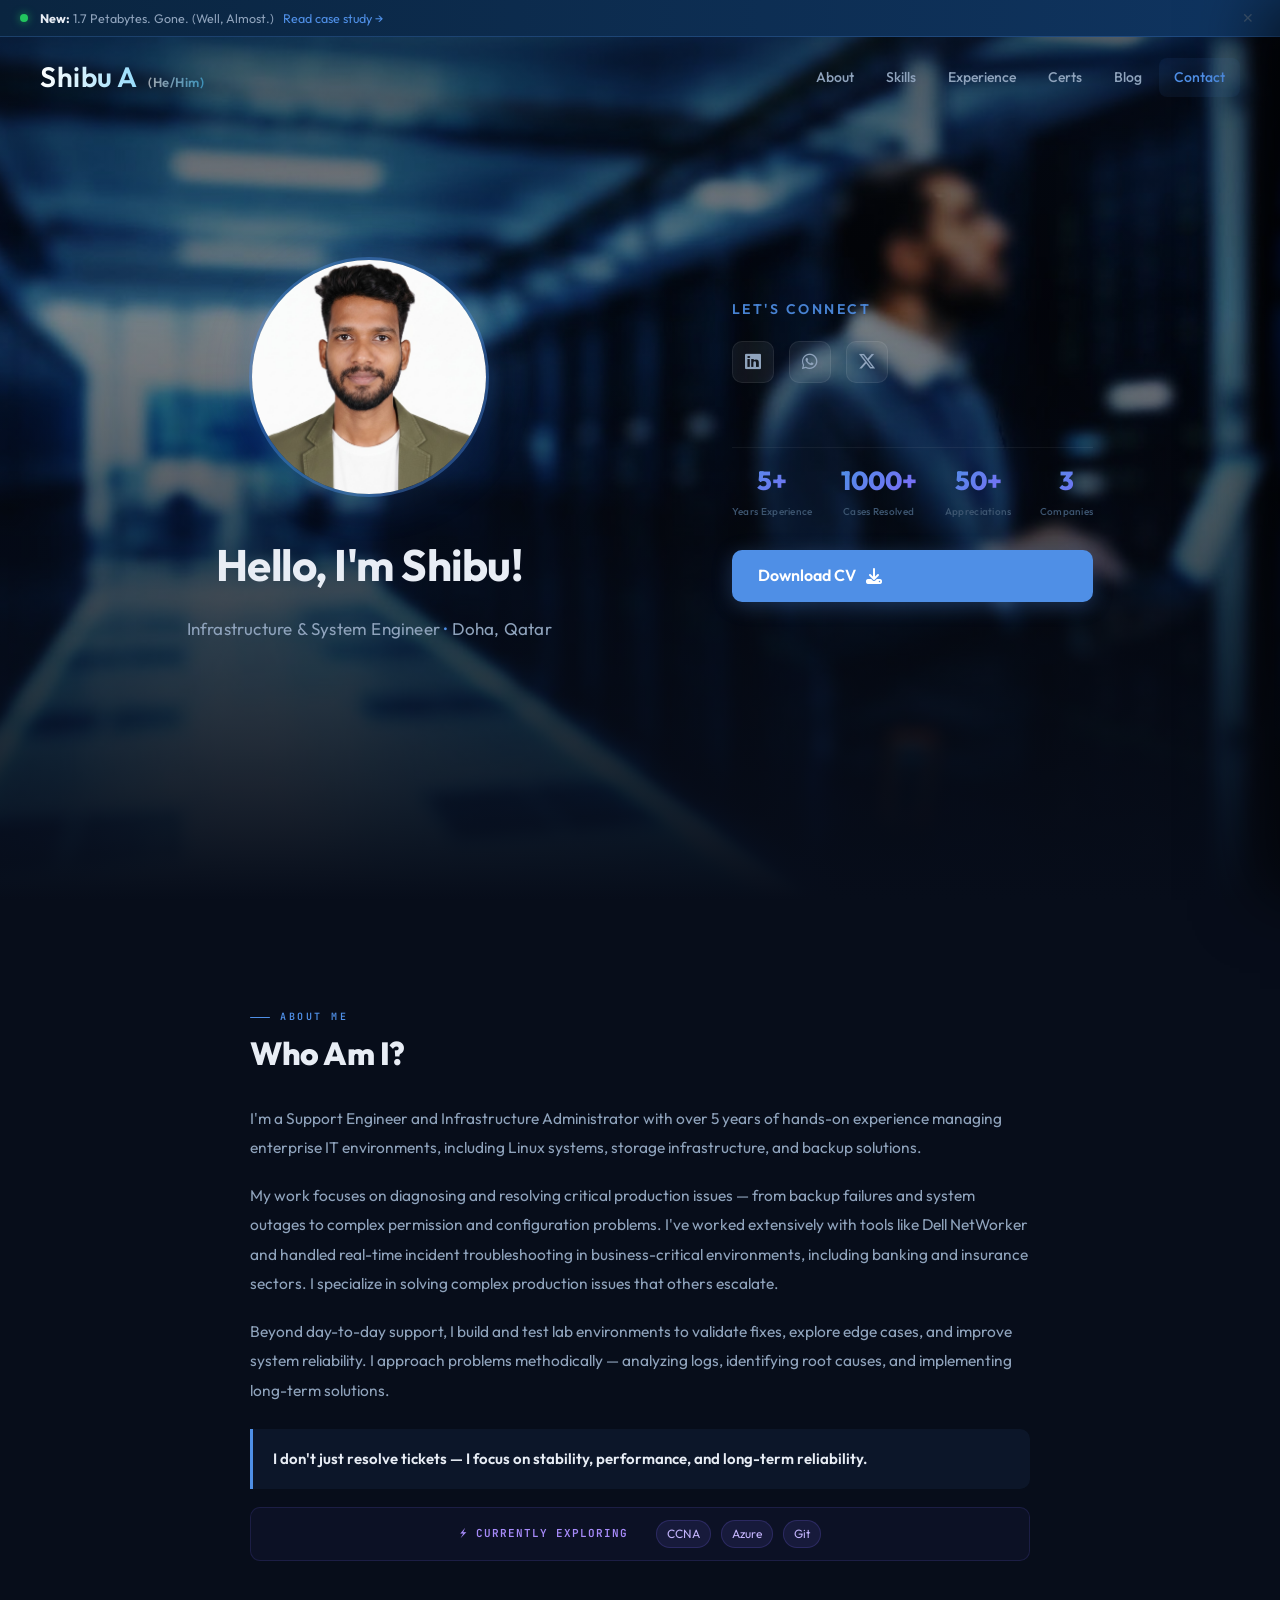
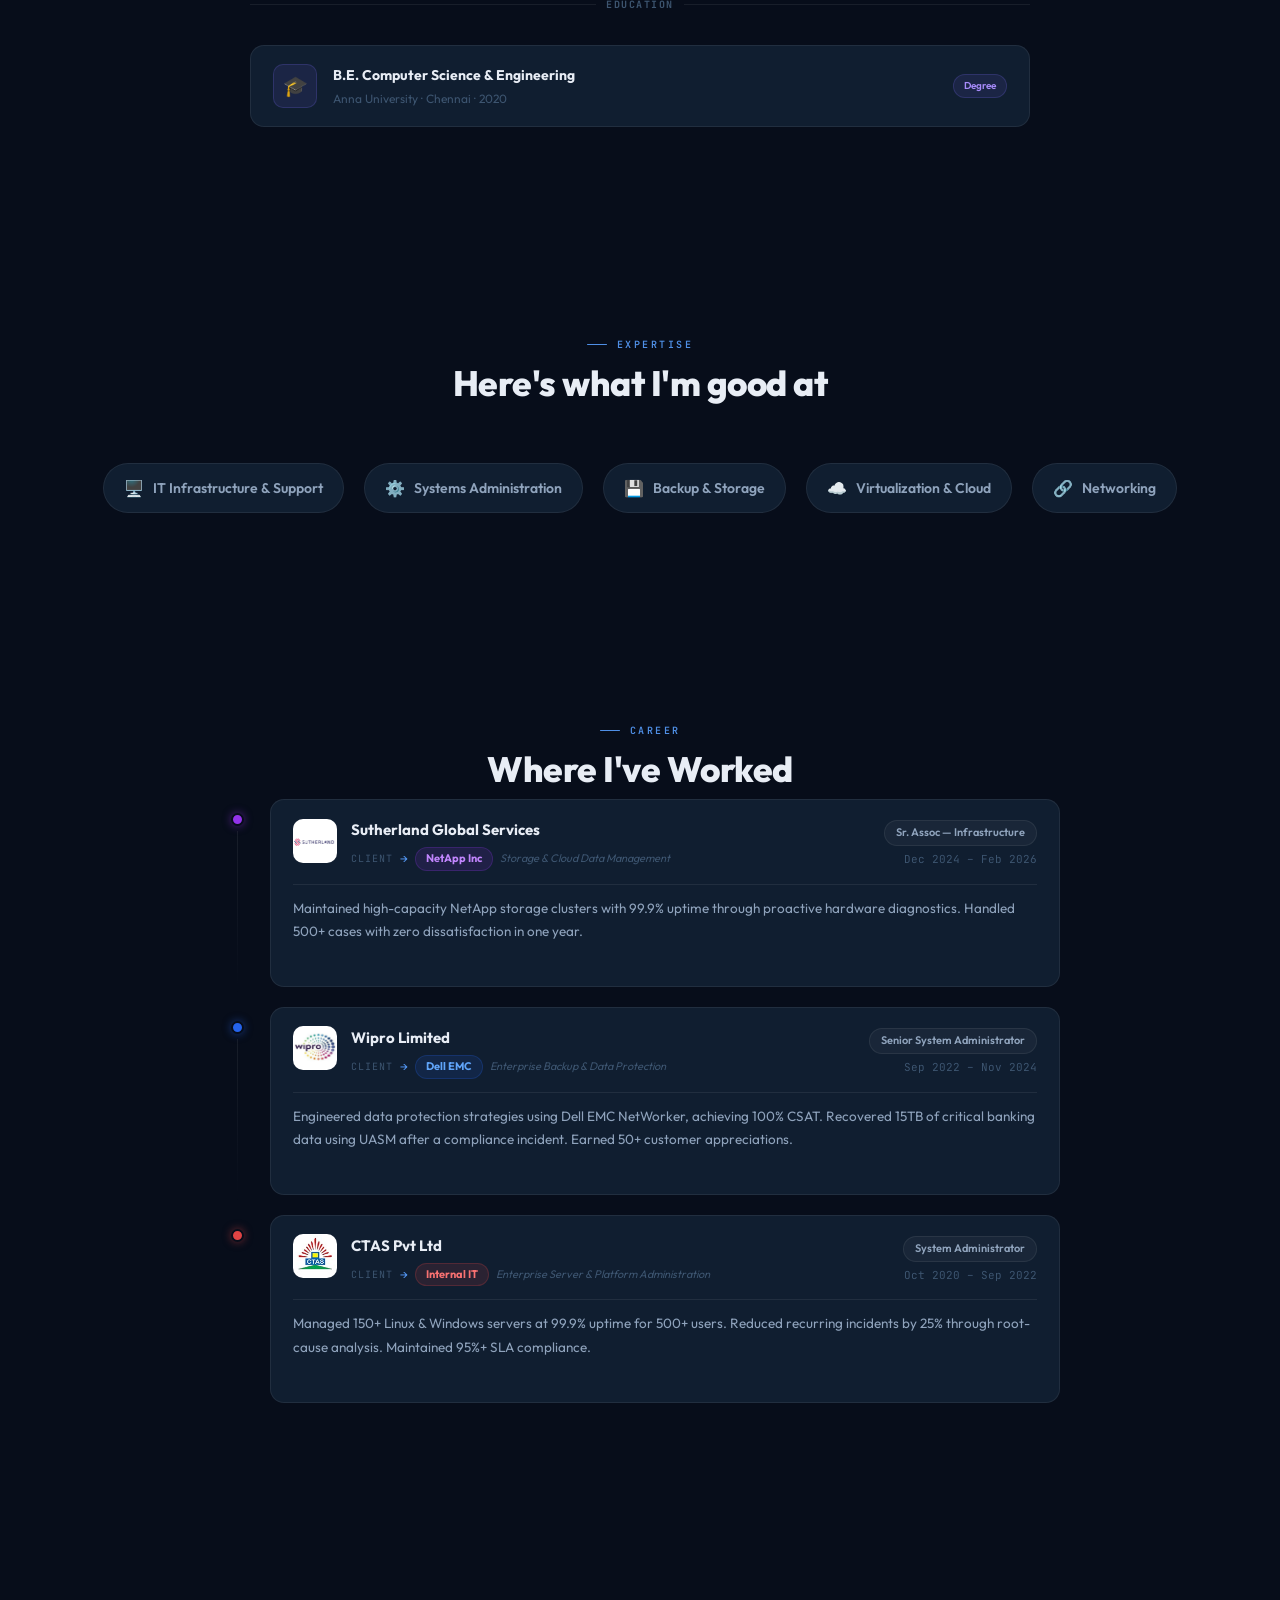
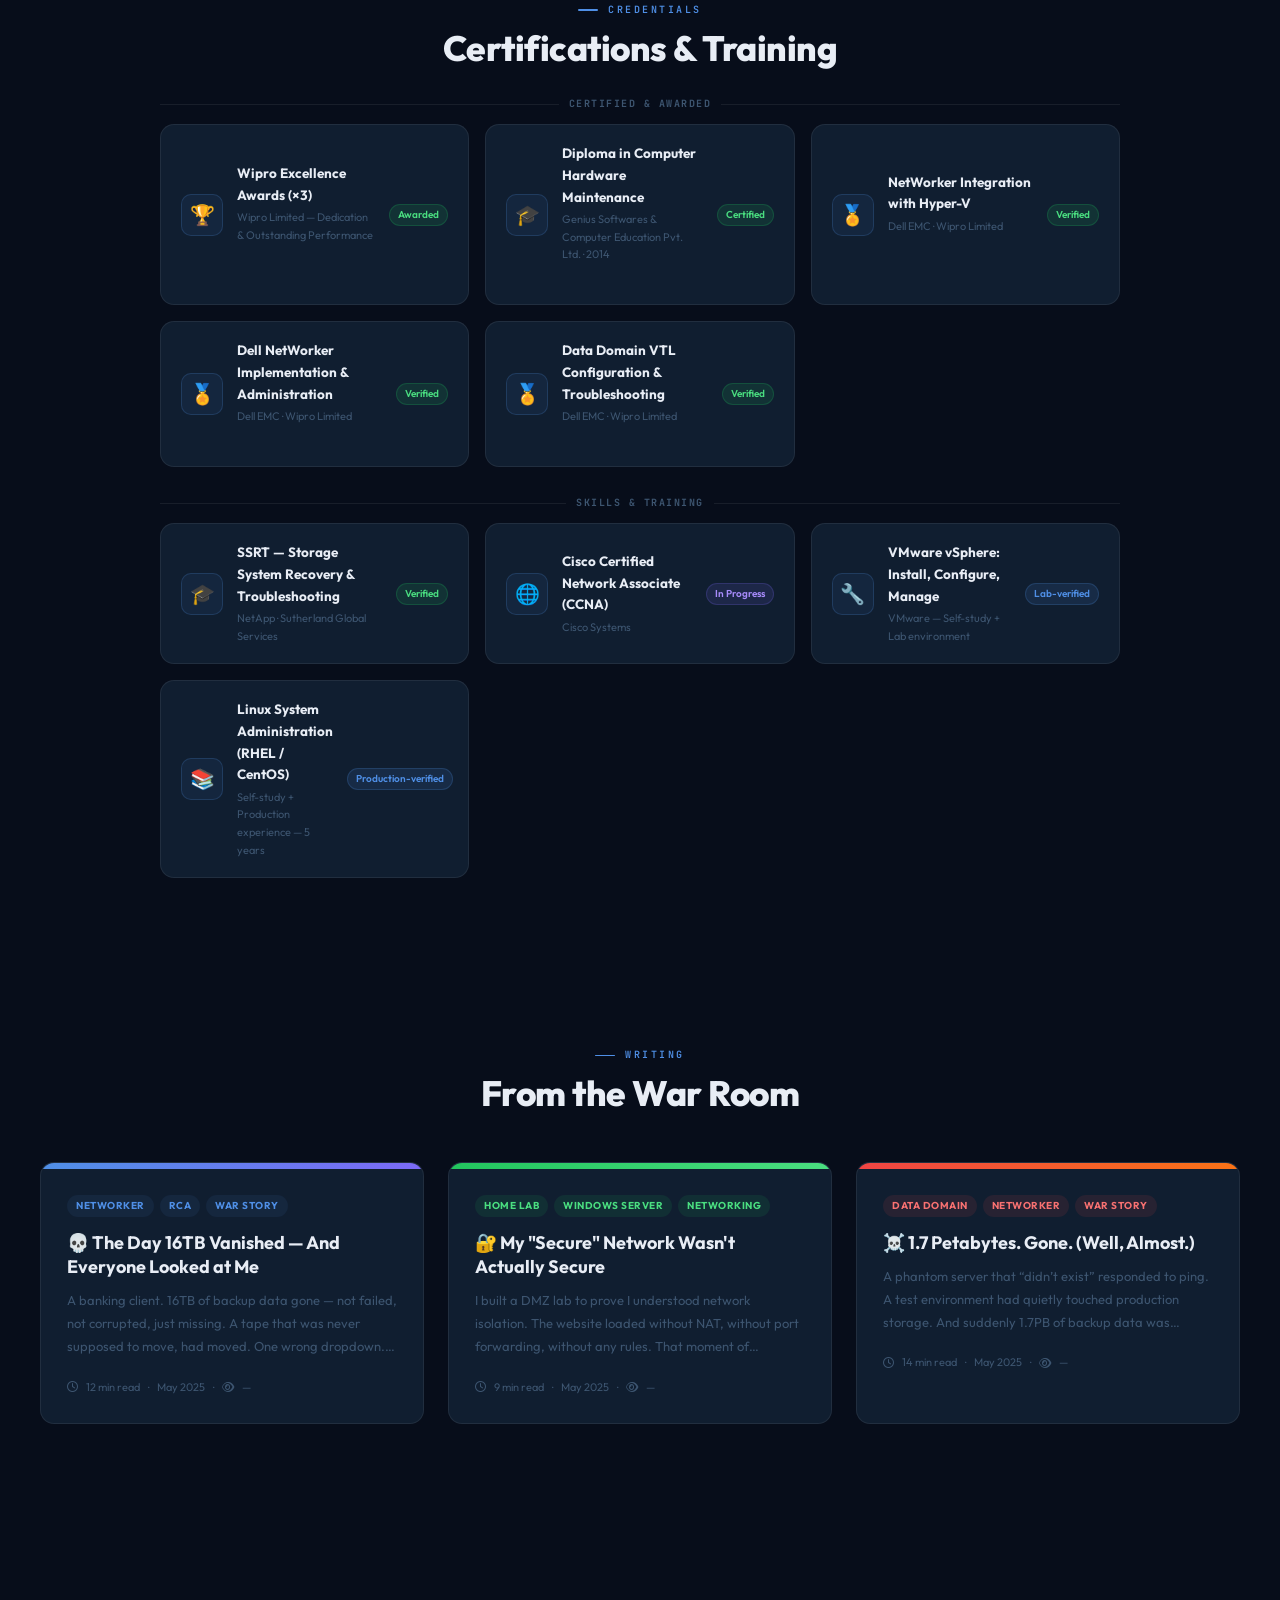
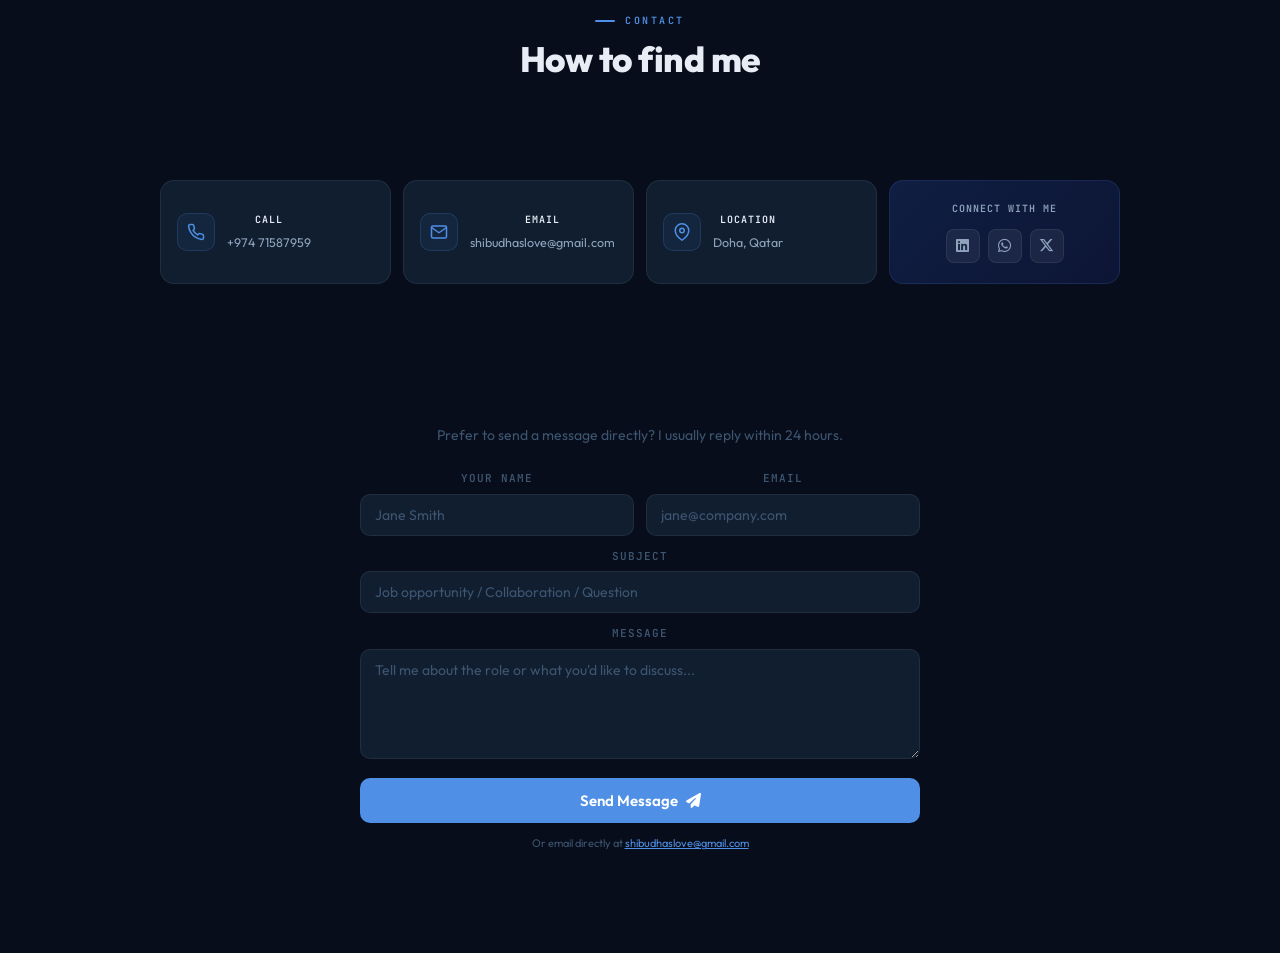
==== commit 5f08d6bc: "Blog add 1.7 Petabytes" ====
--- a/index.html
+++ b/index.html
@@ -261,9 +261,9 @@
 <div class="avail-banner" id="availBanner">
   <div class="avail-dot"></div>
   <span class="avail-text">
-    <strong>Open to new opportunities</strong> — Infrastructure · Backup & Storage · System Administration ·
-    <a href="https://linkedin.com/in/shibu-dhas" target="_blank">Connect on LinkedIn →</a>
-  </span>
+  <strong>New:</strong> 1.7 Petabytes. Gone. (Well, Almost.) 
+  <a href="blog-dmz-lab.html" target="_blank">Read case study →</a>
+</span>
   <button class="avail-close" onclick="closeBanner()" aria-label="Close">✕</button>
 </div>
 
